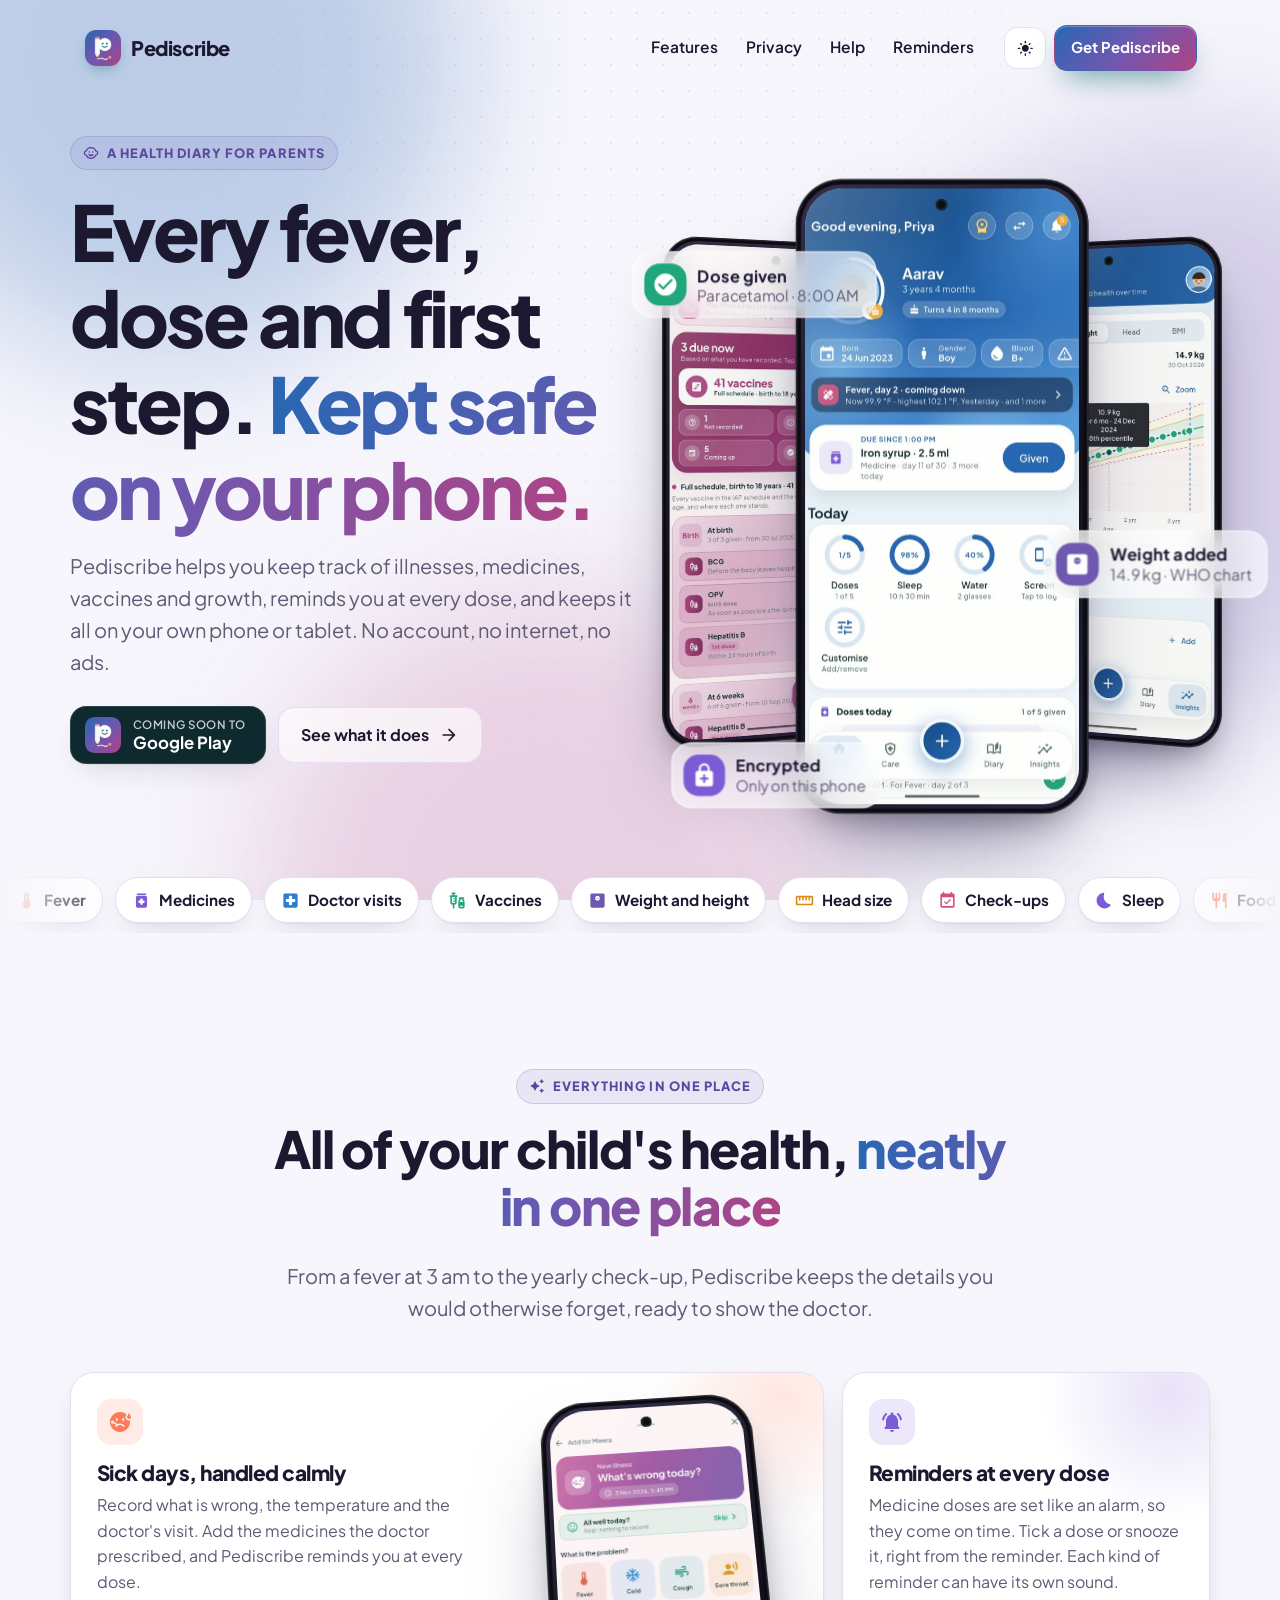
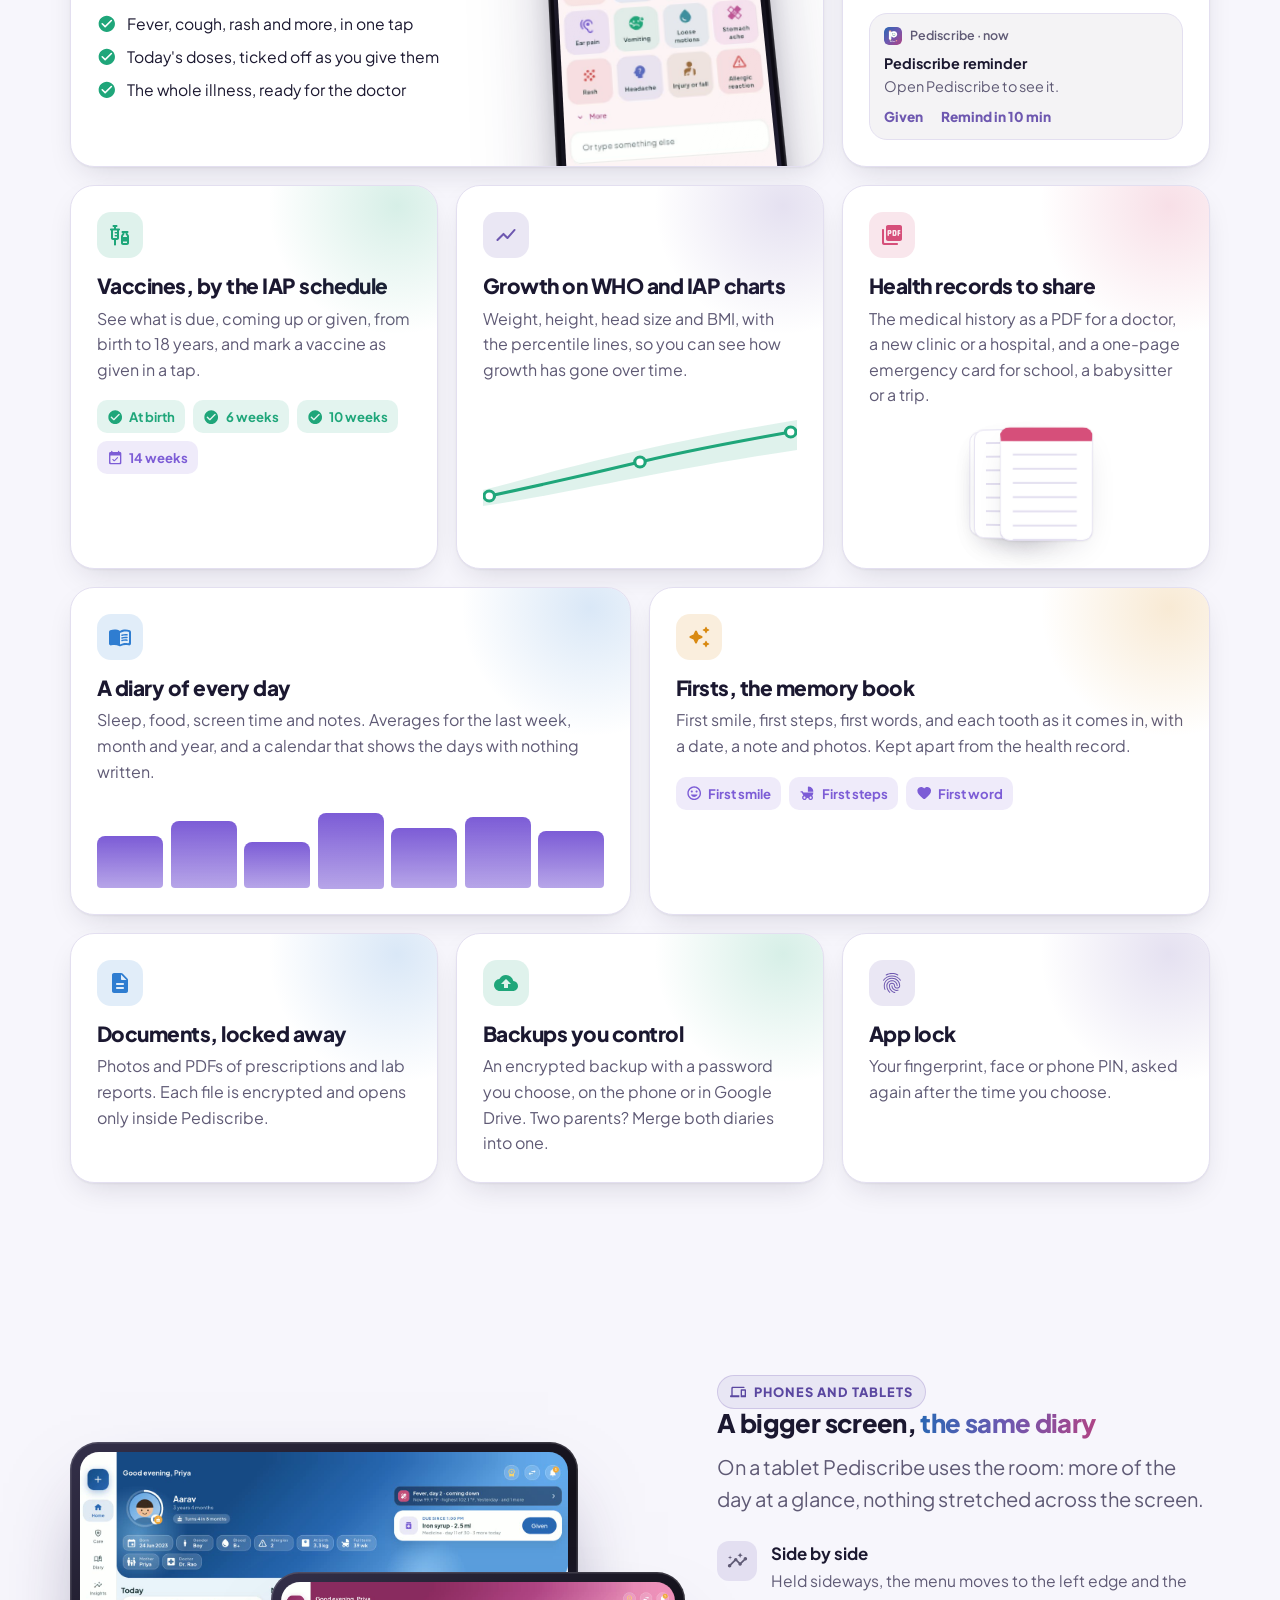
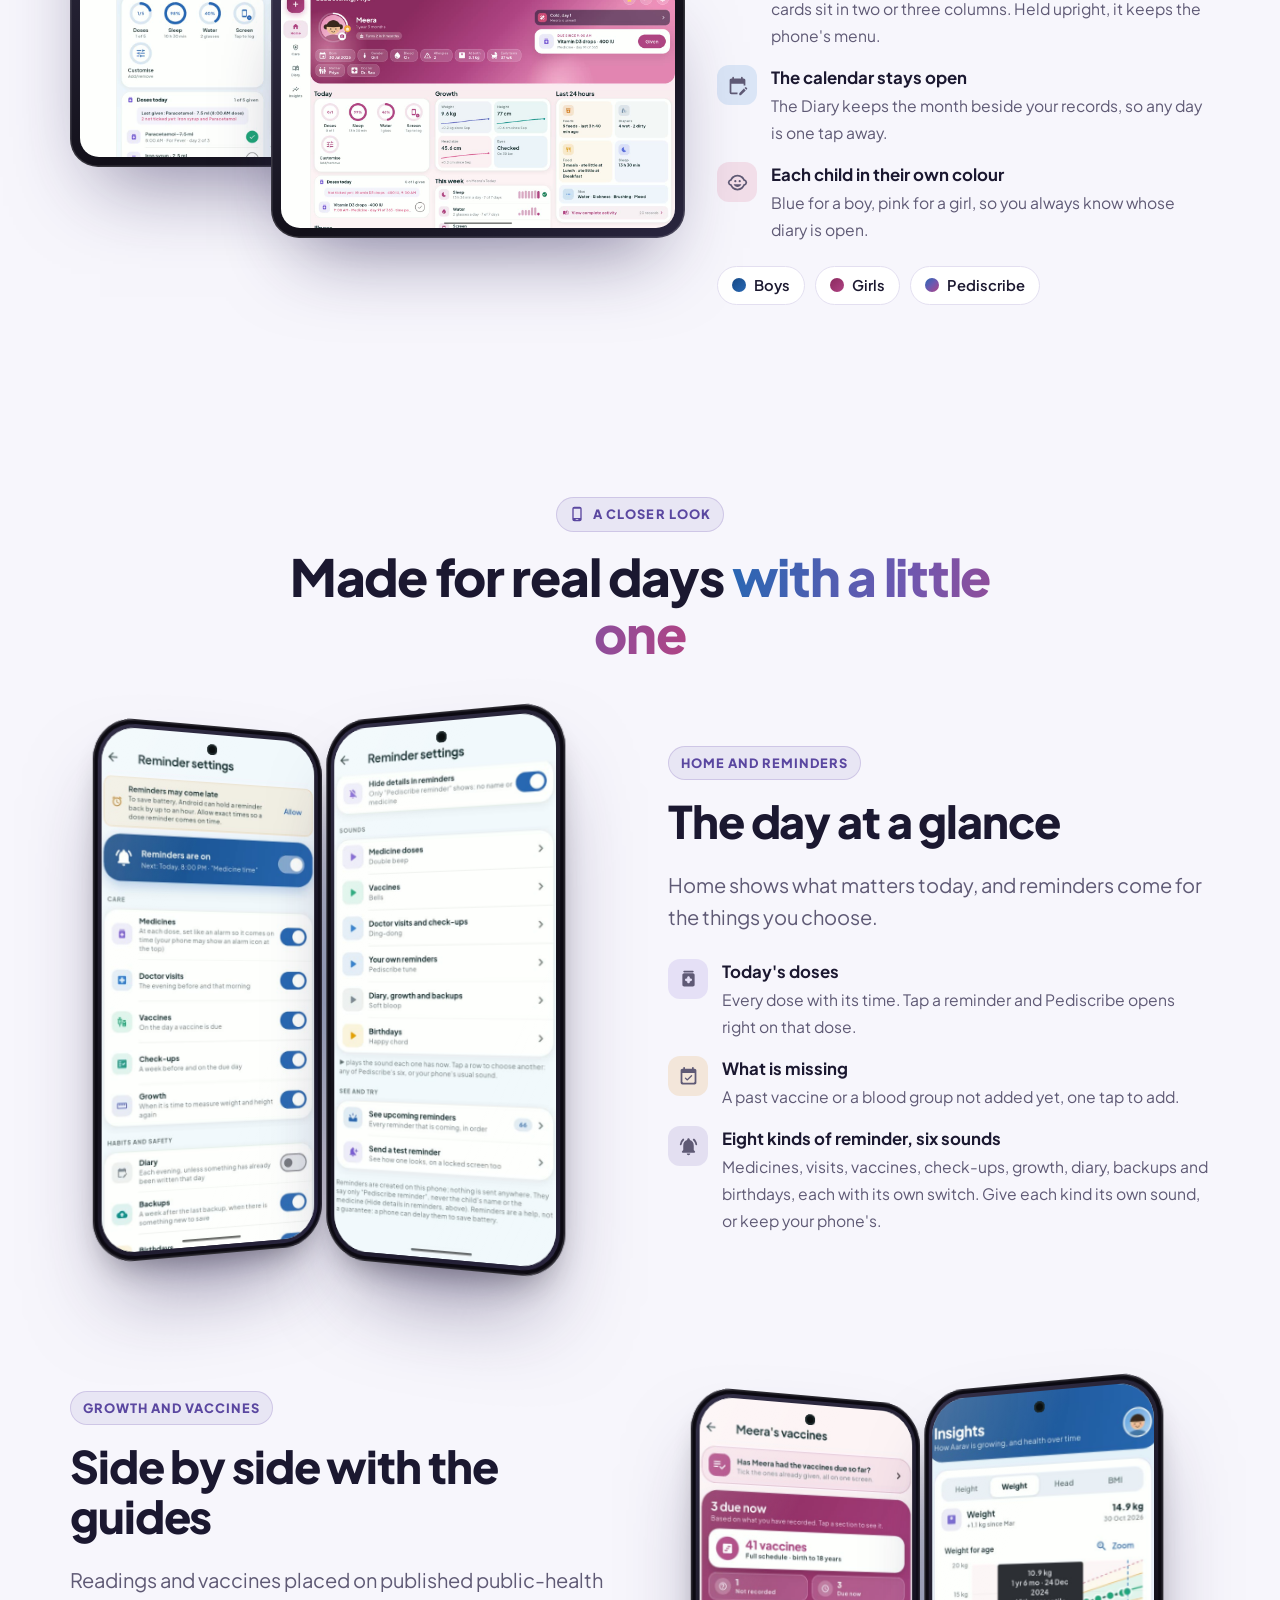
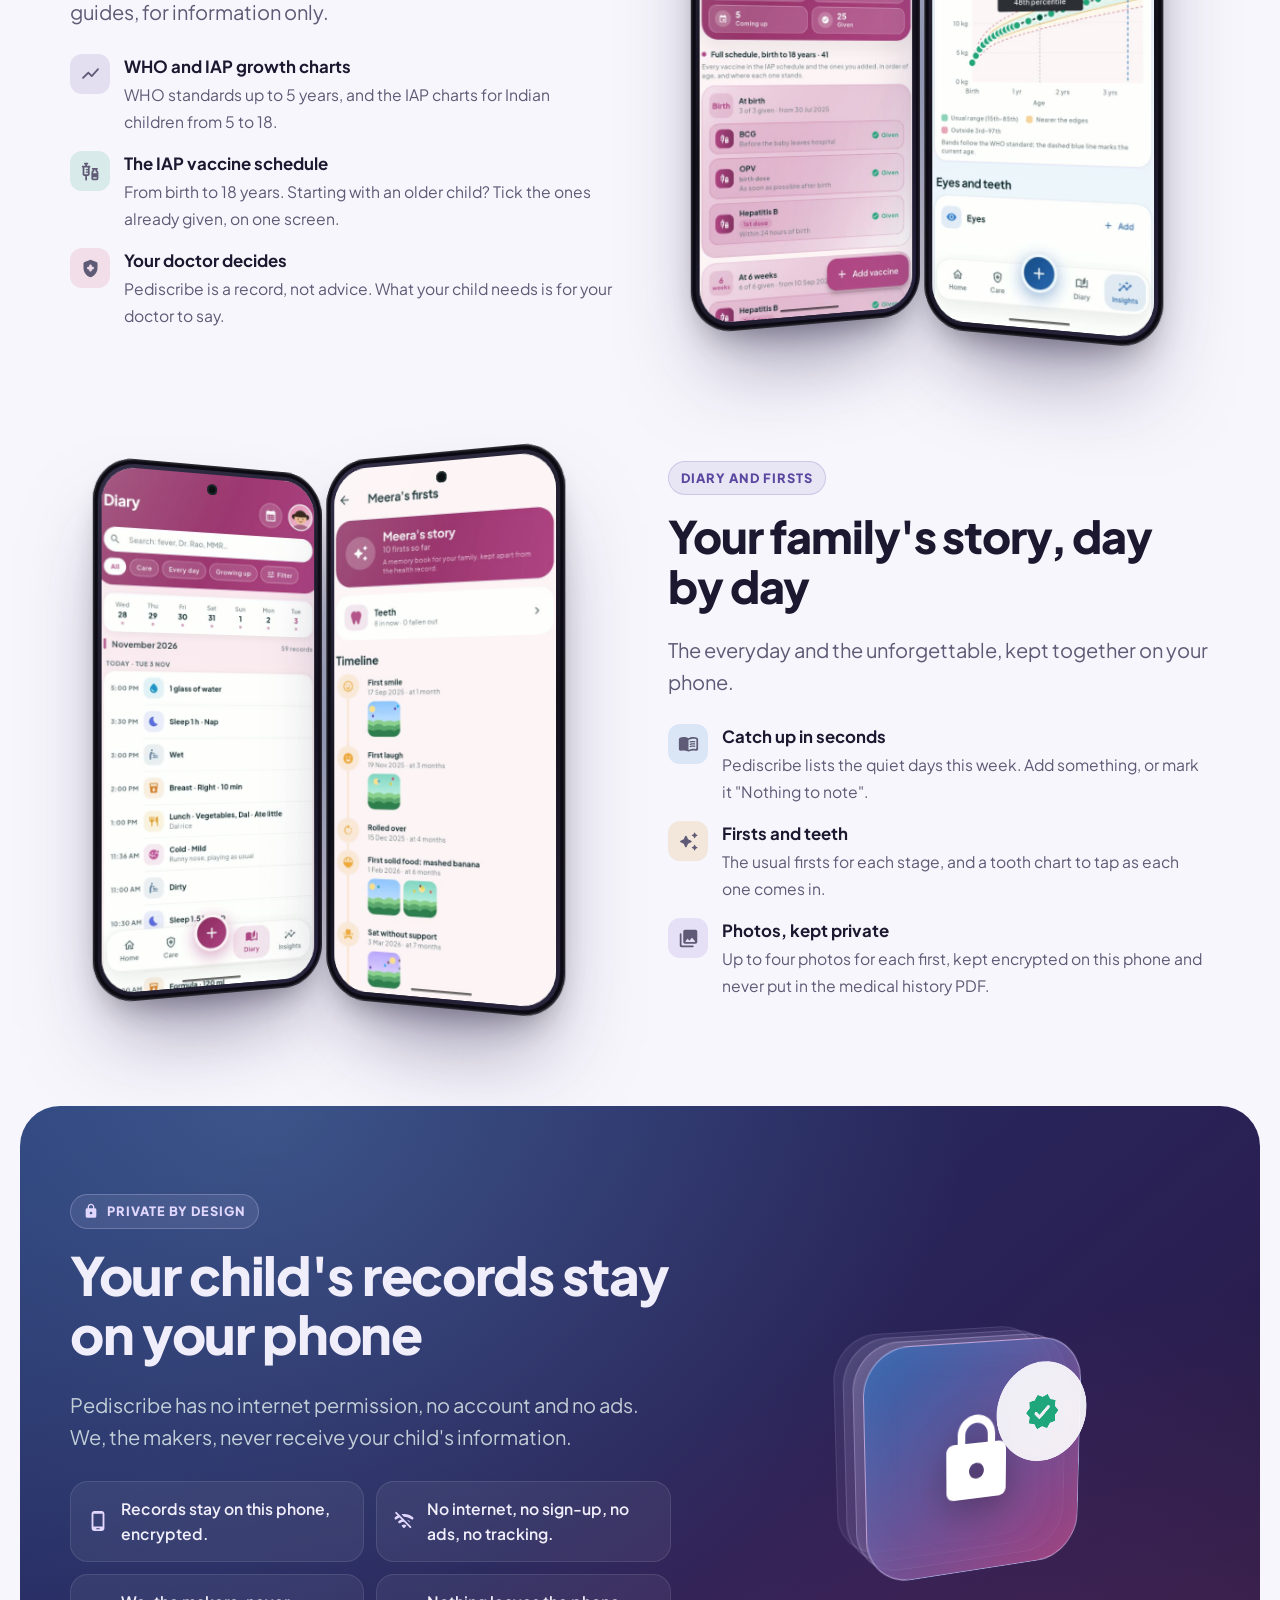
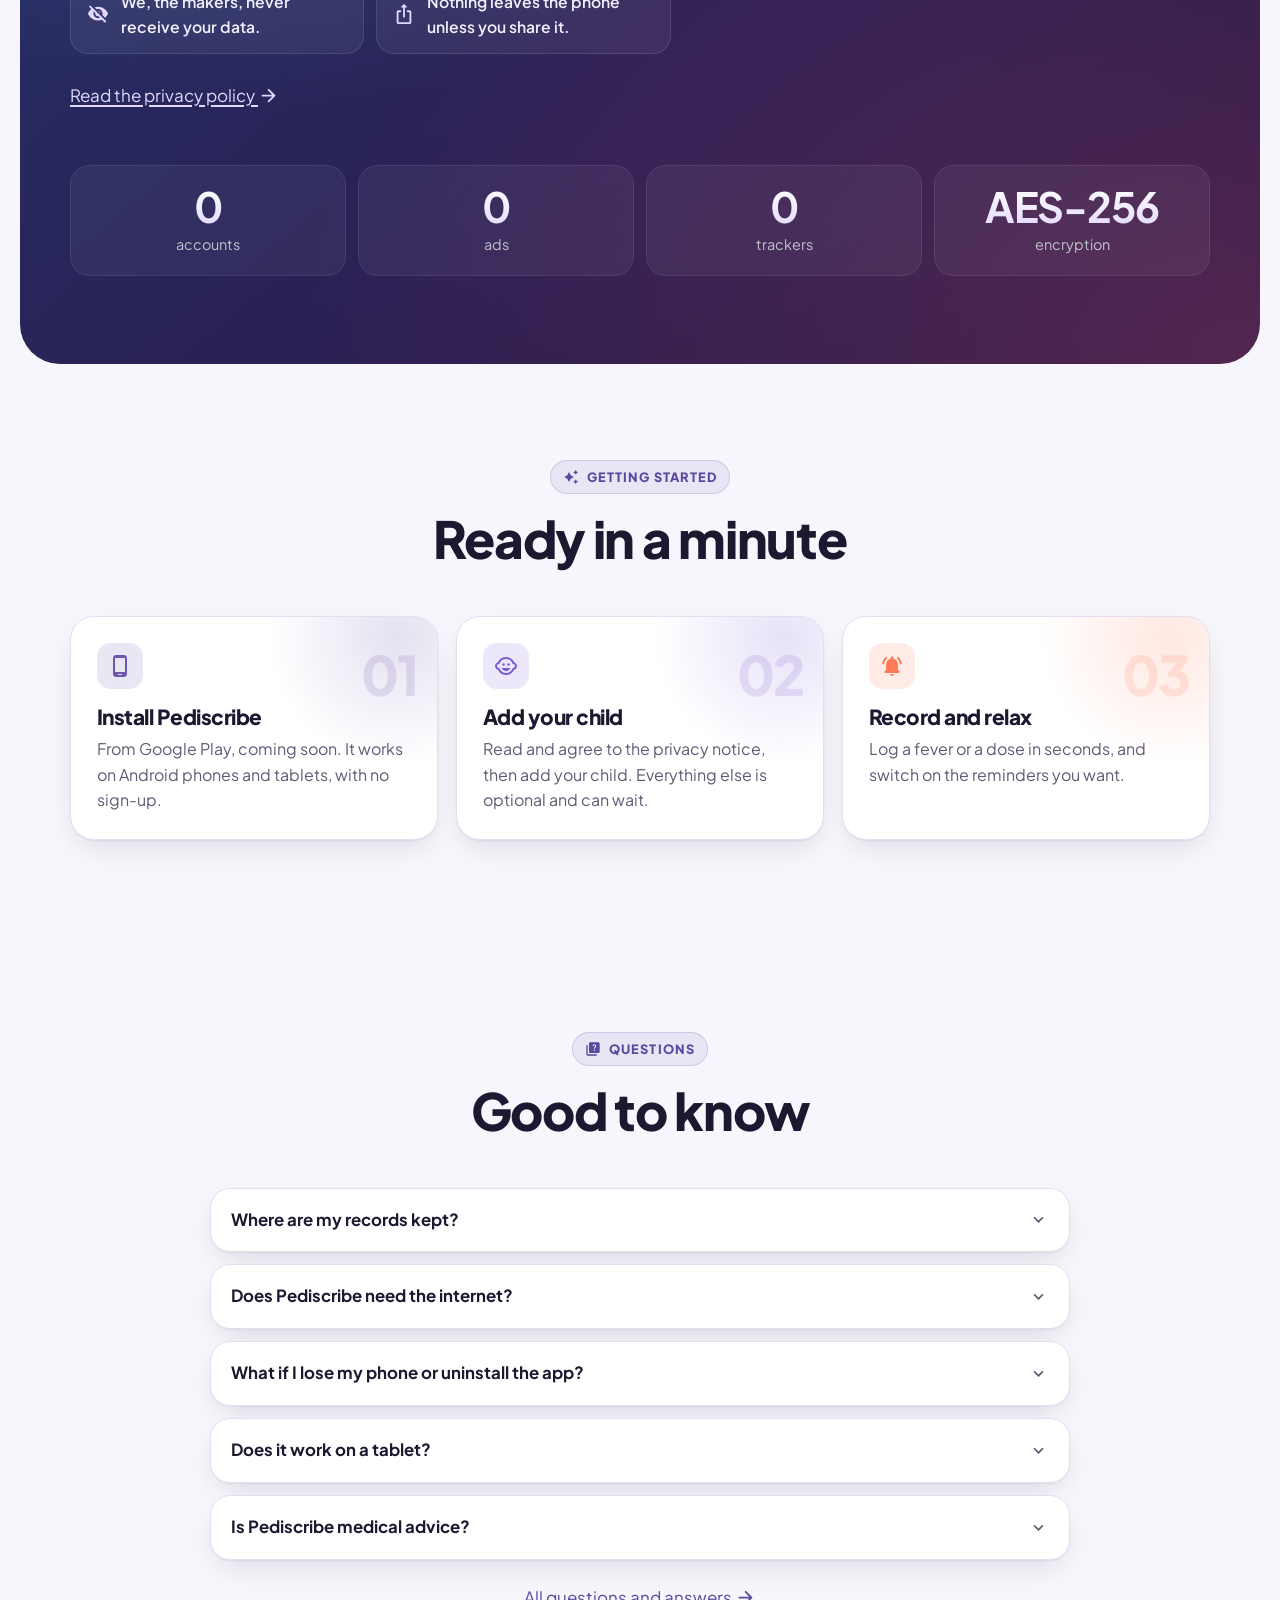
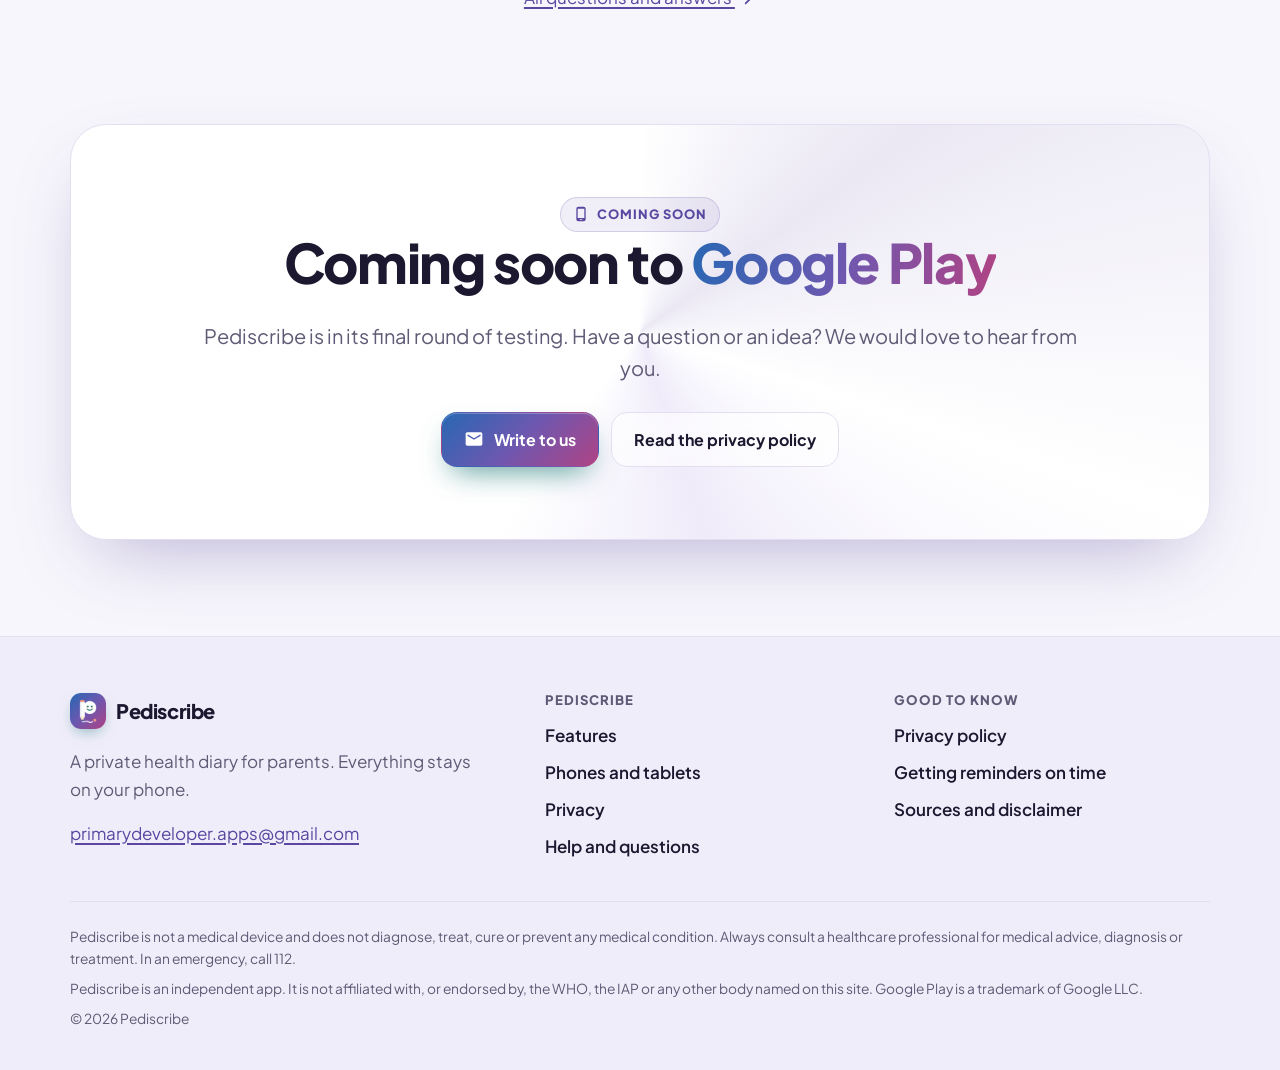
==== index.html @ 34a1ed48 "Fresh picture links, so browsers show the new logo and screenshots at once Co-Authored-By: Claude Op" ====
<!doctype html>
<html lang="en" class="no-js">
<head>
  <meta charset="utf-8">
  <meta name="viewport" content="width=device-width, initial-scale=1">
  <meta name="build" content="2026-11-03 PediscribeWebsite">
  <title>Pediscribe · A private health diary for parents</title>
  <meta name="description" content="Pediscribe helps parents keep track of illnesses, medicines, vaccines and growth, with reminders at every dose. Everything stays on your phone: no account, no internet, no ads.">
  <meta name="theme-color" content="#6e58b0">
  <meta property="og:title" content="Pediscribe · A private health diary for parents">
  <meta property="og:description" content="Illnesses, medicines, vaccines and growth, kept on your own phone. No account, no internet, no ads.">
  <meta property="og:type" content="website">
  <link rel="icon" href="/assets/img/logo-32.png?v=3" sizes="32x32">
  <link rel="apple-touch-icon" href="/assets/img/logo-180.png?v=3">
  <link rel="preload" href="/assets/fonts/plus-jakarta-sans.woff2" as="font" type="font/woff2" crossorigin>
  <link rel="stylesheet" href="/assets/css/site.css?v=3">
  <script src="/assets/js/theme.js"></script>
  <script src="/assets/js/site.js?v=3" defer></script>
</head>
<body>
  <a class="skip" href="#main">Skip to content</a>
  <div class="ambient" aria-hidden="true"><i></i><i></i><i></i></div>

  <header class="nav">
    <div class="wrap">
      <div class="nav-inner">
        <a class="brand" href="/" aria-label="Pediscribe home"><img src="/assets/img/logo-192.png?v=3" alt="" width="36" height="36">Pediscribe</a>
        <nav class="nav-links" aria-label="Main">
          <a href="/#features">Features</a>
          <a href="/#privacy">Privacy</a>
          <a href="/help">Help</a>
          <a href="/reminders">Reminders</a>
        </nav>
        <div class="nav-tools">
          <button class="icon-btn theme-toggle" type="button" aria-label="Switch between light and dark">
            <svg class="icon icon-sun" aria-hidden="true"><use href="/assets/icons.svg#light_mode"/></svg>
            <svg class="icon icon-moon" aria-hidden="true"><use href="/assets/icons.svg#dark_mode"/></svg>
          </button>
          <a class="btn btn-primary btn-sm nav-cta" href="/#start">Get Pediscribe</a>
          <button class="icon-btn menu-btn" type="button" aria-label="Menu" aria-expanded="false"><svg class="icon" aria-hidden="true"><use href="/assets/icons.svg#menu"/></svg></button>
        </div>
      </div>
    </div>
  </header>

  <main id="main">
    <!-- Hero -->
    <section class="hero">
      <div class="wrap hero-grid">
        <div>
          <span class="eyebrow reveal"><svg class="icon" aria-hidden="true"><use href="/assets/icons.svg#child_care"/></svg>A health diary for parents</span>
          <h1 class="reveal d1">Every fever, dose and first step. <span class="grad-text">Kept safe on your phone.</span></h1>
          <p class="lead reveal d2">Pediscribe helps you keep track of illnesses, medicines, vaccines and growth, reminds you at every dose, and keeps it all on your own phone or tablet. No account, no internet, no ads.</p>
          <div class="hero-actions reveal d3">
            <span class="soon" role="note"><img class="soon-logo" src="/assets/img/logo-192.png?v=3" alt="" width="36" height="36"><span><small>Coming soon to</small><b>Google Play</b></span></span>
            <a class="btn btn-ghost" href="#features">See what it does <svg class="icon" aria-hidden="true"><use href="/assets/icons.svg#arrow_forward"/></svg></a>
          </div>
          <ul class="trust reveal d3">
            <li><svg class="icon" aria-hidden="true"><use href="/assets/icons.svg#no_accounts"/></svg>No sign-up</li>
            <li><svg class="icon" aria-hidden="true"><use href="/assets/icons.svg#wifi_off"/></svg>Works fully offline</li>
            <li><svg class="icon" aria-hidden="true"><use href="/assets/icons.svg#enhanced_encryption"/></svg>Encrypted on your phone</li>
            <li><svg class="icon" aria-hidden="true"><use href="/assets/icons.svg#block"/></svg>No ads, no tracking</li>
            <li><svg class="icon" aria-hidden="true"><use href="/assets/icons.svg#devices"/></svg>Phones and tablets</li>
          </ul>
        </div>

        <div class="stage" aria-label="Pediscribe on a phone: Home, vaccines and growth">
          <div class="phones">
            <div class="phone p-left"><img src="/assets/img/vaccines.jpg?v=3" alt="Meera's vaccines: 25 given, with sections for not recorded, due now, coming up and given" width="540" height="1170"></div>
            <div class="phone p-right"><img src="/assets/img/growth.jpg?v=3" alt="Aarav's weight on the WHO chart: 14.9 kg" width="540" height="1170"></div>
            <div class="phone p-center"><img src="/assets/img/start.jpg?v=3" alt="Pediscribe Home for a sample child, Aarav, 3 years 4 months" width="540" height="1170"></div>
            <div class="floater f1"><span class="tile c-green"><svg class="icon" aria-hidden="true"><use href="/assets/icons.svg#check_circle"/></svg></span><div><b>Dose given</b><span>Paracetamol · 8:00 AM</span></div></div>
            <div class="floater f2"><span class="tile c-brand"><svg class="icon" aria-hidden="true"><use href="/assets/icons.svg#monitor_weight"/></svg></span><div><b>Weight added</b><span>14.9 kg · WHO chart</span></div></div>
            <div class="floater f3"><span class="tile c-violet"><svg class="icon" aria-hidden="true"><use href="/assets/icons.svg#enhanced_encryption"/></svg></span><div><b>Encrypted</b><span>Only on this phone</span></div></div>
          </div>
        </div>
      </div>

      <!-- What you can keep track of -->
      <div class="ribbon" aria-label="What you can keep track of">
        <div class="ribbon-track">
          <ul class="ribbon-set" role="list">
            <li class="chip c-coral"><svg class="icon" aria-hidden="true"><use href="/assets/icons.svg#thermostat"/></svg>Fever</li>
            <li class="chip c-violet"><svg class="icon" aria-hidden="true"><use href="/assets/icons.svg#medication"/></svg>Medicines</li>
            <li class="chip c-blue"><svg class="icon" aria-hidden="true"><use href="/assets/icons.svg#local_hospital"/></svg>Doctor visits</li>
            <li class="chip c-green"><svg class="icon" aria-hidden="true"><use href="/assets/icons.svg#vaccines"/></svg>Vaccines</li>
            <li class="chip c-brand"><svg class="icon" aria-hidden="true"><use href="/assets/icons.svg#monitor_weight"/></svg>Weight and height</li>
            <li class="chip c-gold"><svg class="icon" aria-hidden="true"><use href="/assets/icons.svg#straighten"/></svg>Head size</li>
            <li class="chip c-rose"><svg class="icon" aria-hidden="true"><use href="/assets/icons.svg#event_available"/></svg>Check-ups</li>
            <li class="chip c-violet"><svg class="icon" aria-hidden="true"><use href="/assets/icons.svg#bedtime"/></svg>Sleep</li>
            <li class="chip c-coral"><svg class="icon" aria-hidden="true"><use href="/assets/icons.svg#restaurant"/></svg>Food</li>
            <li class="chip c-blue"><svg class="icon" aria-hidden="true"><use href="/assets/icons.svg#devices"/></svg>Screen time</li>
            <li class="chip c-gold"><svg class="icon" aria-hidden="true"><use href="/assets/icons.svg#auto_awesome"/></svg>Firsts and teeth</li>
            <li class="chip c-brand"><svg class="icon" aria-hidden="true"><use href="/assets/icons.svg#description"/></svg>Documents</li>
            <li class="chip c-rose"><svg class="icon" aria-hidden="true"><use href="/assets/icons.svg#health_and_safety"/></svg>Allergies</li>
            <li class="chip c-green"><svg class="icon" aria-hidden="true"><use href="/assets/icons.svg#cake"/></svg>Birthdays</li>
          </ul>
          <ul class="ribbon-set" aria-hidden="true">
            <li class="chip c-coral"><svg class="icon"><use href="/assets/icons.svg#thermostat"/></svg>Fever</li>
            <li class="chip c-violet"><svg class="icon"><use href="/assets/icons.svg#medication"/></svg>Medicines</li>
            <li class="chip c-blue"><svg class="icon"><use href="/assets/icons.svg#local_hospital"/></svg>Doctor visits</li>
            <li class="chip c-green"><svg class="icon"><use href="/assets/icons.svg#vaccines"/></svg>Vaccines</li>
            <li class="chip c-brand"><svg class="icon"><use href="/assets/icons.svg#monitor_weight"/></svg>Weight and height</li>
            <li class="chip c-gold"><svg class="icon"><use href="/assets/icons.svg#straighten"/></svg>Head size</li>
            <li class="chip c-rose"><svg class="icon"><use href="/assets/icons.svg#event_available"/></svg>Check-ups</li>
            <li class="chip c-violet"><svg class="icon"><use href="/assets/icons.svg#bedtime"/></svg>Sleep</li>
            <li class="chip c-coral"><svg class="icon"><use href="/assets/icons.svg#restaurant"/></svg>Food</li>
            <li class="chip c-blue"><svg class="icon"><use href="/assets/icons.svg#devices"/></svg>Screen time</li>
            <li class="chip c-gold"><svg class="icon"><use href="/assets/icons.svg#auto_awesome"/></svg>Firsts and teeth</li>
            <li class="chip c-brand"><svg class="icon"><use href="/assets/icons.svg#description"/></svg>Documents</li>
            <li class="chip c-rose"><svg class="icon"><use href="/assets/icons.svg#health_and_safety"/></svg>Allergies</li>
            <li class="chip c-green"><svg class="icon"><use href="/assets/icons.svg#cake"/></svg>Birthdays</li>
          </ul>
        </div>
      </div>
    </section>

    <!-- Features -->
    <section class="section" id="features">
      <div class="wrap">
        <div class="section-head reveal">
          <span class="eyebrow"><svg class="icon" aria-hidden="true"><use href="/assets/icons.svg#auto_awesome"/></svg>Everything in one place</span>
          <h2>All of your child's health, <span class="grad-text">neatly in one place</span></h2>
          <p class="lead">From a fever at 3 am to the yearly check-up, Pediscribe keeps the details you would otherwise forget, ready to show the doctor.</p>
        </div>

        <div class="bento">
          <article class="card span-4 card-split c-coral reveal" data-tilt>
            <div class="text">
              <span class="tile"><svg class="icon" aria-hidden="true"><use href="/assets/icons.svg#sick"/></svg></span>
              <h3>Sick days, handled calmly</h3>
              <p>Record what is wrong, the temperature and the doctor's visit. Add the medicines the doctor prescribed, and Pediscribe reminds you at every dose.</p>
              <ul class="ticks">
                <li><svg class="icon" aria-hidden="true"><use href="/assets/icons.svg#check_circle"/></svg>Fever, cough, rash and more, in one tap</li>
                <li><svg class="icon" aria-hidden="true"><use href="/assets/icons.svg#check_circle"/></svg>Today's doses, ticked off as you give them</li>
                <li><svg class="icon" aria-hidden="true"><use href="/assets/icons.svg#check_circle"/></svg>The whole illness, ready for the doctor</li>
              </ul>
            </div>
            <div class="peek"><div class="phone"><img src="/assets/img/unwell.jpg?v=3" alt="Recording a new illness: fever, cold, cough and more" width="540" height="1170" loading="lazy"></div></div>
          </article>

          <article class="card span-2 c-violet reveal d1" data-tilt>
            <span class="tile"><svg class="icon" aria-hidden="true"><use href="/assets/icons.svg#notifications_active"/></svg></span>
            <h3>Reminders at every dose</h3>
            <p>Medicine doses are set like an alarm, so they come on time. Tick a dose or snooze it, right from the reminder. Each kind of reminder can have its own sound.</p>
            <div class="notif" aria-label="A Pediscribe reminder as the phone shows it">
              <div class="notif-top"><img src="/assets/img/logo-32.png?v=3" alt="" width="18" height="18">Pediscribe · now</div>
              <b>Pediscribe reminder</b>
              <span class="muted">Open Pediscribe to see it.</span>
              <div class="acts"><span>Given</span><span>Remind in 10 min</span></div>
            </div>
          </article>

          <article class="card span-2 c-green reveal" data-tilt>
            <span class="tile"><svg class="icon" aria-hidden="true"><use href="/assets/icons.svg#vaccines"/></svg></span>
            <h3>Vaccines, by the IAP schedule</h3>
            <p>See what is due, coming up or given, from birth to 18 years, and mark a vaccine as given in a tap.</p>
            <div class="doses" aria-hidden="true">
              <span><svg class="icon"><use href="/assets/icons.svg#check_circle"/></svg>At birth</span>
              <span><svg class="icon"><use href="/assets/icons.svg#check_circle"/></svg>6 weeks</span>
              <span><svg class="icon"><use href="/assets/icons.svg#check_circle"/></svg>10 weeks</span>
              <span class="next"><svg class="icon"><use href="/assets/icons.svg#event_available"/></svg>14 weeks</span>
            </div>
          </article>

          <article class="card span-2 c-brand reveal d1" data-tilt>
            <span class="tile"><svg class="icon" aria-hidden="true"><use href="/assets/icons.svg#show_chart"/></svg></span>
            <h3>Growth on WHO and IAP charts</h3>
            <p>Weight, height, head size and BMI, with the percentile lines, so you can see how growth has gone over time.</p>
            <svg class="mini-chart" viewBox="0 0 300 110" preserveAspectRatio="none" aria-hidden="true">
              <path class="band" d="M0 92 C 80 70, 160 46, 300 22 L 300 52 C 160 74, 80 96, 0 108 Z"/>
              <path class="line" d="M6 98 C 60 86, 110 74, 150 64 S 240 44, 294 34"/>
              <circle class="dot" cx="6" cy="98" r="5"/><circle class="dot" cx="150" cy="64" r="5"/><circle class="dot" cx="294" cy="34" r="5"/>
            </svg>
          </article>

          <article class="card span-2 c-rose reveal d2" data-tilt>
            <span class="tile"><svg class="icon" aria-hidden="true"><use href="/assets/icons.svg#picture_as_pdf"/></svg></span>
            <h3>Health records to share</h3>
            <p>The medical history as a PDF for a doctor, a new clinic or a hospital, and a one-page emergency card for school, a babysitter or a trip.</p>
            <div class="stack3d" aria-hidden="true"><i></i><i></i><i></i></div>
          </article>

          <article class="card span-3 c-blue reveal" data-tilt>
            <span class="tile"><svg class="icon" aria-hidden="true"><use href="/assets/icons.svg#menu_book"/></svg></span>
            <h3>A diary of every day</h3>
            <p>Sleep, food, screen time and notes. Averages for the last week, month and year, and a calendar that shows the days with nothing written.</p>
            <div class="mini-bars" aria-hidden="true"><i></i><i></i><i></i><i></i><i></i><i></i><i></i></div>
          </article>

          <article class="card span-3 c-gold reveal d1" data-tilt>
            <span class="tile"><svg class="icon" aria-hidden="true"><use href="/assets/icons.svg#auto_awesome"/></svg></span>
            <h3>Firsts, the memory book</h3>
            <p>First smile, first steps, first words, and each tooth as it comes in, with a date, a note and photos. Kept apart from the health record.</p>
            <div class="doses" aria-hidden="true">
              <span class="next"><svg class="icon"><use href="/assets/icons.svg#mood"/></svg>First smile</span>
              <span class="next"><svg class="icon"><use href="/assets/icons.svg#child_friendly"/></svg>First steps</span>
              <span class="next"><svg class="icon"><use href="/assets/icons.svg#favorite"/></svg>First word</span>
            </div>
          </article>

          <article class="card span-2 c-blue reveal" data-tilt>
            <span class="tile"><svg class="icon" aria-hidden="true"><use href="/assets/icons.svg#description"/></svg></span>
            <h3>Documents, locked away</h3>
            <p>Photos and PDFs of prescriptions and lab reports. Each file is encrypted and opens only inside Pediscribe.</p>
          </article>

          <article class="card span-2 c-green reveal d1" data-tilt>
            <span class="tile"><svg class="icon" aria-hidden="true"><use href="/assets/icons.svg#cloud_upload"/></svg></span>
            <h3>Backups you control</h3>
            <p>An encrypted backup with a password you choose, on the phone or in Google Drive. Two parents? Merge both diaries into one.</p>
          </article>

          <article class="card span-2 c-brand reveal d2" data-tilt>
            <span class="tile"><svg class="icon" aria-hidden="true"><use href="/assets/icons.svg#fingerprint"/></svg></span>
            <h3>App lock</h3>
            <p>Your fingerprint, face or phone PIN, asked again after the time you choose.</p>
          </article>
        </div>
      </div>
    </section>

    <!-- Phones and tablets -->
    <section class="section" id="tablets">
      <div class="wrap tablets">
        <div class="tablet-stage reveal" aria-label="Pediscribe on a tablet: Aarav's Home in blue, Meera's in pink">
          <div class="tablet a"><img src="/assets/img/tablet-aarav.jpg?v=3" alt="Aarav's Home on a tablet held sideways: the menu down the left edge, the day in three columns, in blue" width="1280" height="800" loading="lazy"></div>
          <div class="tablet b"><img src="/assets/img/tablet-meera.jpg?v=3" alt="Meera's Home on a tablet, in pink" width="1280" height="800" loading="lazy"></div>
        </div>
        <div class="reveal">
          <span class="eyebrow"><svg class="icon" aria-hidden="true"><use href="/assets/icons.svg#devices"/></svg>Phones and tablets</span>
          <h2>A bigger screen, <span class="grad-text">the same diary</span></h2>
          <p class="lead">On a tablet Pediscribe uses the room: more of the day at a glance, nothing stretched across the screen.</p>
          <ul class="points">
            <li><span class="tile c-brand"><svg class="icon" aria-hidden="true"><use href="/assets/icons.svg#insights"/></svg></span><div><b>Side by side</b><span>Held sideways, the menu moves to the left edge and the cards sit in two or three columns. Held upright, it keeps the phone's menu.</span></div></li>
            <li><span class="tile c-blue"><svg class="icon" aria-hidden="true"><use href="/assets/icons.svg#edit_calendar"/></svg></span><div><b>The calendar stays open</b><span>The Diary keeps the month beside your records, so any day is one tap away.</span></div></li>
            <li><span class="tile c-rose"><svg class="icon" aria-hidden="true"><use href="/assets/icons.svg#child_care"/></svg></span><div><b>Each child in their own colour</b><span>Blue for a boy, pink for a girl, so you always know whose diary is open.</span></div></li>
          </ul>
          <div class="chips" aria-label="The colours"><span class="swatch"><i style="background: linear-gradient(135deg, #174a86, #2867b3)"></i>Boys</span><span class="swatch"><i style="background: linear-gradient(135deg, #8a2a5e, #b04384)"></i>Girls</span><span class="swatch"><i style="background: linear-gradient(135deg, #2867b3, #6e58b0, #b04384)"></i>Pediscribe</span></div>
        </div>
      </div>
    </section>

    <!-- A closer look -->
    <section class="section" id="tour">
      <div class="wrap">
        <div class="section-head reveal">
          <span class="eyebrow"><svg class="icon" aria-hidden="true"><use href="/assets/icons.svg#phone_android"/></svg>A closer look</span>
          <h2>Made for real days <span class="grad-text">with a little one</span></h2>
        </div>

        <div class="spot">
          <div class="spot-media" aria-hidden="true">
            <div class="glow"></div>
            <div class="phone a"><img src="/assets/img/reminders.jpg?v=3" alt="" width="540" height="1170" loading="lazy"></div>
            <div class="phone b"><img src="/assets/img/sounds.jpg?v=3" alt="" width="540" height="1170" loading="lazy"></div>
          </div>
          <div class="reveal">
            <span class="eyebrow">Home and reminders</span>
            <h2>The day at a glance</h2>
            <p class="lead">Home shows what matters today, and reminders come for the things you choose.</p>
            <ul class="points">
              <li><span class="tile c-violet"><svg class="icon" aria-hidden="true"><use href="/assets/icons.svg#medication"/></svg></span><div><b>Today's doses</b><span>Every dose with its time. Tap a reminder and Pediscribe opens right on that dose.</span></div></li>
              <li><span class="tile c-gold"><svg class="icon" aria-hidden="true"><use href="/assets/icons.svg#event_available"/></svg></span><div><b>What is missing</b><span>A past vaccine or a blood group not added yet, one tap to add.</span></div></li>
              <li><span class="tile c-brand"><svg class="icon" aria-hidden="true"><use href="/assets/icons.svg#notifications_active"/></svg></span><div><b>Eight kinds of reminder, six sounds</b><span>Medicines, visits, vaccines, check-ups, growth, diary, backups and birthdays, each with its own switch. Give each kind its own sound, or keep your phone's.</span></div></li>
            </ul>
          </div>
        </div>

        <div class="spot flip">
          <div class="spot-media" aria-hidden="true">
            <div class="glow"></div>
            <div class="phone a"><img src="/assets/img/vaccines.jpg?v=3" alt="" width="540" height="1170" loading="lazy"></div>
            <div class="phone b"><img src="/assets/img/growth.jpg?v=3" alt="" width="540" height="1170" loading="lazy"></div>
          </div>
          <div class="reveal">
            <span class="eyebrow">Growth and vaccines</span>
            <h2>Side by side with the guides</h2>
            <p class="lead">Readings and vaccines placed on published public-health guides, for information only.</p>
            <ul class="points">
              <li><span class="tile c-brand"><svg class="icon" aria-hidden="true"><use href="/assets/icons.svg#show_chart"/></svg></span><div><b>WHO and IAP growth charts</b><span>WHO standards up to 5 years, and the IAP charts for Indian children from 5 to 18.</span></div></li>
              <li><span class="tile c-green"><svg class="icon" aria-hidden="true"><use href="/assets/icons.svg#vaccines"/></svg></span><div><b>The IAP vaccine schedule</b><span>From birth to 18 years. Starting with an older child? Tick the ones already given, on one screen.</span></div></li>
              <li><span class="tile c-rose"><svg class="icon" aria-hidden="true"><use href="/assets/icons.svg#health_and_safety"/></svg></span><div><b>Your doctor decides</b><span>Pediscribe is a record, not advice. What your child needs is for your doctor to say.</span></div></li>
            </ul>
          </div>
        </div>

        <div class="spot">
          <div class="spot-media" aria-hidden="true">
            <div class="glow"></div>
            <div class="phone a"><img src="/assets/img/diary.jpg?v=3" alt="" width="540" height="1170" loading="lazy"></div>
            <div class="phone b"><img src="/assets/img/firsts.jpg?v=3" alt="" width="540" height="1170" loading="lazy"></div>
          </div>
          <div class="reveal">
            <span class="eyebrow">Diary and firsts</span>
            <h2>Your family's story, day by day</h2>
            <p class="lead">The everyday and the unforgettable, kept together on your phone.</p>
            <ul class="points">
              <li><span class="tile c-blue"><svg class="icon" aria-hidden="true"><use href="/assets/icons.svg#menu_book"/></svg></span><div><b>Catch up in seconds</b><span>Pediscribe lists the quiet days this week. Add something, or mark it "Nothing to note".</span></div></li>
              <li><span class="tile c-gold"><svg class="icon" aria-hidden="true"><use href="/assets/icons.svg#auto_awesome"/></svg></span><div><b>Firsts and teeth</b><span>The usual firsts for each stage, and a tooth chart to tap as each one comes in.</span></div></li>
              <li><span class="tile c-violet"><svg class="icon" aria-hidden="true"><use href="/assets/icons.svg#photo_library"/></svg></span><div><b>Photos, kept private</b><span>Up to four photos for each first, kept encrypted on this phone and never put in the medical history PDF.</span></div></li>
            </ul>
          </div>
        </div>
      </div>
    </section>

    <!-- Privacy -->
    <section class="band" id="privacy">
      <div class="wrap">
        <div class="band-grid">
          <div class="reveal">
            <span class="eyebrow"><svg class="icon" aria-hidden="true"><use href="/assets/icons.svg#lock"/></svg>Private by design</span>
            <h2>Your child's records stay on your phone</h2>
            <p class="lead">Pediscribe has no internet permission, no account and no ads. We, the makers, never receive your child's information.</p>
            <ul class="shorts">
              <li><svg class="icon" aria-hidden="true"><use href="/assets/icons.svg#phone_android"/></svg>Records stay on this phone, encrypted.</li>
              <li><svg class="icon" aria-hidden="true"><use href="/assets/icons.svg#wifi_off"/></svg>No internet, no sign-up, no ads, no tracking.</li>
              <li><svg class="icon" aria-hidden="true"><use href="/assets/icons.svg#visibility_off"/></svg>We, the makers, never receive your data.</li>
              <li><svg class="icon" aria-hidden="true"><use href="/assets/icons.svg#ios_share"/></svg>Nothing leaves the phone unless you share it.</li>
            </ul>
            <a href="/privacy">Read the privacy policy <svg class="icon" aria-hidden="true"><use href="/assets/icons.svg#arrow_forward"/></svg></a>
          </div>
          <div class="vault" aria-hidden="true">
            <div class="vault-body">
              <i></i><i></i><i></i>
              <i><svg class="icon"><use href="/assets/icons.svg#lock"/></svg></i>
              <i><svg class="icon"><use href="/assets/icons.svg#verified"/></svg></i>
            </div>
          </div>
        </div>
        <div class="zeros reveal">
          <div><b>0</b><span>accounts</span></div>
          <div><b>0</b><span>ads</span></div>
          <div><b>0</b><span>trackers</span></div>
          <div><b>AES-256</b><span>encryption</span></div>
        </div>
      </div>
    </section>

    <!-- Getting started -->
    <section class="section" id="start">
      <div class="wrap">
        <div class="section-head reveal">
          <span class="eyebrow"><svg class="icon" aria-hidden="true"><use href="/assets/icons.svg#auto_awesome"/></svg>Getting started</span>
          <h2>Ready in a minute</h2>
        </div>
        <div class="steps">
          <article class="card step c-brand reveal" data-tilt>
            <span class="tile"><svg class="icon" aria-hidden="true"><use href="/assets/icons.svg#phone_android"/></svg></span>
            <h3>Install Pediscribe</h3>
            <p>From Google Play, coming soon. It works on Android phones and tablets, with no sign-up.</p>
          </article>
          <article class="card step c-violet reveal d1" data-tilt>
            <span class="tile"><svg class="icon" aria-hidden="true"><use href="/assets/icons.svg#child_care"/></svg></span>
            <h3>Add your child</h3>
            <p>Read and agree to the privacy notice, then add your child. Everything else is optional and can wait.</p>
          </article>
          <article class="card step c-coral reveal d2" data-tilt>
            <span class="tile"><svg class="icon" aria-hidden="true"><use href="/assets/icons.svg#notifications_active"/></svg></span>
            <h3>Record and relax</h3>
            <p>Log a fever or a dose in seconds, and switch on the reminders you want.</p>
          </article>
        </div>
      </div>
    </section>

    <!-- A few questions -->
    <section class="section" id="faq">
      <div class="wrap">
        <div class="section-head reveal">
          <span class="eyebrow"><svg class="icon" aria-hidden="true"><use href="/assets/icons.svg#quiz"/></svg>Questions</span>
          <h2>Good to know</h2>
        </div>
        <div class="faq">
          <details class="reveal">
            <summary>Where are my records kept?<svg class="icon" aria-hidden="true"><use href="/assets/icons.svg#expand_more"/></svg></summary>
            <div class="answer"><p>Only on this phone, encrypted. Pediscribe has no account, no access to the internet and no ads, so we never see your records.</p></div>
          </details>
          <details class="reveal">
            <summary>Does Pediscribe need the internet?<svg class="icon" aria-hidden="true"><use href="/assets/icons.svg#expand_more"/></svg></summary>
            <div class="answer"><p>No, it works fully offline. Only what you choose to do, like saving a backup to Google Drive or sending us an email, goes through other apps on your phone.</p></div>
          </details>
          <details class="reveal">
            <summary>What if I lose my phone or uninstall the app?<svg class="icon" aria-hidden="true"><use href="/assets/icons.svg#expand_more"/></svg></summary>
            <div class="answer"><p>Without a backup, the records cannot be recovered by anyone. Make a backup regularly in Profile → Backup and restore, and keep a copy off the phone, for example in Google Drive.</p></div>
          </details>
          <details class="reveal">
            <summary>Does it work on a tablet?<svg class="icon" aria-hidden="true"><use href="/assets/icons.svg#expand_more"/></svg></summary>
            <div class="answer"><p>Yes. On an Android tablet held sideways, the menu moves to the side and the cards sit side by side; held upright, it keeps the phone's menu. Your records stay on the device you use.</p></div>
          </details>
          <details class="reveal">
            <summary>Is Pediscribe medical advice?<svg class="icon" aria-hidden="true"><use href="/assets/icons.svg#expand_more"/></svg></summary>
            <div class="answer"><p>No. Pediscribe is for your own records and reference. For any concern about your child, talk to your doctor. In an emergency, call 112.</p></div>
          </details>
          <p class="reveal more-link"><a href="/help">All questions and answers <svg class="icon" aria-hidden="true"><use href="/assets/icons.svg#arrow_forward"/></svg></a></p>
        </div>
      </div>
    </section>

    <!-- Last word -->
    <section class="wrap">
      <div class="cta reveal">
        <span class="eyebrow"><svg class="icon" aria-hidden="true"><use href="/assets/icons.svg#phone_android"/></svg>Coming soon</span>
        <h2>Coming soon to <span class="grad-text">Google Play</span></h2>
        <p class="lead">Pediscribe is in its final round of testing. Have a question or an idea? We would love to hear from you.</p>
        <div class="hero-actions center">
          <a class="btn btn-primary" href="mailto:primarydeveloper.apps@gmail.com?subject=Question%20about%20Pediscribe"><svg class="icon" aria-hidden="true"><use href="/assets/icons.svg#mail"/></svg>Write to us</a>
          <a class="btn btn-ghost" href="/privacy">Read the privacy policy</a>
        </div>
      </div>
    </section>
  </main>

  <footer class="footer">
    <div class="wrap">
      <div class="footer-grid">
        <div>
          <a class="brand" href="/"><img src="/assets/img/logo-192.png?v=3" alt="" width="36" height="36">Pediscribe</a>
          <p class="muted tagline">A private health diary for parents. Everything stays on your phone.</p>
          <a href="mailto:primarydeveloper.apps@gmail.com">primarydeveloper.apps@gmail.com</a>
        </div>
        <div>
          <h4>Pediscribe</h4>
          <ul>
            <li><a href="/#features">Features</a></li>
            <li><a href="/#tablets">Phones and tablets</a></li>
            <li><a href="/#privacy">Privacy</a></li>
            <li><a href="/help">Help and questions</a></li>
          </ul>
        </div>
        <div>
          <h4>Good to know</h4>
          <ul>
            <li><a href="/privacy">Privacy policy</a></li>
            <li><a href="/reminders">Getting reminders on time</a></li>
            <li><a href="/sources">Sources and disclaimer</a></li>
          </ul>
        </div>
      </div>
      <div class="fine">
        <p>Pediscribe is not a medical device and does not diagnose, treat, cure or prevent any medical condition. Always consult a healthcare professional for medical advice, diagnosis or treatment. In an emergency, call 112.</p>
        <p>Pediscribe is an independent app. It is not affiliated with, or endorsed by, the WHO, the IAP or any other body named on this site. Google Play is a trademark of Google LLC.</p>
        <p>© 2026 Pediscribe</p>
      </div>
    </div>
  </footer>
</body>
</html>
---- assets/css/site.css ----
/* Pediscribe website. One stylesheet for every page. No external requests: the font, icons and pictures are all here. */

@font-face {
  font-family: "Jakarta";
  src: url("/assets/fonts/plus-jakarta-sans.woff2") format("woff2");
  font-weight: 200 800;
  font-display: swap;
}

/* ---------- Colour tokens: the app's own palette, the boys' blue to the girls' pink through violet ---------- */
:root {
  --primary: #6e58b0;
  --primary-2: #2867b3;
  --primary-deep: #4b3a8f;
  --coral: #ff7a59;
  --gold: #f2a93b;
  --violet: #7c5cd6;
  --blue: #2f7dd1;
  --green: #1fa67a;
  --rose: #d64f7a;

  --bg: #f7f6fc;
  --bg-2: #ece8f8;
  --card: #ffffff;
  --glass: rgba(255, 255, 255, 0.62);
  --glass-line: rgba(255, 255, 255, 0.8);
  --line: #e3dff0;
  --ink: #1b1830;
  --ink-soft: #5f5a75;
  --shadow: 0 1px 2px rgba(27, 24, 48, 0.05), 0 12px 32px -12px rgba(27, 24, 48, 0.18);
  --shadow-lg: 0 30px 80px -30px rgba(70, 50, 140, 0.4);
  --brand: linear-gradient(135deg, #2867b3 0%, #6e58b0 50%, #b04384 100%);
  --brand-text: linear-gradient(100deg, #2867b3 0%, #6e58b0 50%, #b04384 100%);
  --blob-a: rgba(40, 103, 179, 0.28);
  --blob-b: rgba(110, 88, 176, 0.24);
  --blob-c: rgba(176, 67, 132, 0.2);
  --link: #5a47a0;
  --radius: 24px;
  --radius-sm: 16px;
  color-scheme: light;
}

@media (prefers-color-scheme: dark) {
  :root:not([data-theme="light"]) {
    --bg: #0f0d18;
    --bg-2: #16132a;
    --card: #1c1930;
    --glass: rgba(28, 25, 48, 0.6);
    --glass-line: rgba(255, 255, 255, 0.08);
    --line: #2c2843;
    --ink: #eeebf8;
    --ink-soft: #a6a1bf;
    --shadow: 0 1px 2px rgba(0, 0, 0, 0.3), 0 12px 32px -12px rgba(0, 0, 0, 0.6);
    --shadow-lg: 0 30px 80px -30px rgba(0, 0, 0, 0.8);
    --brand-text: linear-gradient(100deg, #8fd3ff 0%, #c9b8ff 50%, #ffb3d1 100%);
    --blob-a: rgba(40, 103, 179, 0.22);
    --blob-b: rgba(110, 88, 176, 0.18);
    --blob-c: rgba(176, 67, 132, 0.12);
    --link: #c9b8ff;
    color-scheme: dark;
  }
}
:root[data-theme="dark"] {
  --bg: #0f0d18;
  --bg-2: #16132a;
  --card: #1c1930;
  --glass: rgba(28, 25, 48, 0.6);
  --glass-line: rgba(255, 255, 255, 0.08);
  --line: #2c2843;
  --ink: #eeebf8;
  --ink-soft: #a6a1bf;
  --shadow: 0 1px 2px rgba(0, 0, 0, 0.3), 0 12px 32px -12px rgba(0, 0, 0, 0.6);
  --shadow-lg: 0 30px 80px -30px rgba(0, 0, 0, 0.8);
  --brand-text: linear-gradient(100deg, #8fd3ff 0%, #c9b8ff 50%, #ffb3d1 100%);
  --blob-a: rgba(40, 103, 179, 0.22);
  --blob-b: rgba(110, 88, 176, 0.18);
  --blob-c: rgba(176, 67, 132, 0.12);
  --link: #c9b8ff;
  color-scheme: dark;
}

/* ---------- Base ---------- */
*,
*::before,
*::after {
  box-sizing: border-box;
}
html {
  -webkit-text-size-adjust: 100%;
  scroll-behavior: smooth;
  scroll-padding-top: 90px;
  overflow-x: clip;
}
body {
  margin: 0;
  font-family: "Jakarta", system-ui, -apple-system, "Segoe UI", Roboto, sans-serif;
  font-size: 1.0625rem;
  line-height: 1.6;
  color: var(--ink);
  background: var(--bg);
  overflow-x: clip;
  text-rendering: optimizeLegibility;
  -webkit-font-smoothing: antialiased;
}
img {
  max-width: 100%;
  display: block;
}
a {
  color: var(--link);
  text-decoration-thickness: 1.5px;
  text-underline-offset: 3px;
}
a:hover {
  color: var(--primary-2);
}
h1,
h2,
h3,
h4 {
  line-height: 1.12;
  letter-spacing: -0.025em;
  margin: 0 0 0.5em;
  font-weight: 800;
}
p {
  margin: 0 0 1em;
}
:focus-visible {
  outline: 3px solid var(--primary-2);
  outline-offset: 3px;
  border-radius: 8px;
}
.skip {
  position: absolute;
  left: -9999px;
  top: 8px;
  z-index: 100;
  background: var(--card);
  color: var(--ink);
  padding: 10px 16px;
  border-radius: 12px;
}
.skip:focus {
  left: 16px;
}
.icon {
  width: 1.25em;
  height: 1.25em;
  fill: currentColor;
  flex: none;
  vertical-align: -0.25em;
}
.wrap {
  width: 100%;
  max-width: 1180px;
  margin: 0 auto;
  padding: 0 20px;
}
@media (max-width: 480px) {
  .wrap {
    padding: 0 16px;
  }
}
.grad-text {
  background: var(--brand-text);
  -webkit-background-clip: text;
  background-clip: text;
  color: transparent;
}
.eyebrow {
  display: inline-flex;
  align-items: center;
  gap: 8px;
  font-size: 0.8rem;
  font-weight: 800;
  letter-spacing: 0.08em;
  text-transform: uppercase;
  color: var(--link);
  background: color-mix(in srgb, var(--primary) 10%, transparent);
  border: 1px solid color-mix(in srgb, var(--primary) 22%, transparent);
  padding: 6px 12px;
  border-radius: 999px;
}
.lead {
  font-size: clamp(1.08rem, 1.6vw, 1.25rem);
  color: var(--ink-soft);
  max-width: 60ch;
}
.muted {
  color: var(--ink-soft);
}

/* ---------- Moving colour in the background ---------- */
.ambient {
  position: fixed;
  inset: 0;
  z-index: -1;
  overflow: hidden;
  pointer-events: none;
}
.ambient i {
  position: absolute;
  width: 46vmax;
  height: 46vmax;
  border-radius: 50%;
  filter: blur(70px);
  animation: drift 26s ease-in-out infinite alternate;
}
.ambient i:nth-child(1) {
  background: var(--blob-a);
  top: -18vmax;
  left: -10vmax;
}
.ambient i:nth-child(2) {
  background: var(--blob-b);
  top: 10vmax;
  right: -16vmax;
  animation-duration: 32s;
  animation-delay: -8s;
}
.ambient i:nth-child(3) {
  background: var(--blob-c);
  bottom: -22vmax;
  left: 20vmax;
  animation-duration: 38s;
  animation-delay: -16s;
}
.ambient::after {
  /* a faint dot grid, for depth */
  content: "";
  position: absolute;
  inset: 0;
  background-image: radial-gradient(color-mix(in srgb, var(--ink) 9%, transparent) 1px, transparent 1px);
  background-size: 26px 26px;
  mask-image: radial-gradient(ellipse at 50% 0%, #000 0%, transparent 70%);
  -webkit-mask-image: radial-gradient(ellipse at 50% 0%, #000 0%, transparent 70%);
}
@keyframes drift {
  to {
    transform: translate(8vmax, 6vmax) scale(1.15);
  }
}

/* ---------- Header ---------- */
.nav {
  position: sticky;
  top: 0;
  z-index: 50;
  padding: 14px 0;
  transition: padding 0.3s ease;
}
.nav-inner {
  display: flex;
  align-items: center;
  gap: 18px;
  padding: 10px 12px 10px 14px;
  border-radius: 20px;
  border: 1px solid transparent;
  transition: background 0.3s ease, border-color 0.3s ease, box-shadow 0.3s ease;
}
.nav.scrolled {
  padding: 8px 0;
}
.nav.scrolled .nav-inner,
.nav.open .nav-inner {
  background: var(--glass);
  border-color: var(--glass-line);
  box-shadow: var(--shadow);
  backdrop-filter: blur(18px) saturate(1.4);
  -webkit-backdrop-filter: blur(18px) saturate(1.4);
}
.brand {
  display: inline-flex;
  align-items: center;
  gap: 10px;
  font-weight: 800;
  font-size: 1.25rem;
  letter-spacing: -0.02em;
  color: var(--ink);
  text-decoration: none;
}
.brand:hover {
  color: var(--ink);
}
.brand img {
  width: 36px;
  height: 36px;
  border-radius: 11px;
  box-shadow: 0 6px 16px -6px rgba(10, 108, 106, 0.6);
}
.nav-links {
  display: flex;
  align-items: center;
  gap: 4px;
  margin-left: auto;
}
.nav-links a {
  color: var(--ink);
  text-decoration: none;
  font-weight: 600;
  font-size: 0.97rem;
  padding: 8px 12px;
  border-radius: 12px;
}
.nav-links a:hover,
.nav-links a[aria-current="page"] {
  background: color-mix(in srgb, var(--primary) 12%, transparent);
  color: var(--ink);
}
.icon-btn {
  display: inline-grid;
  place-items: center;
  width: 42px;
  height: 42px;
  border-radius: 13px;
  border: 1px solid var(--line);
  background: var(--card);
  color: var(--ink);
  cursor: pointer;
}
.icon-btn:hover {
  border-color: var(--primary);
}
.theme-toggle .icon-moon,
:root[data-theme="dark"] .theme-toggle .icon-sun {
  display: none;
}
:root[data-theme="dark"] .theme-toggle .icon-moon {
  display: block;
}
@media (prefers-color-scheme: dark) {
  :root:not([data-theme="light"]) .theme-toggle .icon-sun {
    display: none;
  }
  :root:not([data-theme="light"]) .theme-toggle .icon-moon {
    display: block;
  }
}
.menu-btn {
  display: none;
}
@media (max-width: 860px) {
  .menu-btn {
    display: inline-grid;
  }
  .nav-links {
    display: none;
    position: absolute;
    left: 16px;
    right: 16px;
    top: calc(100% - 4px);
    flex-direction: column;
    align-items: stretch;
    gap: 2px;
    padding: 10px;
    border-radius: 20px;
    background: var(--card);
    border: 1px solid var(--line);
    box-shadow: var(--shadow-lg);
  }
  .nav.open .nav-links {
    display: flex;
  }
  .nav-links a {
    padding: 12px 14px;
  }
  .nav .nav-cta {
    display: none;
  }
  .nav-tools {
    margin-left: auto;
  }
}
.nav-tools {
  display: flex;
  gap: 8px;
  align-items: center;
}

/* ---------- Buttons ---------- */
.btn {
  display: inline-flex;
  align-items: center;
  justify-content: center;
  gap: 10px;
  font: inherit;
  font-weight: 700;
  font-size: 1rem;
  padding: 14px 22px;
  border-radius: 16px;
  border: 1px solid transparent;
  text-decoration: none;
  cursor: pointer;
  transition: transform 0.2s ease, box-shadow 0.2s ease, background 0.2s ease;
}
.btn:hover {
  transform: translateY(-2px);
}
.btn-primary {
  background: var(--brand);
  color: #fff;
  box-shadow: 0 14px 30px -12px rgba(10, 108, 106, 0.75), inset 0 1px 0 rgba(255, 255, 255, 0.25);
}
.btn-primary:hover {
  color: #fff;
  box-shadow: 0 20px 40px -14px rgba(10, 108, 106, 0.85), inset 0 1px 0 rgba(255, 255, 255, 0.25);
}
.btn-ghost {
  background: var(--glass);
  border-color: var(--line);
  color: var(--ink);
  backdrop-filter: blur(10px);
  -webkit-backdrop-filter: blur(10px);
}
.btn-ghost:hover {
  color: var(--ink);
  border-color: var(--primary);
}
.btn-sm {
  padding: 10px 16px;
  font-size: 0.93rem;
  border-radius: 13px;
}
/* Not out yet: says so, and does nothing when tapped */
.soon {
  display: inline-flex;
  align-items: center;
  gap: 12px;
  padding: 10px 20px 10px 14px;
  border-radius: 16px;
  background: #0f2a2e;
  color: #fff;
  border: 1px solid rgba(255, 255, 255, 0.12);
  box-shadow: var(--shadow);
  line-height: 1.2;
}
.soon .icon {
  width: 28px;
  height: 28px;
  color: #c9b8ff;
}
.soon .soon-logo {
  width: 36px;
  height: 36px;
  border-radius: 9px;
}
.soon small {
  display: block;
  font-size: 0.72rem;
  opacity: 0.75;
  font-weight: 600;
  letter-spacing: 0.04em;
  text-transform: uppercase;
}
.soon b {
  font-size: 1.05rem;
}
:root[data-theme="dark"] .soon {
  background: #1b2c2e;
}

/* ---------- Hero ---------- */
.hero {
  padding: 40px 0 40px;
  position: relative;
}
.hero-grid {
  display: grid;
  grid-template-columns: 1.05fr 1fr;
  align-items: center;
  gap: 40px;
}
.hero h1 {
  font-size: clamp(2.5rem, 6.2vw, 4.8rem);
  letter-spacing: -0.04em;
  margin: 18px 0 18px;
}
.hero .lead {
  margin-bottom: 28px;
}
.hero-actions {
  display: flex;
  flex-wrap: wrap;
  gap: 12px;
  align-items: center;
}
.trust {
  display: flex;
  flex-wrap: wrap;
  gap: 10px 22px;
  margin: 28px 0 0;
  padding: 0;
  list-style: none;
  color: var(--ink-soft);
  font-weight: 600;
  font-size: 0.95rem;
}
.trust li {
  display: inline-flex;
  align-items: center;
  gap: 8px;
}
.trust .icon {
  color: var(--green);
}
@media (max-width: 960px) {
  .hero-grid {
    grid-template-columns: 1fr;
    text-align: center;
  }
  .hero .lead {
    margin-left: auto;
    margin-right: auto;
  }
  .hero-actions,
  .trust {
    justify-content: center;
  }
}

/* The 3D stage: three phones, tilting with the pointer */
.stage {
  --rx: 0deg;
  --ry: 0deg;
  position: relative;
  height: 640px;
  perspective: 1600px;
  perspective-origin: 50% 40%;
}
.phones {
  position: absolute;
  inset: 0;
  transform-style: preserve-3d;
  transform: rotateX(var(--rx)) rotateY(var(--ry));
  transition: transform 0.12s linear;
}
.stage .phone {
  position: absolute;
  left: 50%;
  top: 50%;
  width: 280px;
  margin: -303px 0 0 -140px;
}
.stage .phone.p-center {
  transform: translateZ(70px);
  animation: bob 7s ease-in-out infinite;
}
.stage .phone.p-left {
  transform: translateX(-62%) translateZ(-70px) rotateY(24deg) scale(0.86);
  filter: saturate(0.95) brightness(0.97);
}
.stage .phone.p-right {
  transform: translateX(62%) translateZ(-70px) rotateY(-24deg) scale(0.86);
  filter: saturate(0.95) brightness(0.97);
}
/* On a phone, until it is tilted: a slow turn on their own (see site.js) */
.stage.sway .phones {
  animation: sway 9s ease-in-out infinite;
}
@keyframes sway {
  0%,
  100% {
    transform: rotateX(5deg) rotateY(-11deg);
  }
  50% {
    transform: rotateX(-3deg) rotateY(11deg);
  }
}
@keyframes bob {
  50% {
    transform: translateZ(70px) translateY(-12px);
  }
}
.floater {
  position: absolute;
  z-index: 2;
  display: flex;
  align-items: center;
  gap: 10px;
  padding: 10px 14px 10px 10px;
  border-radius: 18px;
  background: var(--glass);
  border: 1px solid var(--glass-line);
  box-shadow: var(--shadow-lg);
  backdrop-filter: blur(14px) saturate(1.5);
  -webkit-backdrop-filter: blur(14px) saturate(1.5);
  font-size: 0.86rem;
  line-height: 1.25;
  color: var(--ink);
  white-space: nowrap;
  animation: float 6s ease-in-out infinite;
}
.floater b {
  display: block;
  font-size: 0.92rem;
}
.floater span {
  color: var(--ink-soft);
}
.floater .tile {
  width: 38px;
  height: 38px;
  background: var(--c);
  color: #fff;
}
.f1 {
  top: 15%;
  left: -2%;
  transform: translateZ(160px);
}
.f2 {
  top: 54%;
  right: -4%;
  transform: translateZ(180px);
  animation-delay: -2s;
}
.f3 {
  bottom: 6%;
  left: 4%;
  transform: translateZ(140px);
  animation-delay: -4s;
}
@keyframes float {
  50% {
    translate: 0 -10px;
  }
}
@media (max-width: 960px) {
  .stage {
    height: 560px;
    margin-top: 10px;
  }
  .stage .phone {
    width: 240px;
    margin: -260px 0 0 -120px;
  }
  .f1 {
    left: 2%;
  }
  .f2 {
    right: 2%;
  }
}
@media (max-width: 520px) {
  .stage {
    height: 470px;
  }
  .stage .phone {
    width: 200px;
    margin: -217px 0 0 -100px;
  }
  .stage .phone.p-left {
    transform: translateX(-52%) translateZ(-90px) rotateY(26deg) scale(0.8);
  }
  .stage .phone.p-right {
    transform: translateX(52%) translateZ(-90px) rotateY(-26deg) scale(0.8);
  }
  .floater {
    font-size: 0.78rem;
    padding: 8px 12px 8px 8px;
  }
  .floater .tile {
    width: 32px;
    height: 32px;
  }
  /* In from the edges: their depth (translateZ) brings them forward and outward, past the screen edge otherwise */
  .f1 {
    top: 8%;
    left: 9%;
  }
  .f2 {
    right: 9%;
    top: 58%;
  }
  .f3 {
    display: none;
  }
}

/* ---------- A phone, drawn in CSS around a picture of the app ---------- */
.phone {
  position: relative;
  aspect-ratio: 9 / 19.5;
  padding: 9px;
  border-radius: 44px;
  background: linear-gradient(150deg, #34304a 0%, #121019 55%, #2a2640 100%);
  box-shadow: inset 0 0 0 1.5px rgba(255, 255, 255, 0.14), inset 0 0 0 5px #0c0a12, 0 50px 90px -30px rgba(40, 30, 80, 0.55),
    0 18px 36px -18px rgba(0, 0, 0, 0.45);
  transform-style: preserve-3d;
}
.phone img {
  width: 100%;
  height: 100%;
  object-fit: cover;
  object-position: top;
  border-radius: 36px;
  background: #e4f1ee;
}
.phone::before {
  /* the front camera */
  content: "";
  position: absolute;
  top: 19px;
  left: 50%;
  width: 11px;
  height: 11px;
  margin-left: -5.5px;
  border-radius: 50%;
  background: #0a0f10;
  box-shadow: inset 0 0 0 2px #1b2628;
  z-index: 2;
}
.phone::after {
  /* a soft glass reflection */
  content: "";
  position: absolute;
  inset: 9px;
  border-radius: 36px;
  background: linear-gradient(115deg, rgba(255, 255, 255, 0.22) 0%, rgba(255, 255, 255, 0) 32%, rgba(255, 255, 255, 0) 70%, rgba(255, 255, 255, 0.06) 100%);
  pointer-events: none;
}

/* ---------- Things you can track: a slow moving ribbon ---------- */
.ribbon {
  padding: 26px 0 10px;
  mask-image: linear-gradient(90deg, transparent, #000 10%, #000 90%, transparent);
  -webkit-mask-image: linear-gradient(90deg, transparent, #000 10%, #000 90%, transparent);
  overflow: hidden;
}
.ribbon-track {
  display: flex;
  gap: 12px;
  width: max-content;
  animation: marquee 48s linear infinite;
}
.ribbon:hover .ribbon-track {
  animation-play-state: paused;
}
.chip {
  display: inline-flex;
  align-items: center;
  gap: 8px;
  padding: 10px 16px;
  border-radius: 999px;
  background: var(--card);
  border: 1px solid var(--line);
  font-weight: 700;
  font-size: 0.95rem;
  white-space: nowrap;
  box-shadow: var(--shadow);
}
.ribbon-set {
  display: flex;
  gap: 12px;
  list-style: none;
  margin: 0;
  padding: 0;
}
.chip .icon {
  color: var(--c, var(--primary));
}
.more-link {
  text-align: center;
  margin-top: 12px;
}
.hero-actions.center {
  justify-content: center;
}
.tagline {
  margin-top: 12px;
  max-width: 34ch;
}
@keyframes marquee {
  to {
    transform: translateX(-50%);
  }
}

/* ---------- Sections ---------- */
section {
  position: relative;
}
.section {
  padding: 96px 0;
}
.section-head {
  max-width: 760px;
  margin: 0 auto 48px;
  text-align: center;
}
.section-head h2 {
  font-size: clamp(2rem, 4.4vw, 3.2rem);
  margin-top: 16px;
}
.section-head .lead {
  margin: 0 auto;
}
@media (max-width: 640px) {
  .section {
    padding: 64px 0;
  }
}

/* A coloured square holding an icon */
.tile {
  display: grid;
  place-items: center;
  width: 46px;
  height: 46px;
  border-radius: 14px;
  color: var(--c, var(--primary));
  background: color-mix(in srgb, var(--c, var(--primary)) 14%, transparent);
  flex: none;
}
.tile .icon {
  width: 24px;
  height: 24px;
  vertical-align: 0;
}
.c-brand {
  --c: var(--primary);
}
.c-coral {
  --c: var(--coral);
}
.c-gold {
  --c: #d98a12;
}
.c-violet {
  --c: var(--violet);
}
.c-blue {
  --c: var(--blue);
}
.c-green {
  --c: var(--green);
}
.c-rose {
  --c: var(--rose);
}

/* ---------- Bento grid of features ---------- */
.bento {
  display: grid;
  grid-template-columns: repeat(6, 1fr);
  gap: 18px;
}
.card {
  position: relative;
  background: var(--card);
  border: 1px solid var(--line);
  border-radius: var(--radius);
  padding: 26px;
  box-shadow: var(--shadow);
  overflow: hidden;
  transform-style: preserve-3d;
  transition: transform 0.25s ease, box-shadow 0.25s ease, border-color 0.25s ease;
}
.card:hover {
  border-color: color-mix(in srgb, var(--c, var(--primary)) 45%, var(--line));
  box-shadow: var(--shadow-lg);
}
.card h3 {
  font-size: 1.3rem;
  margin: 16px 0 8px;
}
.card p {
  color: var(--ink-soft);
  margin: 0;
  font-size: 1rem;
}
.card::before {
  /* a soft colour wash in the corner, from the card's own colour */
  content: "";
  position: absolute;
  width: 260px;
  height: 260px;
  right: -90px;
  top: -110px;
  border-radius: 50%;
  background: radial-gradient(circle, color-mix(in srgb, var(--c, var(--primary)) 18%, transparent), transparent 70%);
  pointer-events: none;
}
.span-2 {
  grid-column: span 2;
}
.span-3 {
  grid-column: span 3;
}
.span-4 {
  grid-column: span 4;
}
@media (max-width: 1000px) {
  .bento {
    grid-template-columns: repeat(2, 1fr);
  }
  .span-2,
  .span-3 {
    grid-column: span 1;
  }
  .span-4 {
    grid-column: span 2;
  }
}
@media (max-width: 640px) {
  .bento {
    grid-template-columns: 1fr;
  }
  .span-4 {
    grid-column: span 1;
  }
}

/* The big card: text and a phone that leans out of it */
.card-split {
  display: grid;
  grid-template-columns: 1.1fr 0.9fr;
  gap: 18px;
  padding-bottom: 0;
}
.card-split .text {
  padding-bottom: 26px;
}
.card-split .peek {
  position: relative;
  min-height: 300px;
  perspective: 1000px;
}
.card-split .peek .phone {
  position: absolute;
  width: 210px;
  left: 50%;
  margin-left: -105px;
  top: 0;
  transform: rotateX(14deg) rotateZ(-4deg);
  transform-origin: 50% 0;
}
@media (max-width: 640px) {
  .card-split {
    grid-template-columns: 1fr;
  }
}
.ticks {
  list-style: none;
  padding: 0;
  margin: 16px 0 0;
  display: grid;
  gap: 8px;
}
.ticks li {
  display: flex;
  gap: 10px;
  align-items: flex-start;
  color: var(--ink);
  font-size: 0.98rem;
}
.ticks .icon {
  color: var(--green);
  margin-top: 3px;
}

/* A reminder, drawn the way the phone shows it: private by default */
.notif {
  margin-top: 18px;
  border-radius: 18px;
  padding: 12px 14px;
  background: color-mix(in srgb, var(--ink) 5%, var(--card));
  border: 1px solid var(--line);
  font-size: 0.9rem;
  transform: translateZ(30px);
}
.notif-top {
  display: flex;
  align-items: center;
  gap: 8px;
  color: var(--ink-soft);
  font-size: 0.78rem;
  font-weight: 600;
}
.notif-top img {
  width: 18px;
  height: 18px;
  border-radius: 5px;
}
.notif b {
  display: block;
  margin-top: 6px;
}
.notif .acts {
  display: flex;
  gap: 18px;
  margin-top: 8px;
  color: var(--primary);
  font-weight: 800;
  font-size: 0.85rem;
}

/* Little drawings inside cards */
.mini-bars {
  display: flex;
  align-items: flex-end;
  gap: 8px;
  height: 84px;
  margin-top: 20px;
}
.mini-bars i {
  flex: 1;
  border-radius: 8px 8px 4px 4px;
  background: linear-gradient(180deg, var(--violet), color-mix(in srgb, var(--violet) 55%, transparent));
  transform-origin: bottom;
  animation: grow 1.2s cubic-bezier(0.2, 0.8, 0.2, 1) both;
}
.mini-bars i:nth-child(1) {
  height: 62%;
}
.mini-bars i:nth-child(2) {
  height: 80%;
  animation-delay: 0.08s;
}
.mini-bars i:nth-child(3) {
  height: 55%;
  animation-delay: 0.16s;
}
.mini-bars i:nth-child(4) {
  height: 90%;
  animation-delay: 0.24s;
}
.mini-bars i:nth-child(5) {
  height: 72%;
  animation-delay: 0.32s;
}
.mini-bars i:nth-child(6) {
  height: 85%;
  animation-delay: 0.4s;
}
.mini-bars i:nth-child(7) {
  height: 68%;
  animation-delay: 0.48s;
}
@keyframes grow {
  from {
    transform: scaleY(0.1);
  }
}
.mini-chart {
  width: 100%;
  height: 110px;
  margin-top: 16px;
}
.mini-chart .band {
  fill: color-mix(in srgb, var(--green) 14%, transparent);
}
.mini-chart .line {
  fill: none;
  stroke: var(--green);
  stroke-width: 3;
  stroke-linecap: round;
  stroke-dasharray: 400;
  stroke-dashoffset: 400;
}
.in .mini-chart .line,
.mini-chart.in .line {
  animation: draw 1.8s 0.2s cubic-bezier(0.3, 0.7, 0.2, 1) forwards;
}
.mini-chart .dot {
  fill: var(--card);
  stroke: var(--green);
  stroke-width: 3;
}
@keyframes draw {
  to {
    stroke-dashoffset: 0;
  }
}
.doses {
  display: flex;
  gap: 8px;
  margin-top: 18px;
  flex-wrap: wrap;
}
.doses span {
  display: inline-flex;
  align-items: center;
  gap: 6px;
  padding: 6px 10px;
  border-radius: 10px;
  font-size: 0.82rem;
  font-weight: 700;
  background: color-mix(in srgb, var(--green) 12%, transparent);
  color: var(--green);
}
.doses span.next {
  background: color-mix(in srgb, var(--violet) 12%, transparent);
  color: var(--violet);
}
.stack3d {
  position: relative;
  height: 120px;
  margin-top: 14px;
  perspective: 700px;
}
.stack3d i {
  position: absolute;
  left: 50%;
  top: 6px;
  width: 92px;
  height: 112px;
  margin-left: -46px;
  border-radius: 10px;
  background: var(--card);
  border: 1px solid var(--line);
  box-shadow: var(--shadow);
  background-image: linear-gradient(var(--line) 2px, transparent 2px);
  background-size: 70% 14px;
  background-position: 12px 26px;
  background-repeat: repeat-y;
  transition: transform 0.5s cubic-bezier(0.2, 0.8, 0.2, 1);
}
.stack3d i:nth-child(1) {
  transform: rotateY(-28deg) translateX(-40px) translateZ(-30px);
}
.stack3d i:nth-child(2) {
  transform: rotateY(-14deg) translateX(-12px) translateZ(-10px);
}
.stack3d i:nth-child(3) {
  transform: rotateY(0deg) translateX(20px) translateZ(10px);
  border-top: 14px solid var(--rose);
}
.card:hover .stack3d i:nth-child(1) {
  transform: rotateY(-34deg) translateX(-70px) translateZ(-30px);
}
.card:hover .stack3d i:nth-child(3) {
  transform: rotateY(6deg) translateX(46px) translateZ(20px);
}

/* ---------- Spotlights: a phone pair with words beside them ---------- */
.spot {
  display: grid;
  grid-template-columns: 1fr 1fr;
  align-items: center;
  gap: 56px;
}
.spot + .spot {
  margin-top: 110px;
}
.spot.flip .spot-media {
  order: 2;
}
.spot h2 {
  font-size: clamp(1.9rem, 3.8vw, 2.8rem);
  margin-top: 16px;
}
.spot-media {
  --p: 1;
  position: relative;
  height: 560px;
  perspective: 1400px;
}
.spot-media .phone {
  position: absolute;
  width: 250px;
  top: 50%;
  left: 50%;
  margin: -271px 0 0 -125px;
  transition: transform 0.1s linear;
}
.spot-media .phone.a {
  transform: translateX(calc(-30% - 40px * var(--p))) rotateY(calc(16deg + 10deg * var(--p))) translateZ(-40px);
}
.spot-media .phone.b {
  transform: translateX(calc(30% + 40px * var(--p))) rotateY(calc(-16deg - 10deg * var(--p))) translateZ(40px);
}
.spot-media .glow {
  position: absolute;
  inset: 12% 10%;
  border-radius: 50%;
  background: radial-gradient(circle, var(--blob-a), transparent 65%);
  filter: blur(20px);
}
/* ---------- Phones and tablets: two tablets, each child in their own colour ---------- */
.tablets {
  display: grid;
  grid-template-columns: 1.2fr 1fr;
  align-items: center;
  gap: 56px;
}
.tablet-stage {
  position: relative;
  padding-bottom: 12%;
}
.tablet {
  padding: 10px;
  border-radius: 28px;
  background: linear-gradient(150deg, #34304a 0%, #121019 55%, #2a2640 100%);
  box-shadow: inset 0 0 0 1.5px rgba(255, 255, 255, 0.14), 0 40px 80px -30px rgba(40, 30, 80, 0.55);
}
.tablet img {
  display: block;
  width: 100%;
  height: auto;
  border-radius: 19px;
}
.tablet.b {
  position: absolute;
  width: 70%;
  right: -4%;
  bottom: 0;
}
.tablet.a {
  width: 86%;
}
.tablets .chips {
  display: flex;
  flex-wrap: wrap;
  gap: 10px;
  margin-top: 22px;
}
.swatch {
  display: inline-flex;
  align-items: center;
  gap: 8px;
  padding: 7px 14px;
  border-radius: 999px;
  background: var(--card);
  border: 1px solid var(--line);
  font-weight: 600;
  font-size: 0.92rem;
}
.swatch i {
  width: 14px;
  height: 14px;
  border-radius: 50%;
}
@media (max-width: 900px) {
  .tablets {
    grid-template-columns: 1fr;
    gap: 36px;
  }
}

.points {
  list-style: none;
  padding: 0;
  margin: 26px 0 0;
  display: grid;
  gap: 16px;
}
.points li {
  display: flex;
  gap: 14px;
  align-items: flex-start;
}
.points .tile {
  width: 40px;
  height: 40px;
  border-radius: 12px;
}
.points .tile .icon {
  width: 21px;
  height: 21px;
}
.points b {
  display: block;
  font-size: 1.05rem;
}
.points span {
  color: var(--ink-soft);
  font-size: 0.98rem;
}
@media (max-width: 900px) {
  .spot {
    grid-template-columns: 1fr;
    gap: 24px;
  }
  .spot.flip .spot-media {
    order: 0;
  }
  .spot-media {
    height: 470px;
  }
  .spot-media .phone {
    width: 210px;
    margin: -228px 0 0 -105px;
  }
  .spot + .spot {
    margin-top: 72px;
  }
}
@media (max-width: 900px) {
  .spot-media .phone.a {
    transform: translateX(calc(-24% - 12px * var(--p))) rotateY(calc(14deg + 6deg * var(--p))) translateZ(-40px);
  }
  .spot-media .phone.b {
    transform: translateX(calc(24% + 12px * var(--p))) rotateY(calc(-14deg - 6deg * var(--p))) translateZ(40px);
  }
}
@media (max-width: 420px) {
  .spot-media {
    height: 400px;
  }
  .spot-media .phone {
    width: 178px;
    margin: -193px 0 0 -89px;
  }
}

/* ---------- Privacy band ---------- */
.band {
  margin: 0 20px;
  border-radius: 40px;
  padding: 88px 0;
  color: #f1eefb;
  background: radial-gradient(ellipse at 20% 0%, rgba(143, 211, 255, 0.22), transparent 50%),
    radial-gradient(ellipse at 100% 100%, rgba(176, 67, 132, 0.38), transparent 55%), linear-gradient(140deg, #23356e 0%, #2a1f52 60%, #1a1430 100%);
  overflow: hidden;
  position: relative;
}
@media (max-width: 640px) {
  .band {
    margin: 0 10px;
    border-radius: 28px;
    padding: 64px 0;
  }
}
.band a {
  color: #e2d8ff;
}
.band .eyebrow {
  color: #e2d8ff;
  background: rgba(226, 216, 255, 0.1);
  border-color: rgba(226, 216, 255, 0.25);
}
.band .lead {
  color: rgba(234, 247, 245, 0.78);
}
.band-grid {
  display: grid;
  grid-template-columns: 1.1fr 0.9fr;
  gap: 48px;
  align-items: center;
}
.band h2 {
  font-size: clamp(2rem, 4.4vw, 3.3rem);
  margin-top: 16px;
}
.shorts {
  list-style: none;
  padding: 0;
  margin: 28px 0;
  display: grid;
  grid-template-columns: 1fr 1fr;
  gap: 12px;
}
.shorts li {
  display: flex;
  gap: 12px;
  align-items: center;
  padding: 14px 16px;
  border-radius: 18px;
  background: rgba(255, 255, 255, 0.06);
  border: 1px solid rgba(255, 255, 255, 0.1);
  font-weight: 600;
  font-size: 0.98rem;
}
.shorts .icon {
  color: #e2d8ff;
  width: 22px;
  height: 22px;
}
@media (max-width: 900px) {
  .band-grid {
    grid-template-columns: 1fr;
  }
}
@media (max-width: 560px) {
  .shorts {
    grid-template-columns: 1fr;
  }
}
/* A lock made of layered glass panes, turning slowly */
.vault {
  --rx: -14deg;
  --ry: 24deg;
  position: relative;
  height: 380px;
  perspective: 1100px;
}
.vault-body {
  position: absolute;
  left: 50%;
  top: 50%;
  width: 230px;
  height: 230px;
  margin: -115px 0 0 -115px;
  transform-style: preserve-3d;
  transform: rotateX(var(--rx)) rotateY(var(--ry));
  animation: spin 16s ease-in-out infinite alternate;
}
.vault-body i {
  position: absolute;
  inset: 0;
  border-radius: 46px;
  border: 1px solid rgba(226, 216, 255, 0.35);
  background: linear-gradient(140deg, rgba(226, 216, 255, 0.16), rgba(124, 92, 214, 0.1));
  box-shadow: inset 0 0 40px rgba(226, 216, 255, 0.08);
}
.vault-body i:nth-child(1) {
  transform: translateZ(-60px);
  opacity: 0.45;
}
.vault-body i:nth-child(2) {
  transform: translateZ(-30px);
  opacity: 0.65;
}
.vault-body i:nth-child(3) {
  transform: translateZ(0);
}
.vault-body i:nth-child(4) {
  transform: translateZ(30px);
  background: linear-gradient(140deg, rgba(40, 103, 179, 0.85), rgba(176, 67, 132, 0.85));
  border-color: rgba(226, 216, 255, 0.6);
  display: grid;
  place-items: center;
}
.vault-body i:nth-child(4) .icon {
  width: 96px;
  height: 96px;
  color: #fff;
  filter: drop-shadow(0 10px 18px rgba(0, 0, 0, 0.3));
}
.vault-body i:nth-child(5) {
  transform: translateZ(70px) scale(0.42) translate(120px, -120px);
  border-radius: 999px;
  background: rgba(255, 255, 255, 0.9);
  display: grid;
  place-items: center;
}
.vault-body i:nth-child(5) .icon {
  width: 90px;
  height: 90px;
  color: var(--green);
}
@keyframes spin {
  from {
    transform: rotateX(-10deg) rotateY(-26deg);
  }
  to {
    transform: rotateX(-16deg) rotateY(26deg);
  }
}
.zeros {
  display: grid;
  grid-template-columns: repeat(4, 1fr);
  gap: 12px;
  margin-top: 56px;
}
.zeros div {
  text-align: center;
  padding: 18px 10px;
  border-radius: 20px;
  background: rgba(255, 255, 255, 0.05);
  border: 1px solid rgba(255, 255, 255, 0.08);
}
.zeros b {
  display: block;
  font-size: clamp(1.8rem, 3.6vw, 2.6rem);
  letter-spacing: -0.03em;
  line-height: 1.1;
  background: linear-gradient(180deg, #ffffff, #e2d8ff);
  -webkit-background-clip: text;
  background-clip: text;
  color: transparent;
}
.zeros span {
  font-size: 0.9rem;
  color: rgba(234, 247, 245, 0.75);
}
@media (max-width: 640px) {
  .zeros {
    grid-template-columns: repeat(2, 1fr);
  }
}

/* ---------- Steps ---------- */
.steps {
  display: grid;
  grid-template-columns: repeat(3, 1fr);
  gap: 18px;
  counter-reset: step;
}
.step {
  counter-increment: step;
}
.step::after {
  content: counter(step, decimal-leading-zero);
  position: absolute;
  right: 20px;
  top: 14px;
  font-size: 3.4rem;
  font-weight: 800;
  letter-spacing: -0.04em;
  color: color-mix(in srgb, var(--c, var(--primary)) 16%, transparent);
}
@media (max-width: 860px) {
  .steps {
    grid-template-columns: 1fr;
  }
}

/* ---------- Questions (native, keyboard friendly) ---------- */
.faq {
  max-width: 860px;
  margin: 0 auto;
  display: grid;
  gap: 12px;
}
.faq details {
  background: var(--card);
  border: 1px solid var(--line);
  border-radius: 20px;
  box-shadow: var(--shadow);
  transition: border-color 0.2s ease;
}
.faq details[open] {
  border-color: color-mix(in srgb, var(--primary) 40%, var(--line));
}
.faq summary {
  list-style: none;
  cursor: pointer;
  display: flex;
  align-items: center;
  gap: 14px;
  padding: 18px 20px;
  font-weight: 700;
  font-size: 1.05rem;
}
.faq summary::-webkit-details-marker {
  display: none;
}
.faq summary .icon {
  margin-left: auto;
  color: var(--ink-soft);
  transition: transform 0.25s ease;
}
.faq details[open] summary .icon {
  transform: rotate(180deg);
  color: var(--primary);
}
.faq .answer {
  padding: 0 20px 20px;
  color: var(--ink-soft);
}
.faq .answer p:last-child {
  margin: 0;
}
.faq-group {
  margin: 40px 0 14px;
  display: flex;
  align-items: center;
  gap: 10px;
  font-size: 0.85rem;
  letter-spacing: 0.08em;
  text-transform: uppercase;
  font-weight: 800;
  color: var(--ink-soft);
}
.faq-group .icon {
  color: var(--c);
}

/* ---------- Final call and footer ---------- */
.cta {
  text-align: center;
  padding: 72px 24px;
  border-radius: 36px;
  background: var(--card);
  border: 1px solid var(--line);
  box-shadow: var(--shadow-lg);
  position: relative;
  overflow: hidden;
}
.cta::before {
  content: "";
  position: absolute;
  inset: -40%;
  background: conic-gradient(from 0deg, transparent, color-mix(in srgb, var(--primary) 14%, transparent), transparent 30%, color-mix(in srgb, var(--violet) 12%, transparent), transparent 60%);
  animation: turn 18s linear infinite;
}
.cta > * {
  position: relative;
}
.cta h2 {
  font-size: clamp(2rem, 4.6vw, 3.4rem);
}
.cta .lead {
  margin: 0 auto 28px;
}
@keyframes turn {
  to {
    transform: rotate(1turn);
  }
}
.footer {
  margin-top: 96px;
  padding: 56px 0 40px;
  border-top: 1px solid var(--line);
  background: color-mix(in srgb, var(--bg-2) 60%, transparent);
}
.footer-grid {
  display: grid;
  grid-template-columns: 1.4fr 1fr 1fr;
  gap: 32px;
}
.footer h4 {
  font-size: 0.82rem;
  letter-spacing: 0.08em;
  text-transform: uppercase;
  color: var(--ink-soft);
  margin-bottom: 14px;
}
.footer ul {
  list-style: none;
  padding: 0;
  margin: 0;
  display: grid;
  gap: 10px;
}
.footer ul a {
  color: var(--ink);
  text-decoration: none;
  font-weight: 600;
}
.footer ul a:hover {
  color: var(--primary);
}
.footer .fine {
  margin-top: 40px;
  padding-top: 24px;
  border-top: 1px solid var(--line);
  font-size: 0.86rem;
  color: var(--ink-soft);
  display: grid;
  gap: 8px;
}
.footer .fine p {
  margin: 0;
}
@media (max-width: 760px) {
  .footer-grid {
    grid-template-columns: 1fr 1fr;
  }
  .footer-grid > :first-child {
    grid-column: span 2;
  }
}

/* ---------- Inner pages (privacy, help, sources, reminders) ---------- */
.page-hero {
  padding: 48px 0 24px;
  text-align: center;
}
.page-hero h1 {
  font-size: clamp(2.3rem, 5.4vw, 3.9rem);
  margin: 16px 0 12px;
  letter-spacing: -0.035em;
}
.page-hero .lead {
  margin: 0 auto;
}
.page-hero + .section {
  padding-top: 24px;
}
.doc {
  max-width: 860px;
  margin: 0 auto;
}
.doc-card {
  background: var(--card);
  border: 1px solid var(--line);
  border-radius: var(--radius);
  padding: 26px 28px;
  margin-bottom: 16px;
  box-shadow: var(--shadow);
}
.doc-card h2 {
  display: flex;
  align-items: center;
  gap: 14px;
  font-size: 1.3rem;
  margin-bottom: 14px;
}
.doc-card h2 .tile {
  width: 42px;
  height: 42px;
  border-radius: 13px;
}
.doc-card ul {
  margin: 0 0 1em;
  padding-left: 1.2em;
}
.doc-card li {
  margin-bottom: 8px;
}
.doc-card p:last-child,
.doc-card ul:last-child {
  margin-bottom: 0;
}
.doc-card p,
.doc-card li {
  color: color-mix(in srgb, var(--ink) 85%, var(--ink-soft));
}
@media (max-width: 520px) {
  .doc-card {
    padding: 20px 18px;
  }
}
.summary-card {
  background: var(--brand);
  color: #fff;
  border-radius: var(--radius);
  padding: 28px;
  margin-bottom: 22px;
  box-shadow: var(--shadow-lg);
}
.summary-card h2 {
  font-size: 1.5rem;
  display: flex;
  gap: 12px;
  align-items: center;
}
.summary-card ul {
  list-style: none;
  padding: 0;
  margin: 12px 0 0;
  display: grid;
  gap: 10px;
}
.summary-card li {
  display: flex;
  gap: 12px;
  align-items: center;
  font-weight: 600;
}
.version-line {
  text-align: center;
  color: var(--ink-soft);
  font-size: 0.92rem;
  margin-top: 24px;
}
.note {
  display: flex;
  gap: 14px;
  align-items: flex-start;
  padding: 18px 20px;
  border-radius: 20px;
  background: color-mix(in srgb, var(--gold) 14%, var(--card));
  border: 1px solid color-mix(in srgb, var(--gold) 45%, transparent);
  margin-bottom: 18px;
}
.note .icon {
  color: #c27a07;
  width: 26px;
  height: 26px;
}
.note p:last-child {
  margin: 0;
}
.brands {
  display: grid;
  grid-template-columns: repeat(2, 1fr);
  gap: 16px;
}
@media (max-width: 760px) {
  .brands {
    grid-template-columns: 1fr;
  }
}
.brands .doc-card {
  margin: 0;
}
.brands h3 {
  font-size: 1.15rem;
  margin-bottom: 10px;
}
.brands ol {
  margin: 0;
  padding-left: 1.3em;
}
.brands li {
  margin-bottom: 6px;
}
.path {
  font-weight: 700;
  color: var(--ink);
}
.contact {
  display: flex;
  align-items: center;
  gap: 16px;
  flex-wrap: wrap;
  max-width: 860px;
  margin: 40px auto 0;
  padding: 22px 24px;
  border-radius: var(--radius);
  background: color-mix(in srgb, var(--primary) 10%, var(--card));
  border: 1px solid color-mix(in srgb, var(--primary) 25%, transparent);
}
.contact div {
  flex: 1;
  min-width: 220px;
}
.contact b {
  display: block;
  font-size: 1.1rem;
}
.notfound {
  min-height: 60vh;
  display: grid;
  place-items: center;
  text-align: center;
}
.notfound b {
  display: block;
  font-size: clamp(5rem, 16vw, 9rem);
  line-height: 1;
  letter-spacing: -0.06em;
}

/* ---------- Coming into view ---------- */
.reveal {
  opacity: 0;
  /* With its own perspective, so it tips up in 3D rather than only squashing flat */
  transform: perspective(900px) translateY(40px) rotateX(22deg);
  transform-origin: 50% 100%;
  transition: opacity 0.8s ease, transform 0.9s cubic-bezier(0.2, 0.8, 0.2, 1);
  transition-delay: var(--d, 0s);
}
.reveal.in {
  opacity: 1;
  transform: none;
}
.d1 {
  --d: 0.08s;
}
.d2 {
  --d: 0.16s;
}
.d3 {
  --d: 0.24s;
}
.no-js .reveal {
  opacity: 1;
  transform: none;
}

/* On a phone (no pointer to tilt them), the cards lean like pages on a drum as they scroll past: back as they come
   up from the bottom, flat in the middle, forward as they leave at the top. Browsers without scroll-linked
   animation simply show them flat. */
@supports (animation-timeline: view()) {
  @media (hover: none) and (prefers-reduced-motion: no-preference) {
    [data-tilt] {
      animation: drum linear both;
      animation-timeline: view();
    }
  }
}
@keyframes drum {
  0% {
    transform: perspective(900px) rotateX(24deg) scale(0.94);
  }
  45%,
  55% {
    transform: perspective(900px) rotateX(0deg) scale(1);
  }
  100% {
    transform: perspective(900px) rotateX(-18deg) scale(0.96);
  }
}

/* Less motion for people who ask for it: everything still shows, nothing moves on its own */
@media (prefers-reduced-motion: reduce) {
  *,
  *::before,
  *::after {
    animation: none !important;
    transition: none !important;
    scroll-behavior: auto !important;
  }
  .reveal {
    opacity: 1;
    transform: none;
  }
  .mini-chart .line {
    stroke-dashoffset: 0;
  }
}
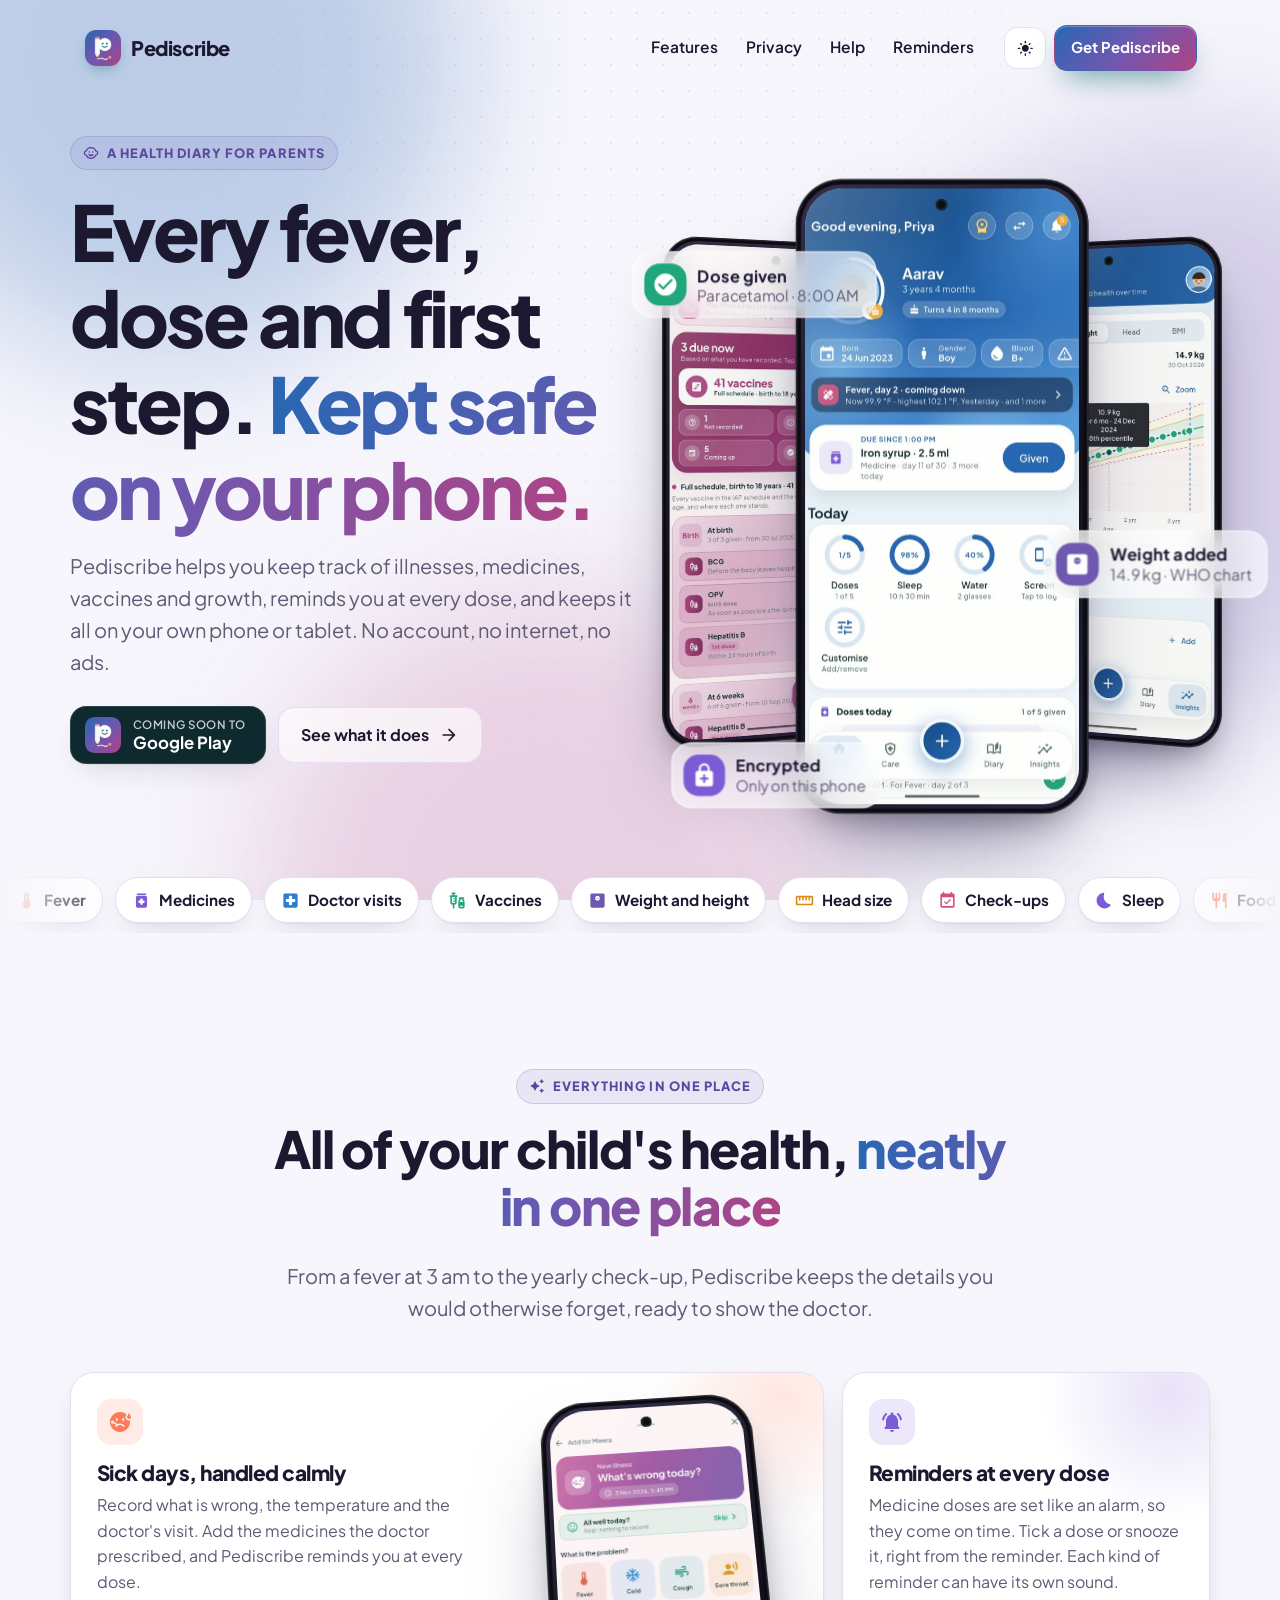
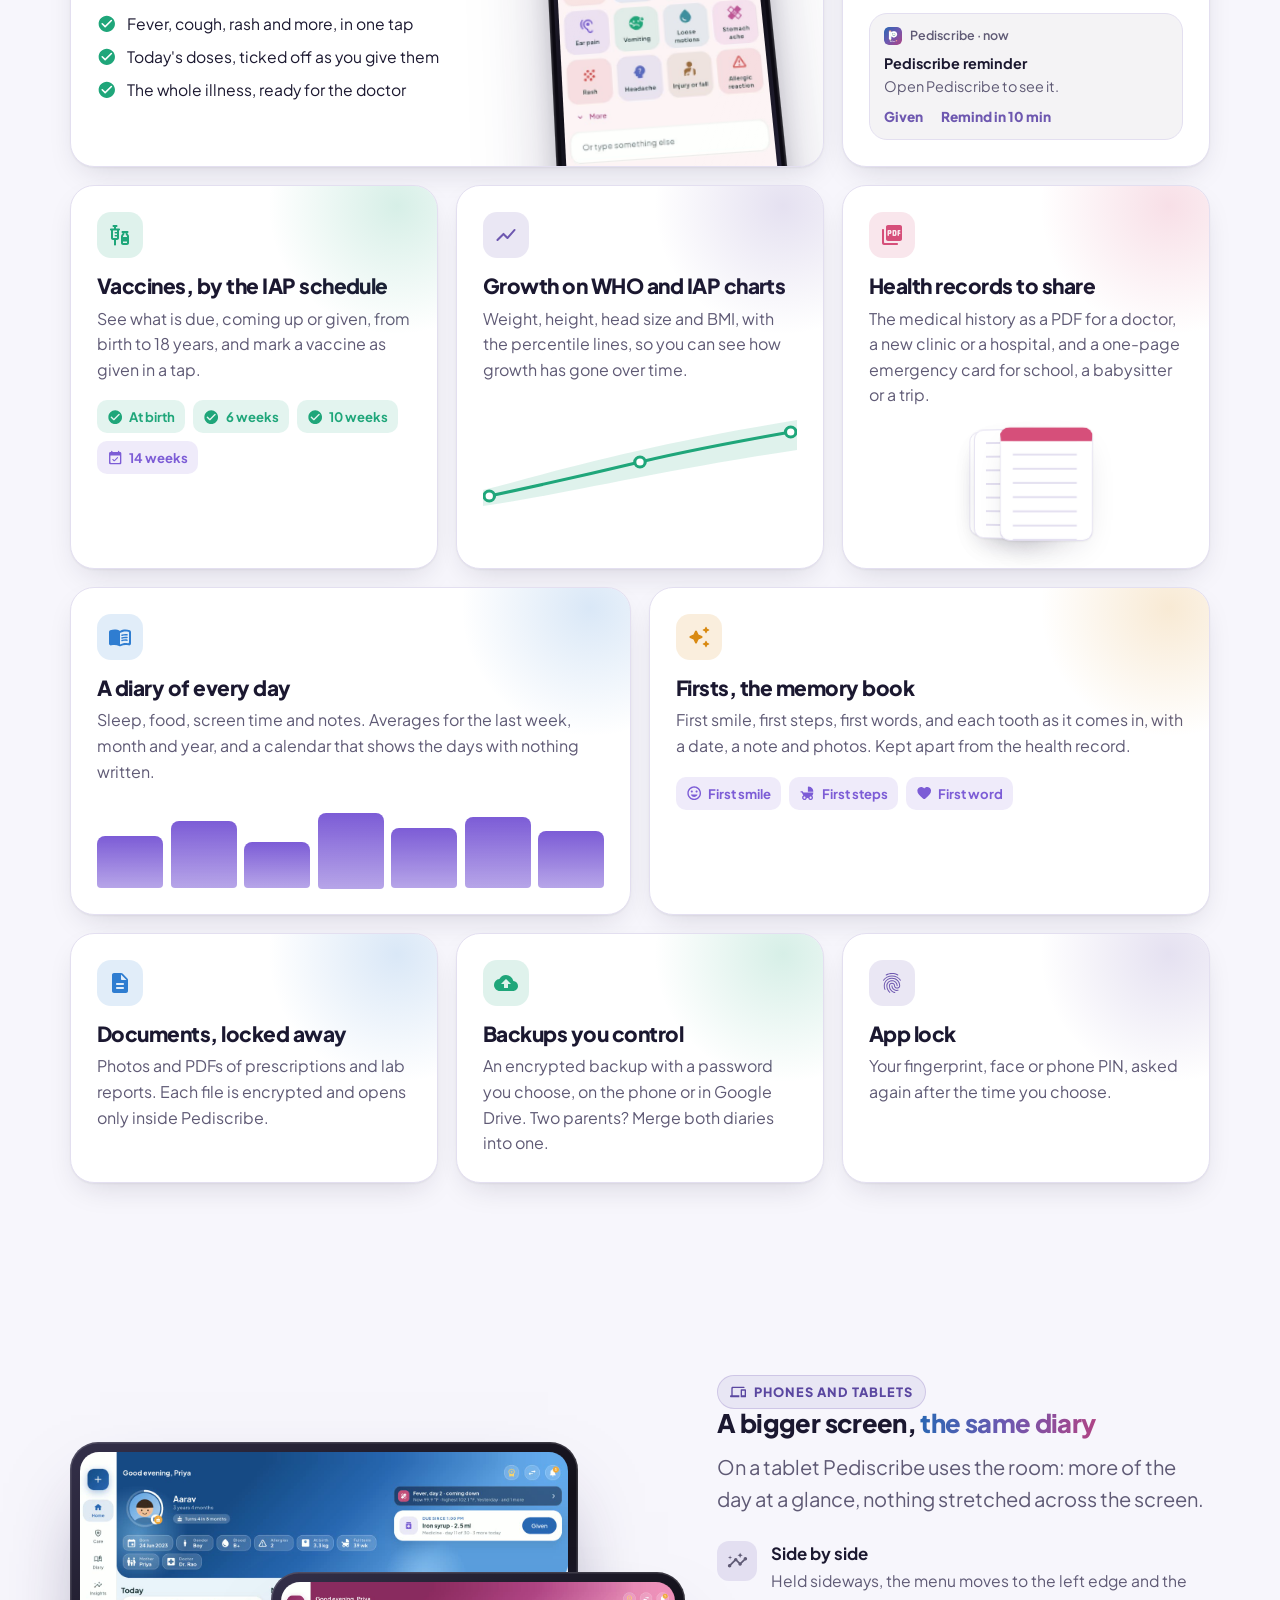
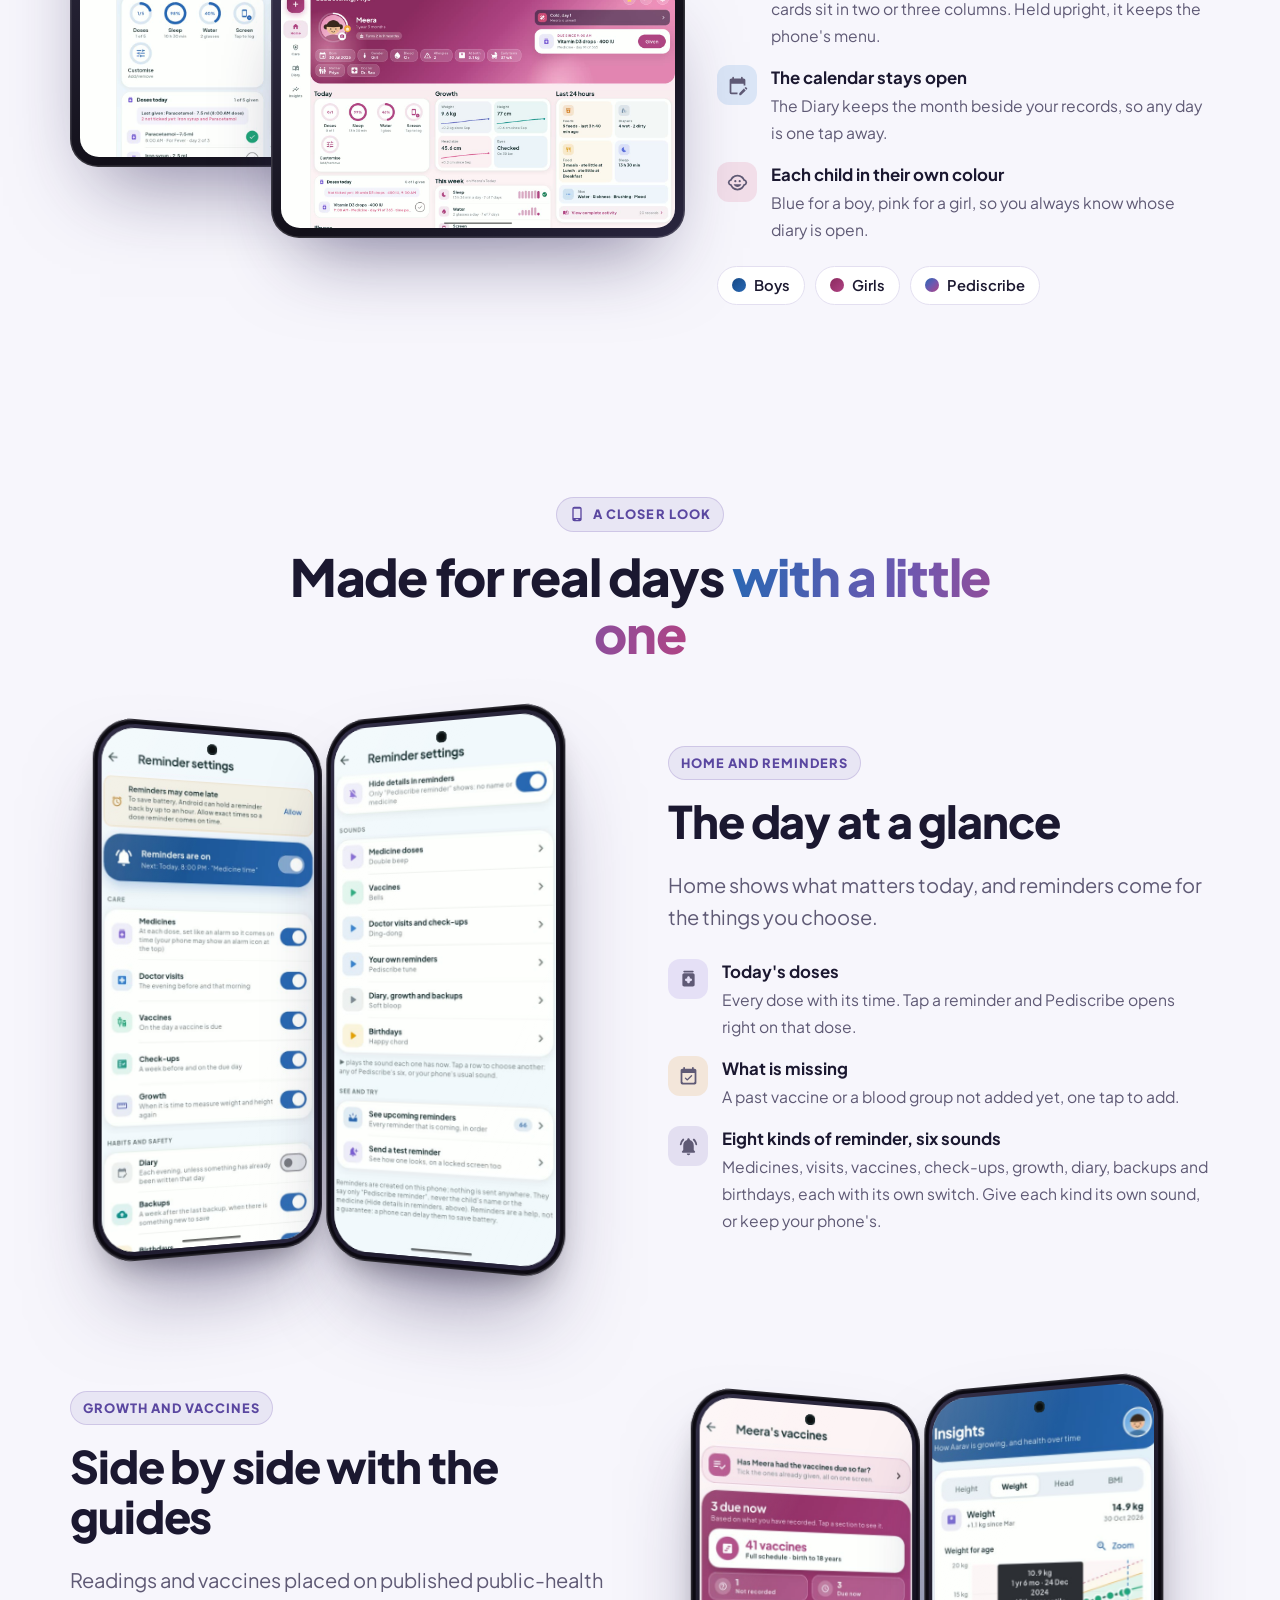
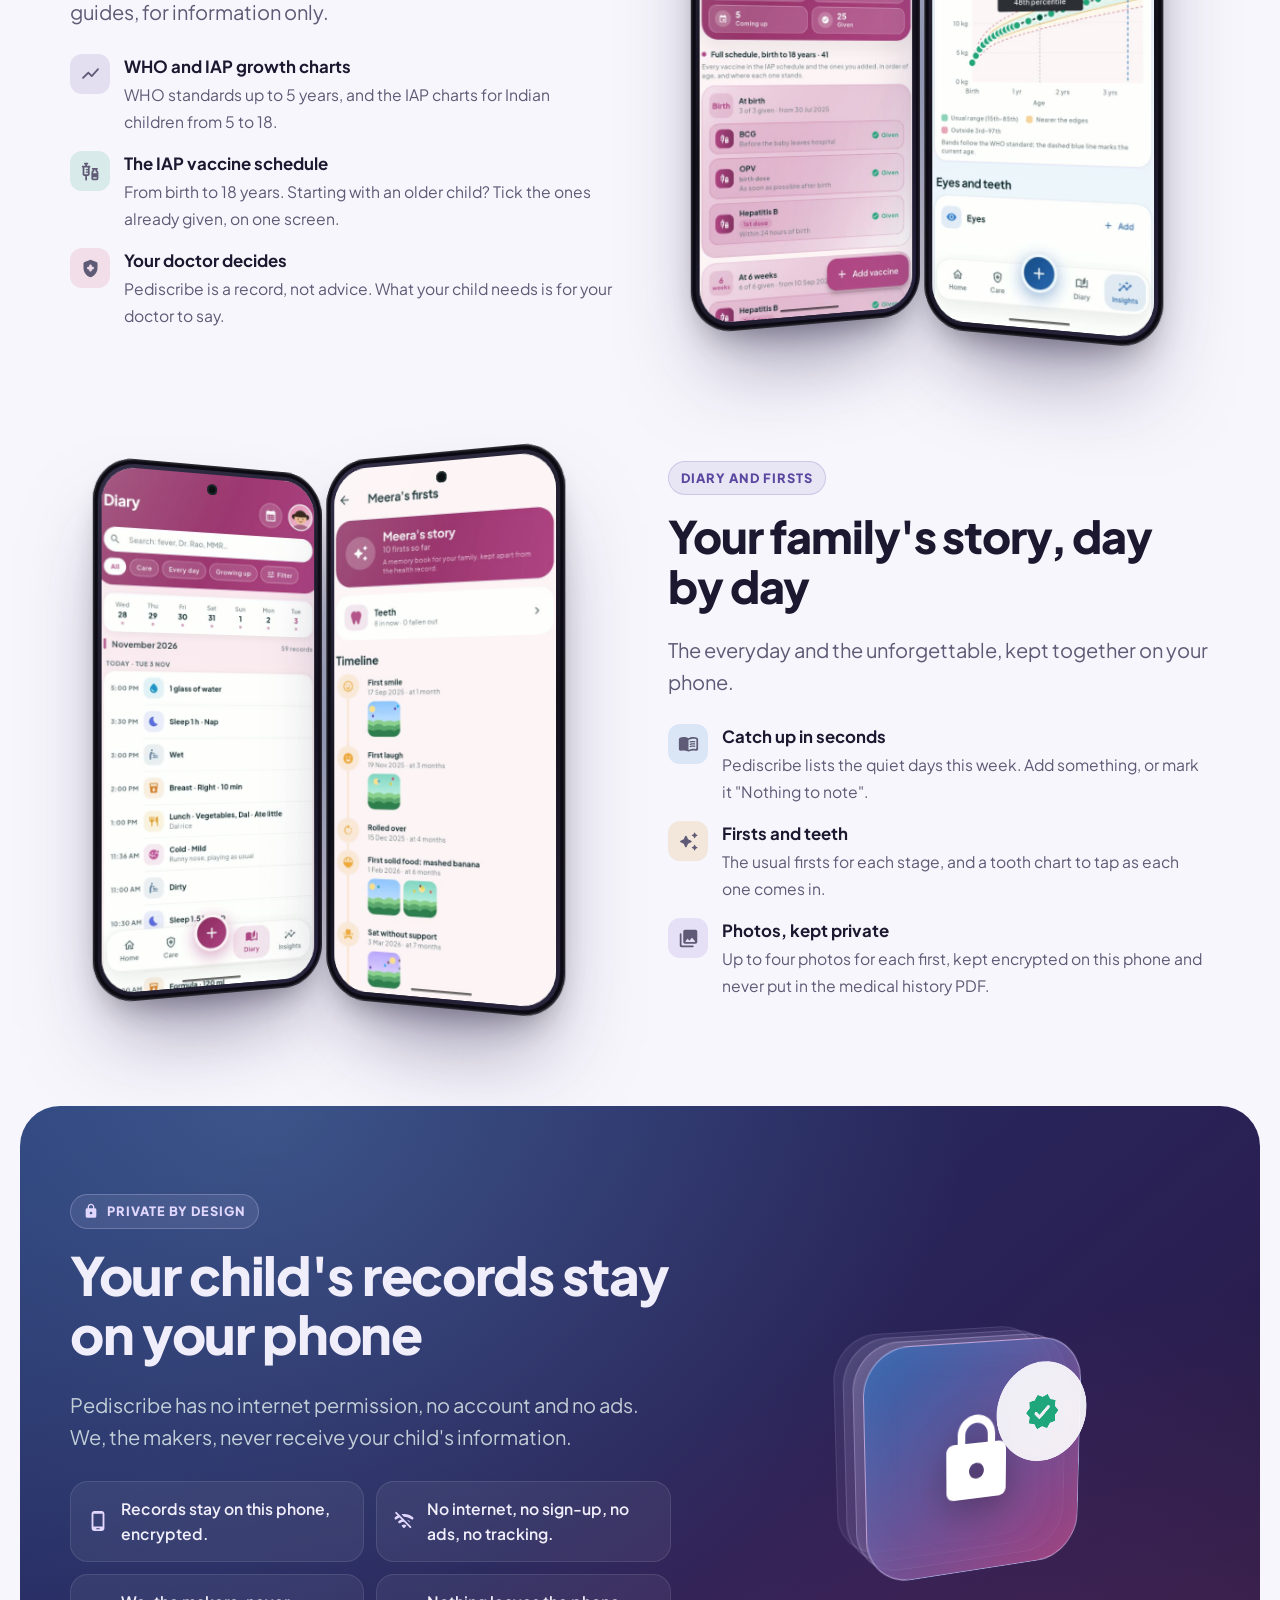
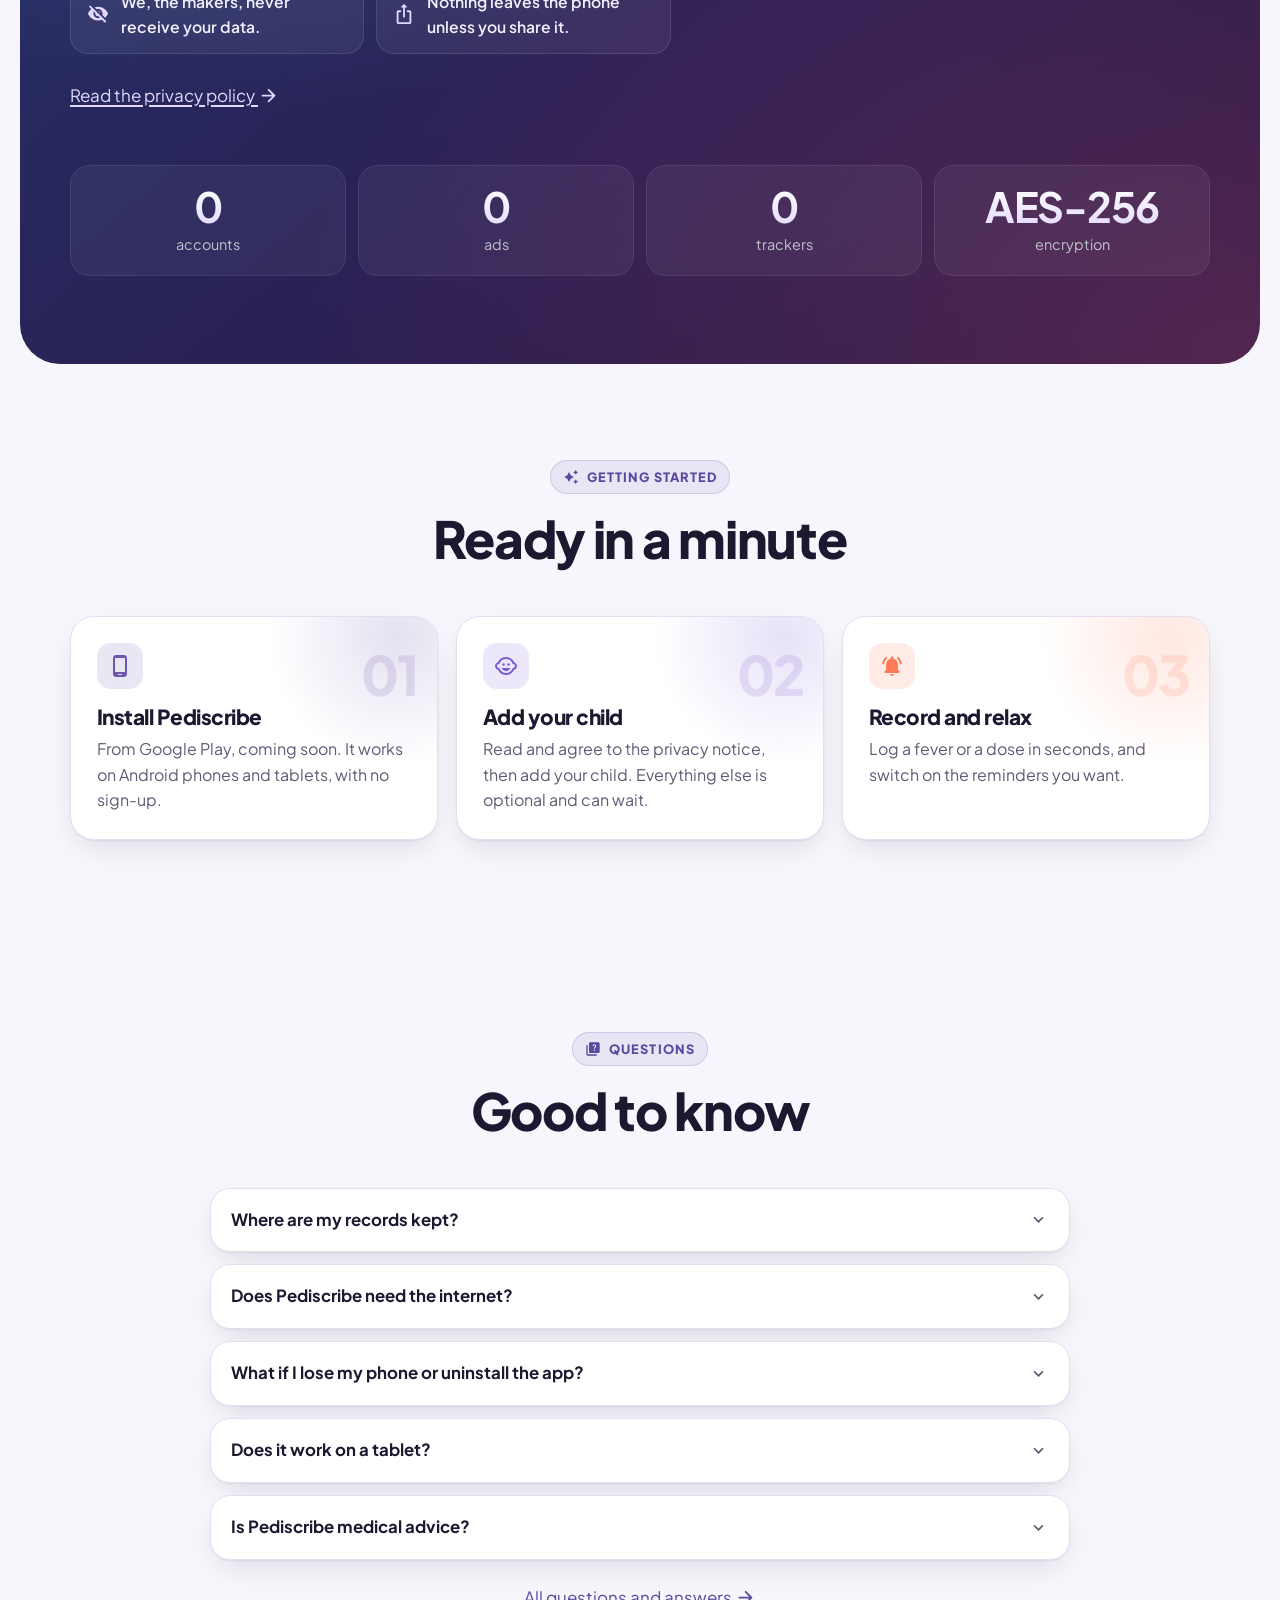
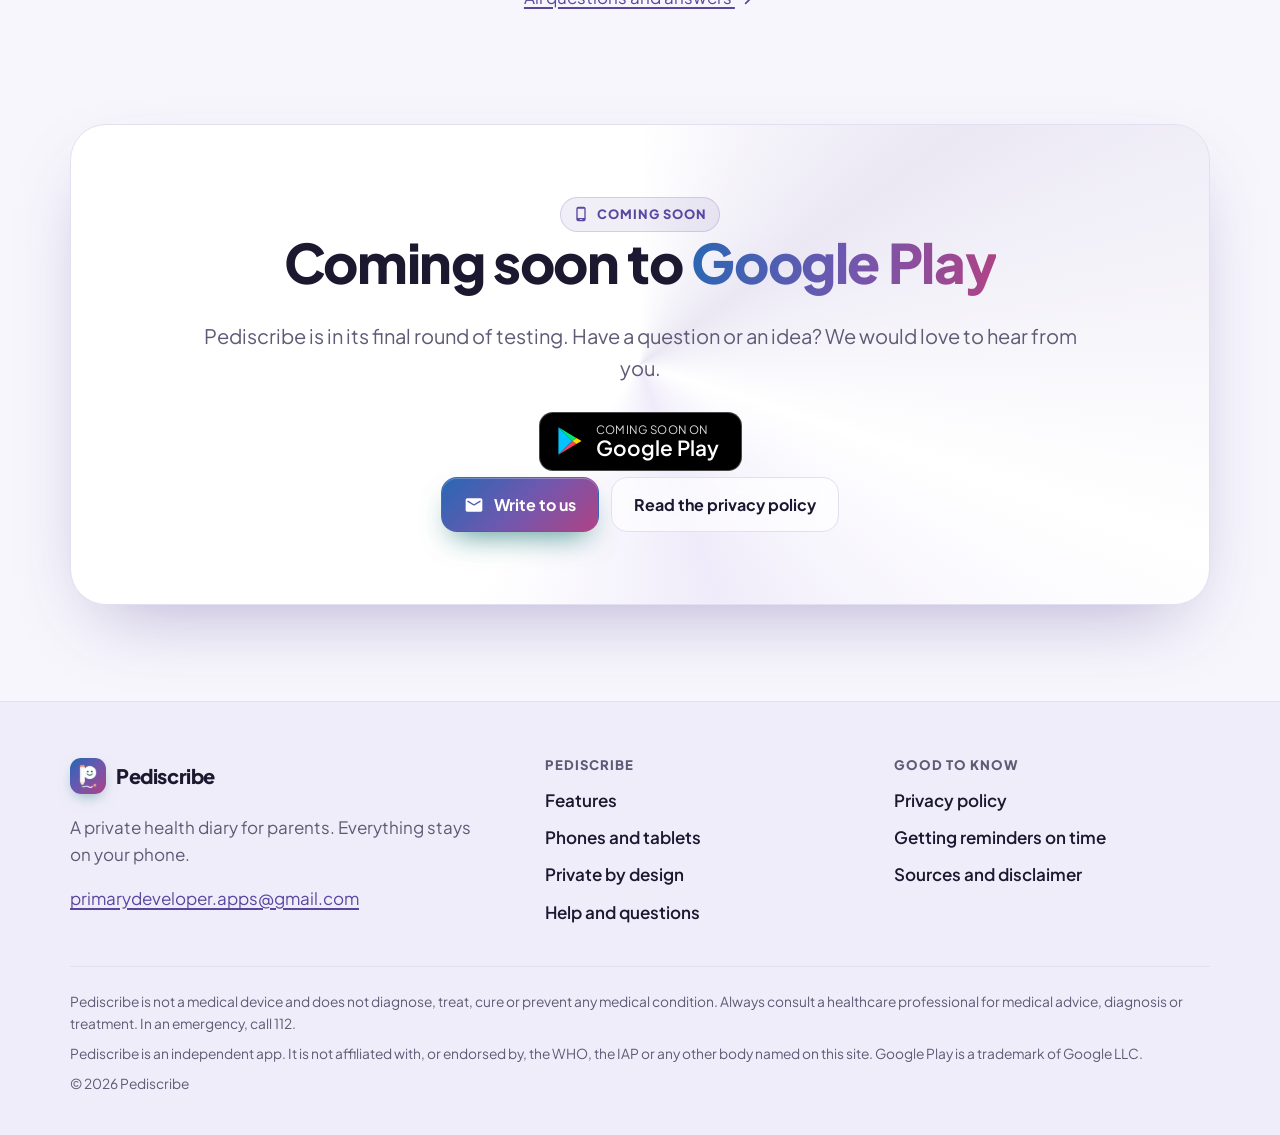
==== commit 1a7a3388: "Menu: Privacy opens the privacy policy; Get Pediscribe goes to the Google Play badge Co-Authored-By:" ====
--- a/index.html
+++ b/index.html
@@ -13,7 +13,7 @@
   <link rel="icon" href="/assets/img/logo-32.png?v=3" sizes="32x32">
   <link rel="apple-touch-icon" href="/assets/img/logo-180.png?v=3">
   <link rel="preload" href="/assets/fonts/plus-jakarta-sans.woff2" as="font" type="font/woff2" crossorigin>
-  <link rel="stylesheet" href="/assets/css/site.css?v=3">
+  <link rel="stylesheet" href="/assets/css/site.css?v=4">
   <script src="/assets/js/theme.js"></script>
   <script src="/assets/js/site.js?v=3" defer></script>
 </head>
@@ -27,7 +27,7 @@
         <a class="brand" href="/" aria-label="Pediscribe home"><img src="/assets/img/logo-192.png?v=3" alt="" width="36" height="36">Pediscribe</a>
         <nav class="nav-links" aria-label="Main">
           <a href="/#features">Features</a>
-          <a href="/#privacy">Privacy</a>
+          <a href="/privacy">Privacy</a>
           <a href="/help">Help</a>
           <a href="/reminders">Reminders</a>
         </nav>
@@ -36,7 +36,7 @@
             <svg class="icon icon-sun" aria-hidden="true"><use href="/assets/icons.svg#light_mode"/></svg>
             <svg class="icon icon-moon" aria-hidden="true"><use href="/assets/icons.svg#dark_mode"/></svg>
           </button>
-          <a class="btn btn-primary btn-sm nav-cta" href="/#start">Get Pediscribe</a>
+          <a class="btn btn-primary btn-sm nav-cta" href="/#get">Get Pediscribe</a>
           <button class="icon-btn menu-btn" type="button" aria-label="Menu" aria-expanded="false"><svg class="icon" aria-hidden="true"><use href="/assets/icons.svg#menu"/></svg></button>
         </div>
       </div>
@@ -398,12 +398,15 @@
       </div>
     </section>
 
-    <!-- Last word -->
-    <section class="wrap">
+    <!-- Where to get it: the store badge (Google Play links here once Pediscribe is live) -->
+    <section class="wrap" id="get">
       <div class="cta reveal">
         <span class="eyebrow"><svg class="icon" aria-hidden="true"><use href="/assets/icons.svg#phone_android"/></svg>Coming soon</span>
         <h2>Coming soon to <span class="grad-text">Google Play</span></h2>
         <p class="lead">Pediscribe is in its final round of testing. Have a question or an idea? We would love to hear from you.</p>
+        <div class="stores" aria-label="Where to get Pediscribe">
+          <span class="store-badge" role="note"><svg class="play" viewBox="0 0 24 26" aria-hidden="true"><path fill="#00c3ff" d="M2 1 2 25 14 13Z"/><path fill="#00e676" d="M2 1 14 13 17.5 10.3Z"/><path fill="#ff3d57" d="M2 25 14 13 17.5 15.7Z"/><path fill="#ffd500" d="M17.5 10.3 14 13 17.5 15.7 22 13Z"/></svg><span><small>Coming soon on</small><b>Google Play</b></span></span>
+        </div>
         <div class="hero-actions center">
           <a class="btn btn-primary" href="mailto:primarydeveloper.apps@gmail.com?subject=Question%20about%20Pediscribe"><svg class="icon" aria-hidden="true"><use href="/assets/icons.svg#mail"/></svg>Write to us</a>
           <a class="btn btn-ghost" href="/privacy">Read the privacy policy</a>
@@ -425,7 +428,7 @@
           <ul>
             <li><a href="/#features">Features</a></li>
             <li><a href="/#tablets">Phones and tablets</a></li>
-            <li><a href="/#privacy">Privacy</a></li>
+            <li><a href="/#privacy">Private by design</a></li>
             <li><a href="/help">Help and questions</a></li>
           </ul>
         </div>
--- a/assets/css/site.css
+++ b/assets/css/site.css
@@ -1570,6 +1570,42 @@
 }
 
 /* ---------- Final call and footer ---------- */
+/* ---------- The store badge, in the store's own black ---------- */
+.stores {
+  display: flex;
+  flex-wrap: wrap;
+  justify-content: center;
+  gap: 12px;
+  margin: 26px 0 6px;
+}
+.store-badge {
+  display: inline-flex;
+  align-items: center;
+  gap: 12px;
+  padding: 10px 22px 10px 16px;
+  border-radius: 14px;
+  background: #000000;
+  color: #ffffff;
+  border: 1px solid rgba(255, 255, 255, 0.28);
+  text-align: left;
+  line-height: 1.15;
+}
+.store-badge .play {
+  width: 28px;
+  height: 30px;
+}
+.store-badge small {
+  display: block;
+  font-size: 0.72rem;
+  letter-spacing: 0.04em;
+  text-transform: uppercase;
+  opacity: 0.85;
+}
+.store-badge b {
+  font-size: 1.3rem;
+  font-weight: 600;
+}
+
 .cta {
   text-align: center;
   padding: 72px 24px;
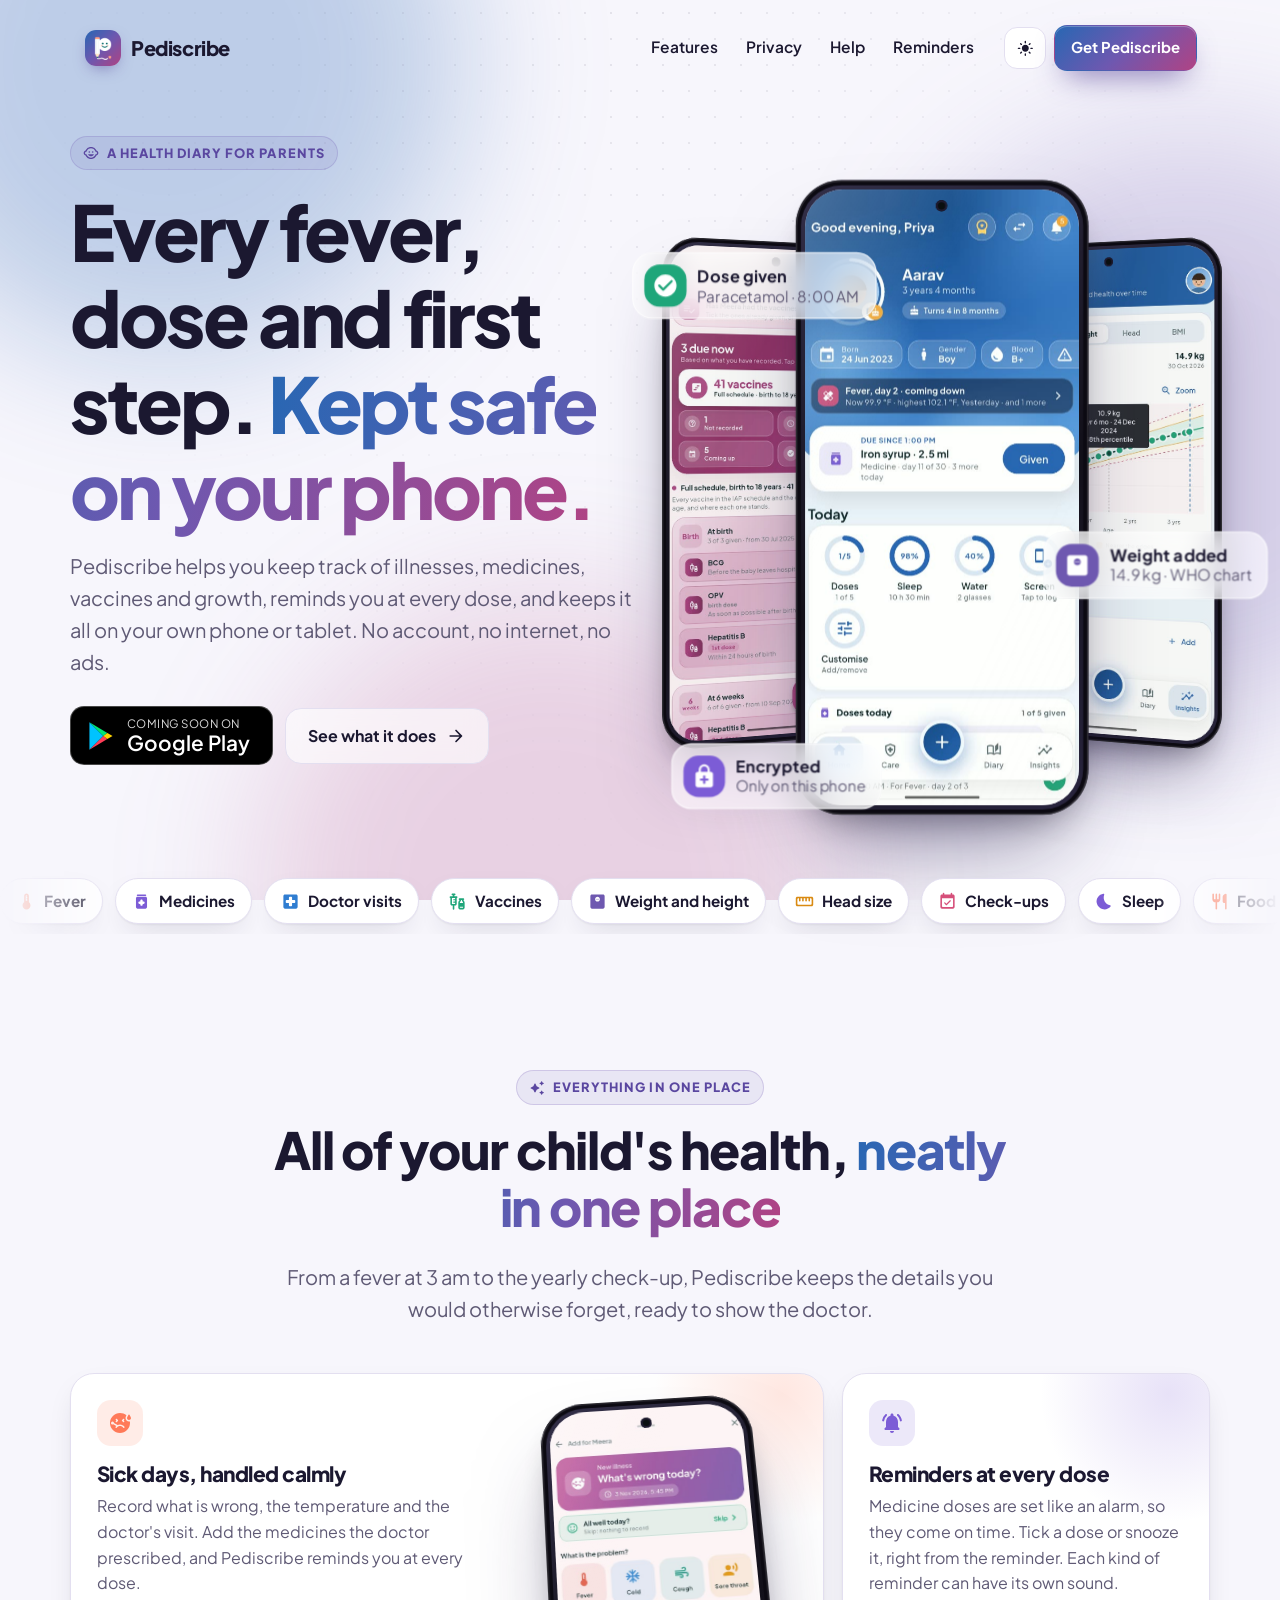
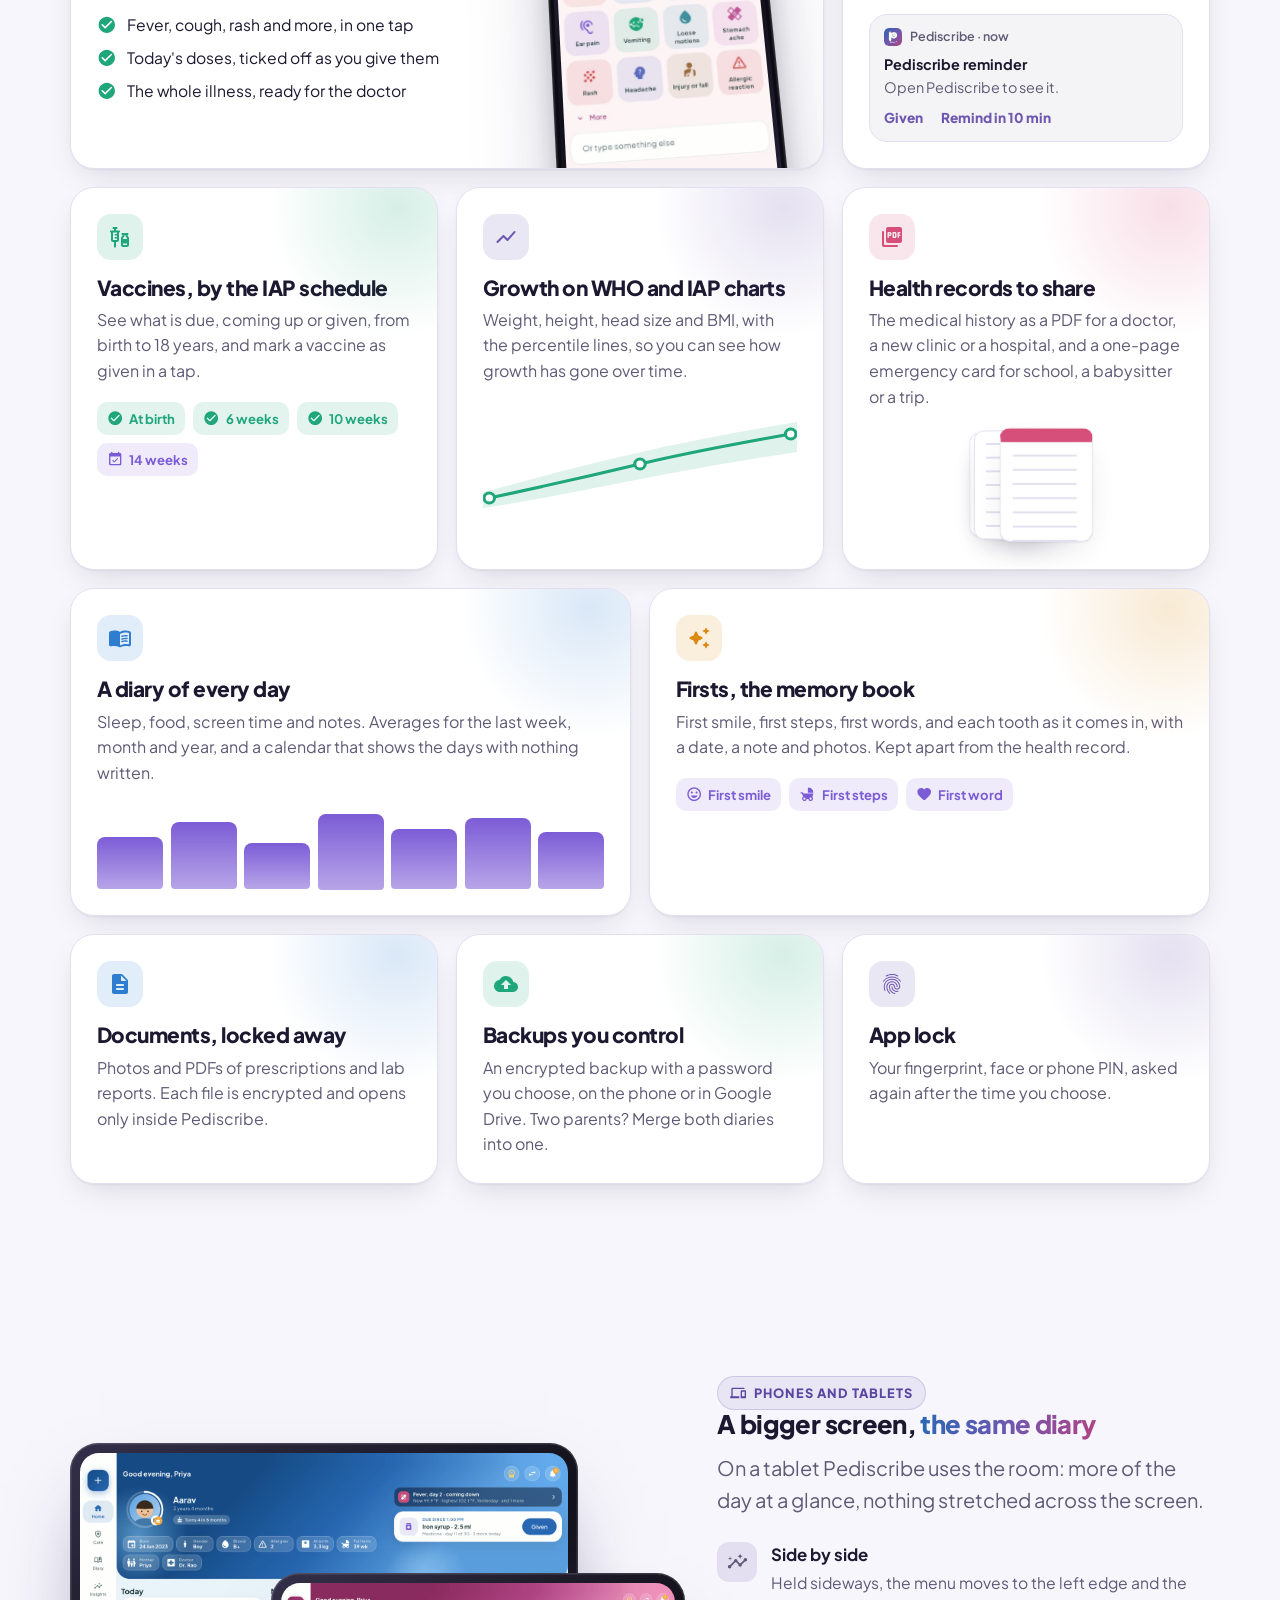
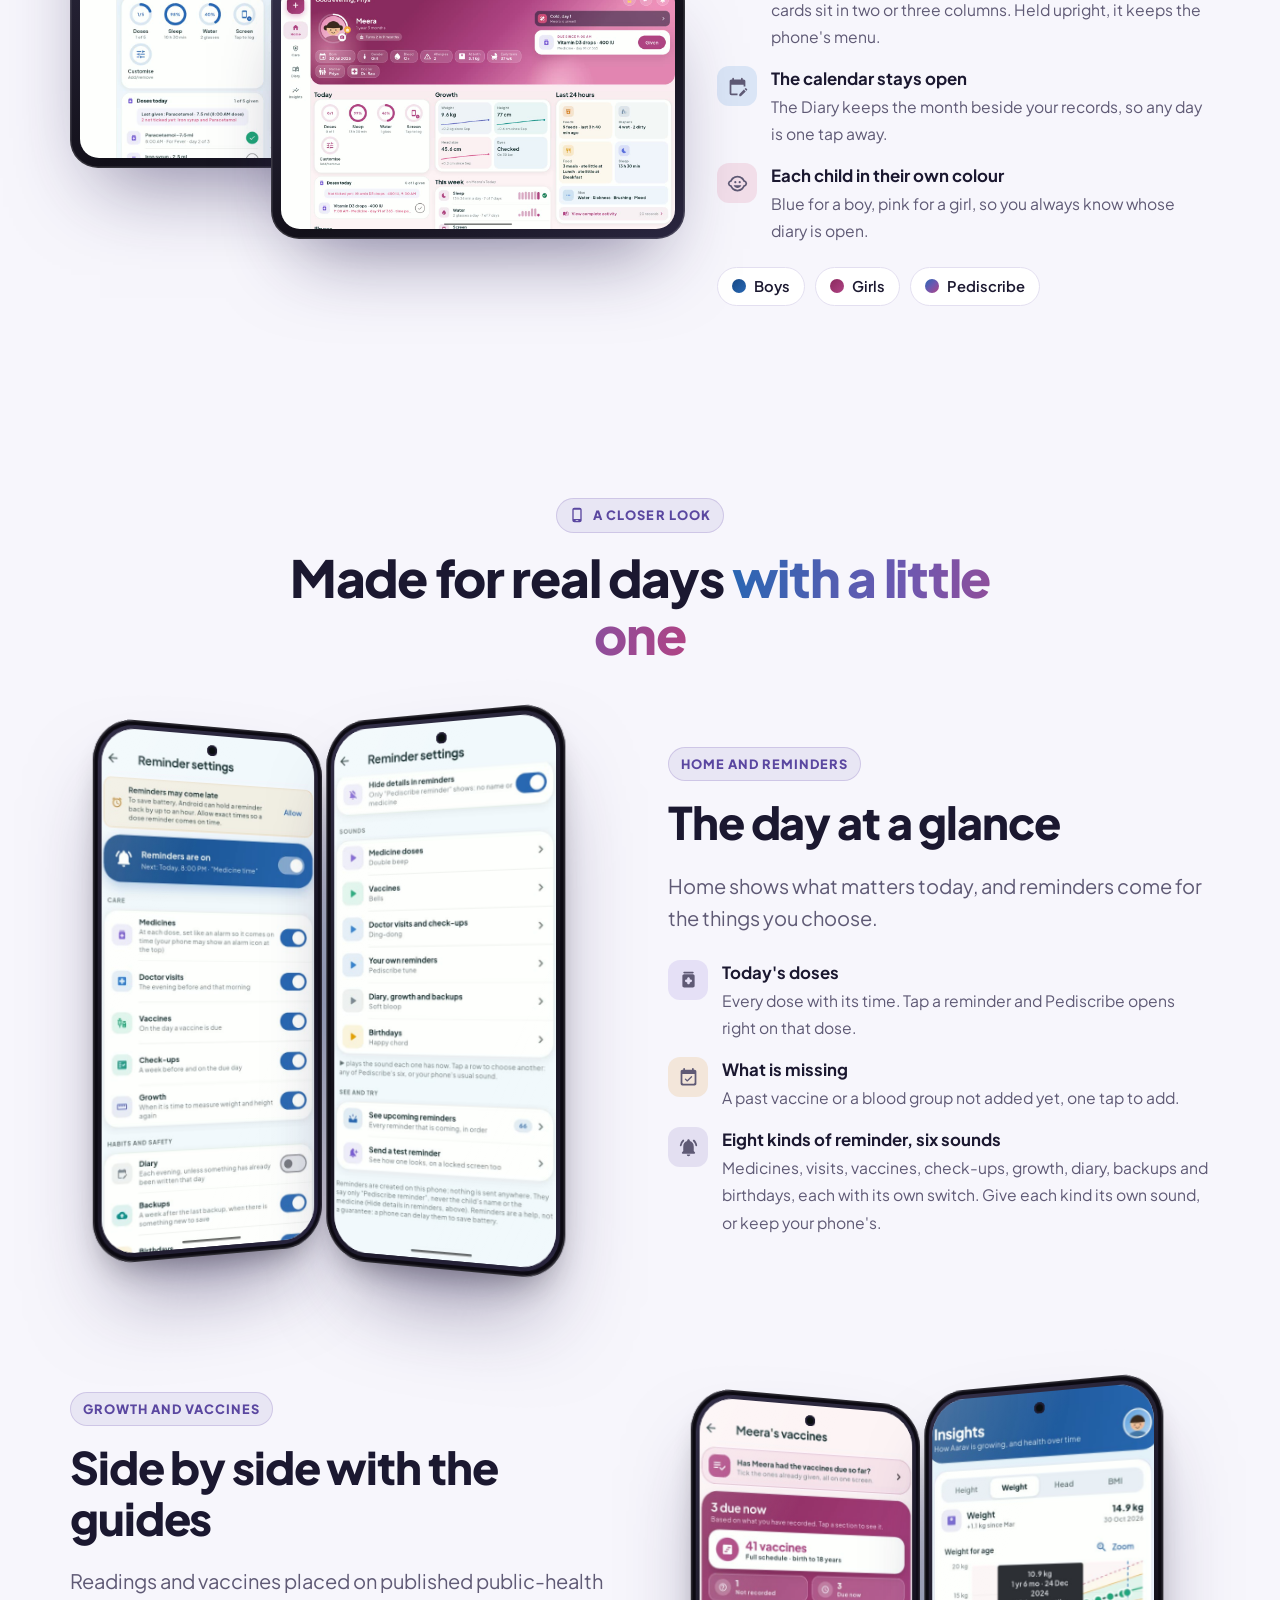
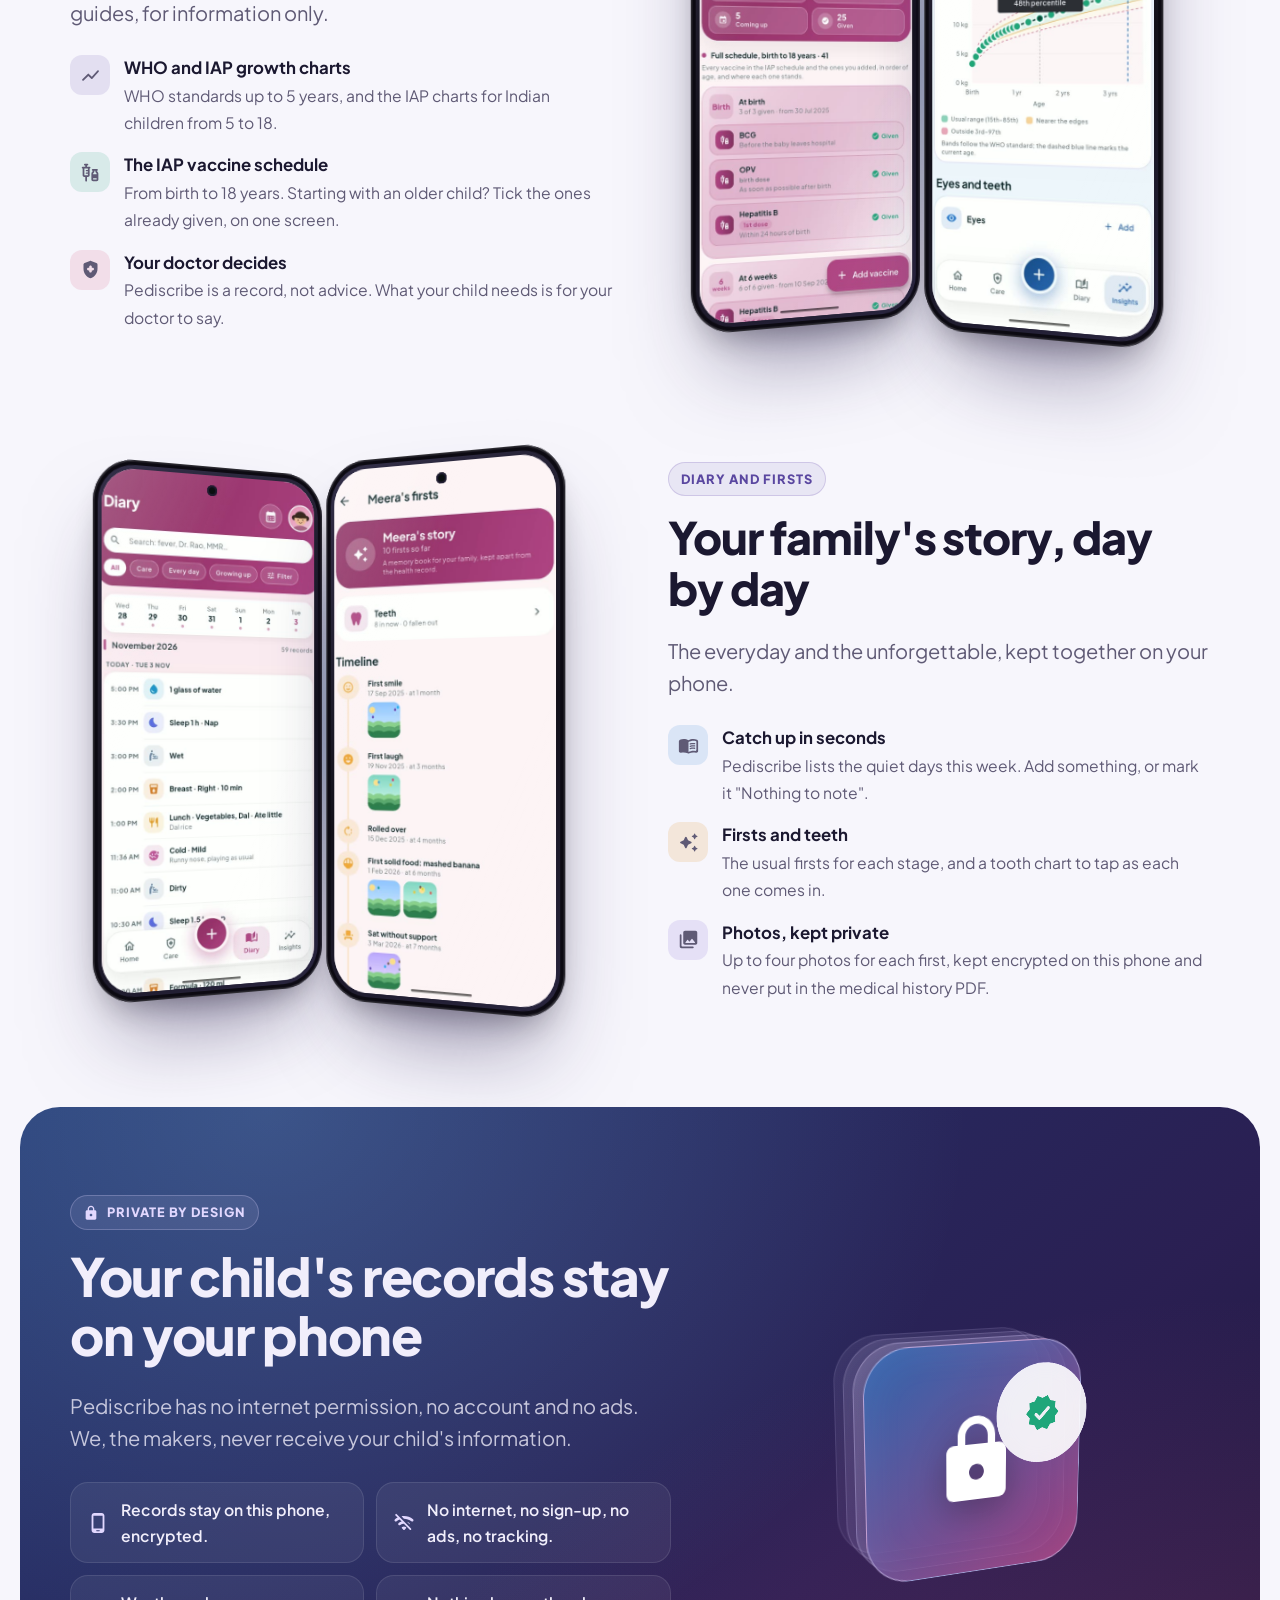
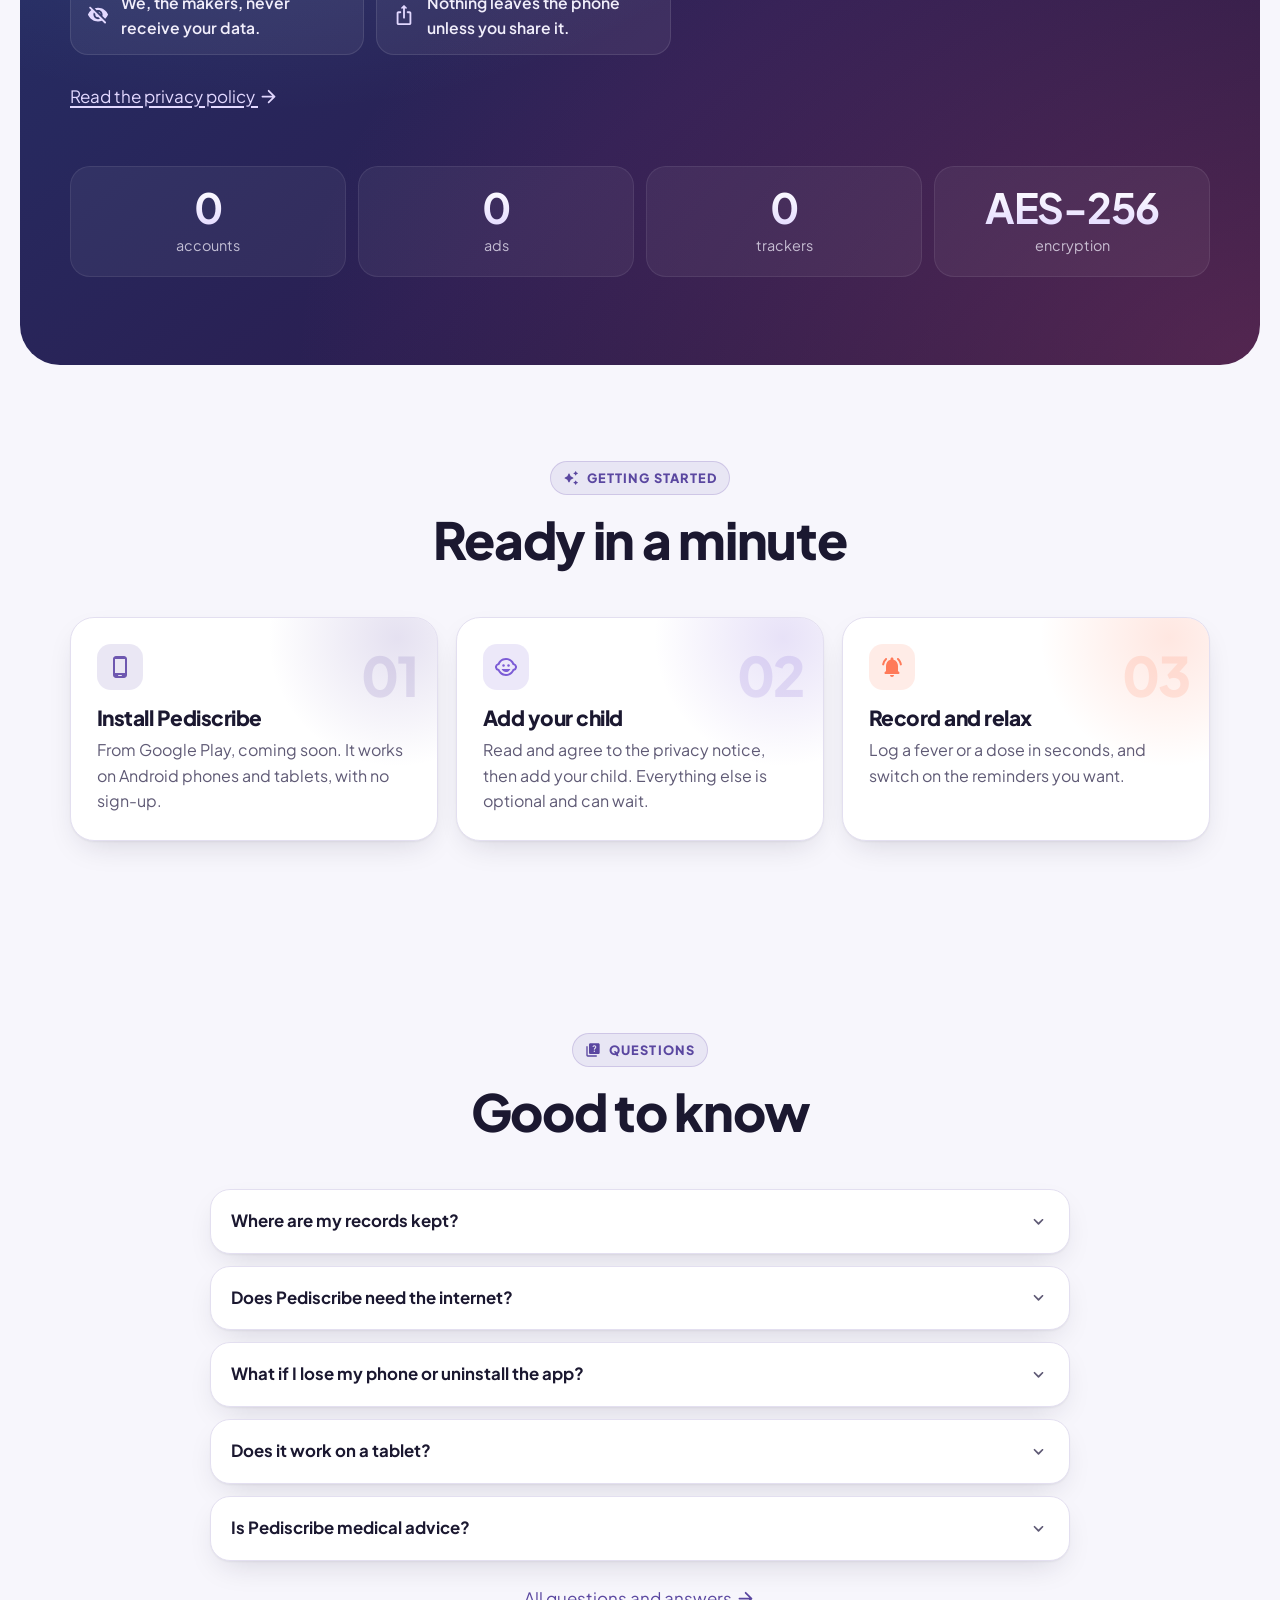
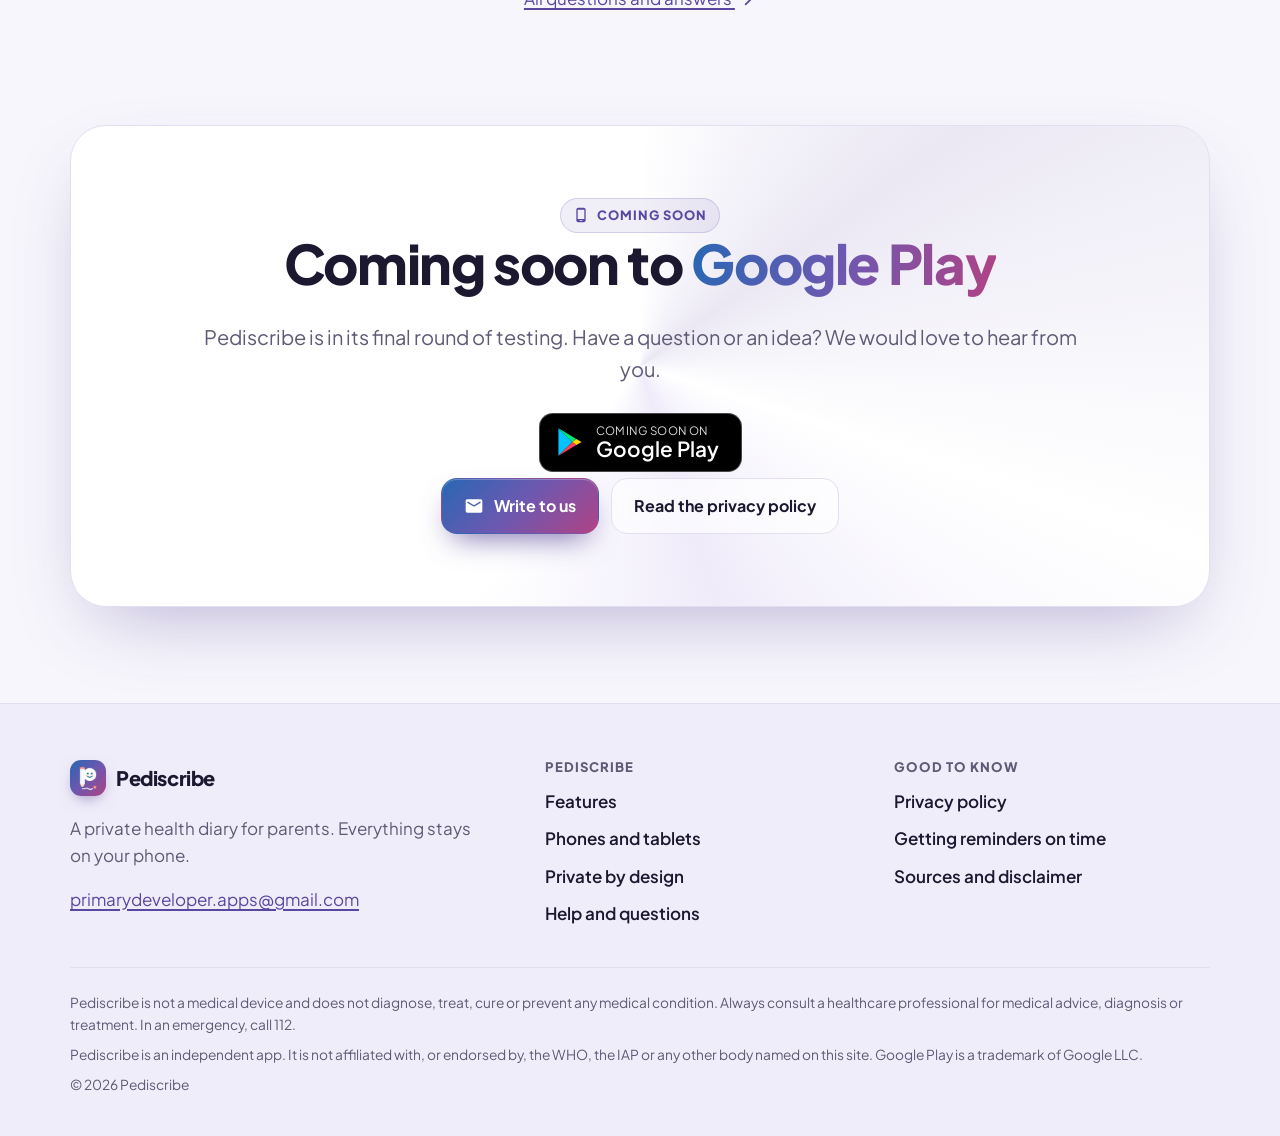
==== commit c1efde47: "The Google Play badge at the top of the home page too; the last greenish colours gone Co-Authored-By" ====
--- a/index.html
+++ b/index.html
@@ -13,7 +13,7 @@
   <link rel="icon" href="/assets/img/logo-32.png?v=3" sizes="32x32">
   <link rel="apple-touch-icon" href="/assets/img/logo-180.png?v=3">
   <link rel="preload" href="/assets/fonts/plus-jakarta-sans.woff2" as="font" type="font/woff2" crossorigin>
-  <link rel="stylesheet" href="/assets/css/site.css?v=4">
+  <link rel="stylesheet" href="/assets/css/site.css?v=7">
   <script src="/assets/js/theme.js"></script>
   <script src="/assets/js/site.js?v=3" defer></script>
 </head>
@@ -30,6 +30,7 @@
           <a href="/privacy">Privacy</a>
           <a href="/help">Help</a>
           <a href="/reminders">Reminders</a>
+          <a class="menu-only" href="/#get">Get Pediscribe</a>
         </nav>
         <div class="nav-tools">
           <button class="icon-btn theme-toggle" type="button" aria-label="Switch between light and dark">
@@ -52,7 +53,7 @@
           <h1 class="reveal d1">Every fever, dose and first step. <span class="grad-text">Kept safe on your phone.</span></h1>
           <p class="lead reveal d2">Pediscribe helps you keep track of illnesses, medicines, vaccines and growth, reminds you at every dose, and keeps it all on your own phone or tablet. No account, no internet, no ads.</p>
           <div class="hero-actions reveal d3">
-            <span class="soon" role="note"><img class="soon-logo" src="/assets/img/logo-192.png?v=3" alt="" width="36" height="36"><span><small>Coming soon to</small><b>Google Play</b></span></span>
+            <span class="store-badge" role="note"><svg class="play" viewBox="0 0 24 26" aria-hidden="true"><path fill="#00c3ff" d="M2 1 2 25 14 13Z"/><path fill="#00e676" d="M2 1 14 13 17.5 10.3Z"/><path fill="#ff3d57" d="M2 25 14 13 17.5 15.7Z"/><path fill="#ffd500" d="M17.5 10.3 14 13 17.5 15.7 22 13Z"/></svg><span><small>Coming soon on</small><b>Google Play</b></span></span>
             <a class="btn btn-ghost" href="#features">See what it does <svg class="icon" aria-hidden="true"><use href="/assets/icons.svg#arrow_forward"/></svg></a>
           </div>
           <ul class="trust reveal d3">
--- a/assets/css/site.css
+++ b/assets/css/site.css
@@ -287,7 +287,7 @@
   width: 36px;
   height: 36px;
   border-radius: 11px;
-  box-shadow: 0 6px 16px -6px rgba(10, 108, 106, 0.6);
+  box-shadow: 0 6px 16px -6px rgba(70, 50, 140, 0.6);
 }
 .nav-links {
   display: flex;
@@ -338,6 +338,10 @@
   }
 }
 .menu-btn {
+  display: none;
+}
+/* In the phone menu only: on a phone the Get Pediscribe button in the bar is hidden. */
+.nav-links .menu-only {
   display: none;
 }
 @media (max-width: 860px) {
@@ -365,6 +369,11 @@
   .nav-links a {
     padding: 12px 14px;
   }
+  .nav-links .menu-only {
+    display: block;
+    color: var(--link);
+    font-weight: 700;
+  }
   .nav .nav-cta {
     display: none;
   }
@@ -400,11 +409,11 @@
 .btn-primary {
   background: var(--brand);
   color: #fff;
-  box-shadow: 0 14px 30px -12px rgba(10, 108, 106, 0.75), inset 0 1px 0 rgba(255, 255, 255, 0.25);
+  box-shadow: 0 14px 30px -12px rgba(70, 50, 140, 0.75), inset 0 1px 0 rgba(255, 255, 255, 0.25);
 }
 .btn-primary:hover {
   color: #fff;
-  box-shadow: 0 20px 40px -14px rgba(10, 108, 106, 0.85), inset 0 1px 0 rgba(255, 255, 255, 0.25);
+  box-shadow: 0 20px 40px -14px rgba(70, 50, 140, 0.85), inset 0 1px 0 rgba(255, 255, 255, 0.25);
 }
 .btn-ghost {
   background: var(--glass);
@@ -421,43 +430,6 @@
   padding: 10px 16px;
   font-size: 0.93rem;
   border-radius: 13px;
-}
-/* Not out yet: says so, and does nothing when tapped */
-.soon {
-  display: inline-flex;
-  align-items: center;
-  gap: 12px;
-  padding: 10px 20px 10px 14px;
-  border-radius: 16px;
-  background: #0f2a2e;
-  color: #fff;
-  border: 1px solid rgba(255, 255, 255, 0.12);
-  box-shadow: var(--shadow);
-  line-height: 1.2;
-}
-.soon .icon {
-  width: 28px;
-  height: 28px;
-  color: #c9b8ff;
-}
-.soon .soon-logo {
-  width: 36px;
-  height: 36px;
-  border-radius: 9px;
-}
-.soon small {
-  display: block;
-  font-size: 0.72rem;
-  opacity: 0.75;
-  font-weight: 600;
-  letter-spacing: 0.04em;
-  text-transform: uppercase;
-}
-.soon b {
-  font-size: 1.05rem;
-}
-:root[data-theme="dark"] .soon {
-  background: #1b2c2e;
 }
 
 /* ---------- Hero ---------- */
@@ -695,7 +667,7 @@
   object-fit: cover;
   object-position: top;
   border-radius: 36px;
-  background: #e4f1ee;
+  background: #ece8f8;
 }
 .phone::before {
   /* the front camera */
@@ -708,7 +680,7 @@
   margin-left: -5.5px;
   border-radius: 50%;
   background: #0a0f10;
-  box-shadow: inset 0 0 0 2px #1b2628;
+  box-shadow: inset 0 0 0 2px #1f1b30;
   z-index: 2;
 }
 .phone::after {
@@ -1332,7 +1304,7 @@
   border-color: rgba(226, 216, 255, 0.25);
 }
 .band .lead {
-  color: rgba(234, 247, 245, 0.78);
+  color: rgba(241, 238, 251, 0.78);
 }
 .band-grid {
   display: grid;
@@ -1474,7 +1446,7 @@
 }
 .zeros span {
   font-size: 0.9rem;
-  color: rgba(234, 247, 245, 0.75);
+  color: rgba(241, 238, 251, 0.75);
 }
 @media (max-width: 640px) {
   .zeros {
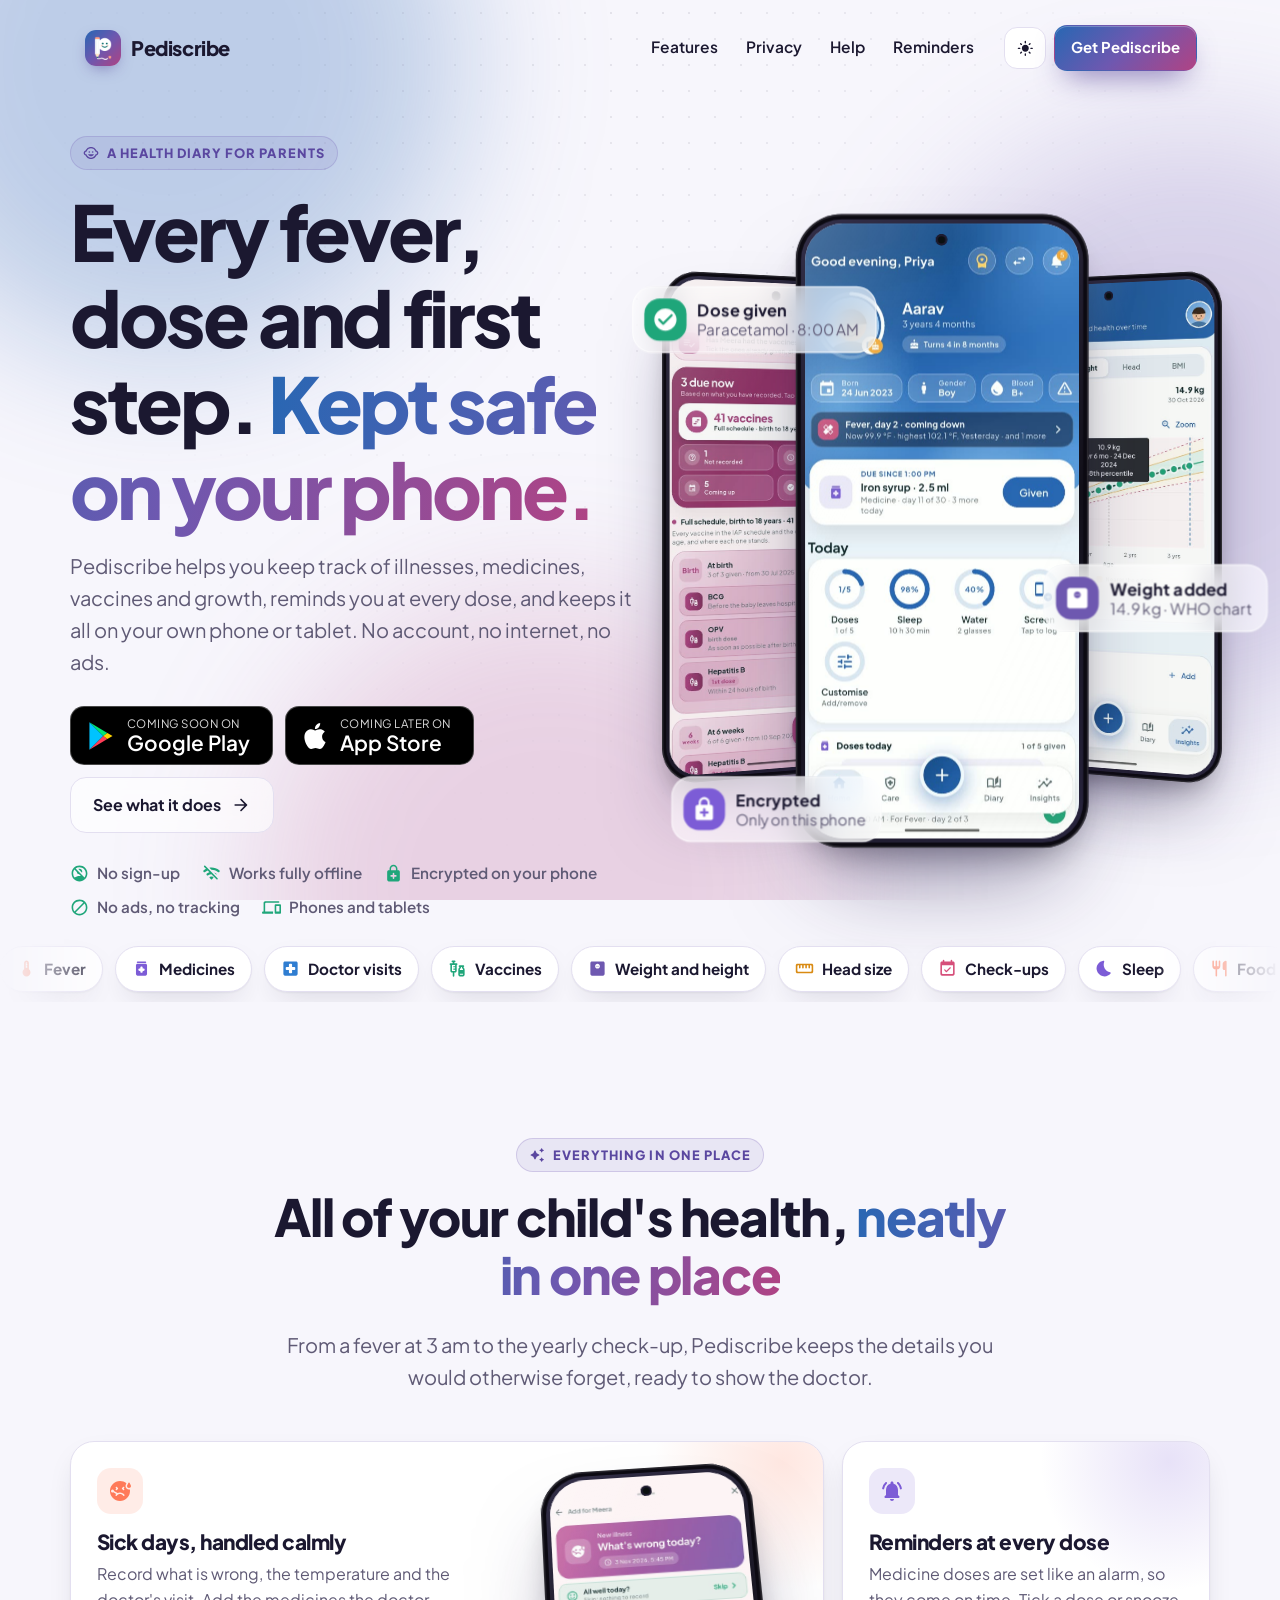
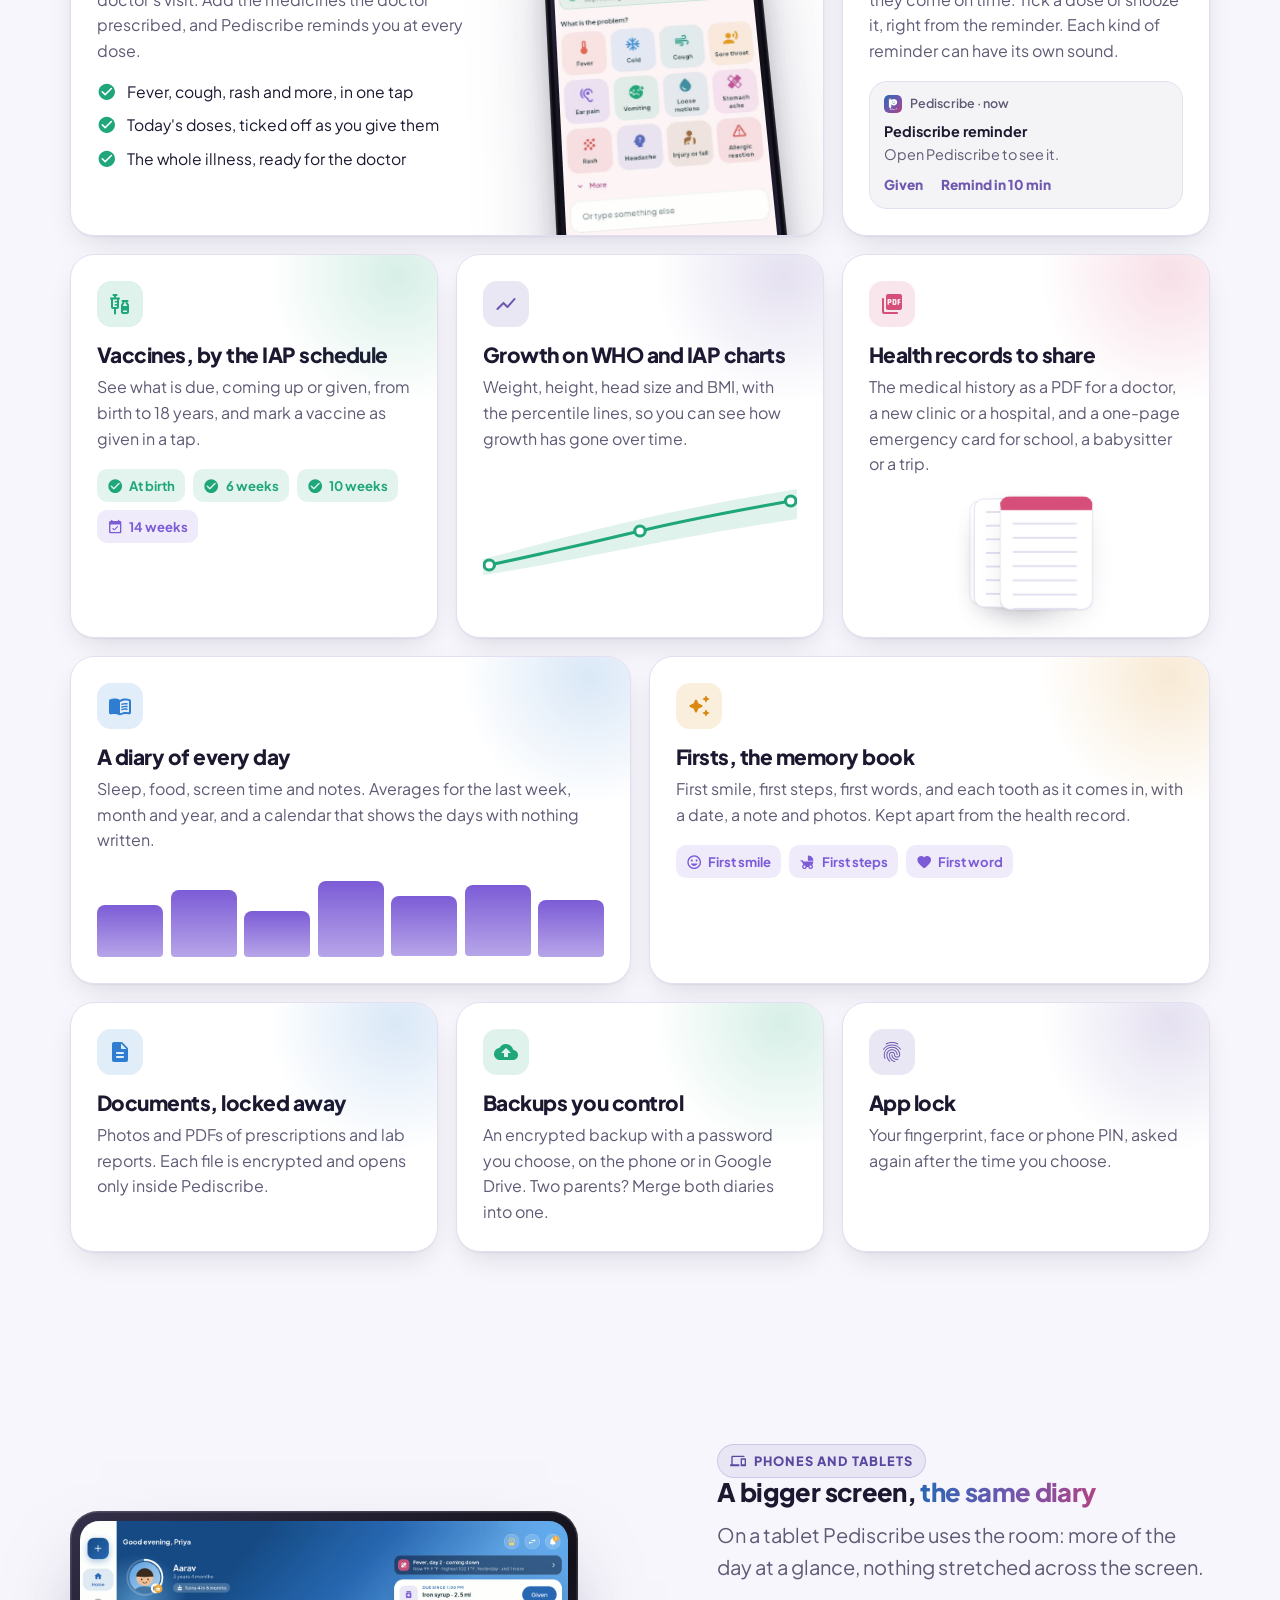
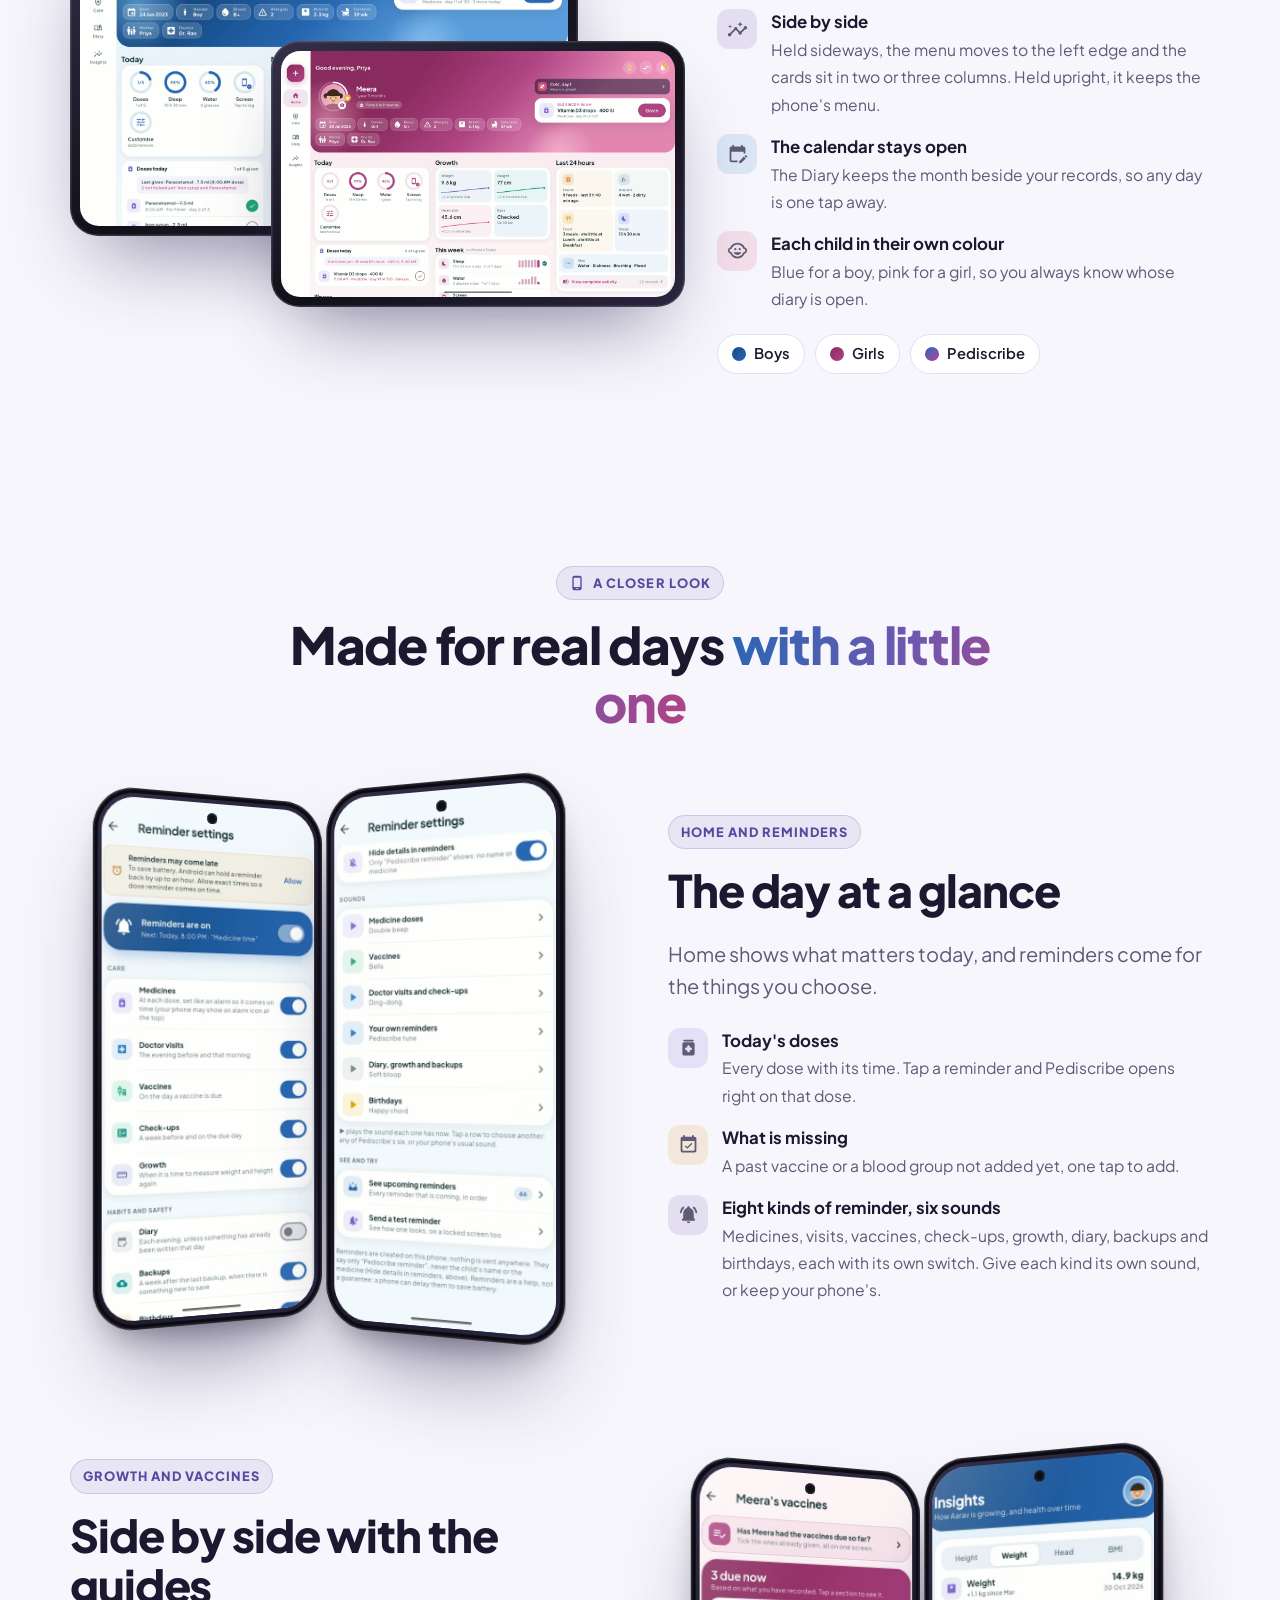
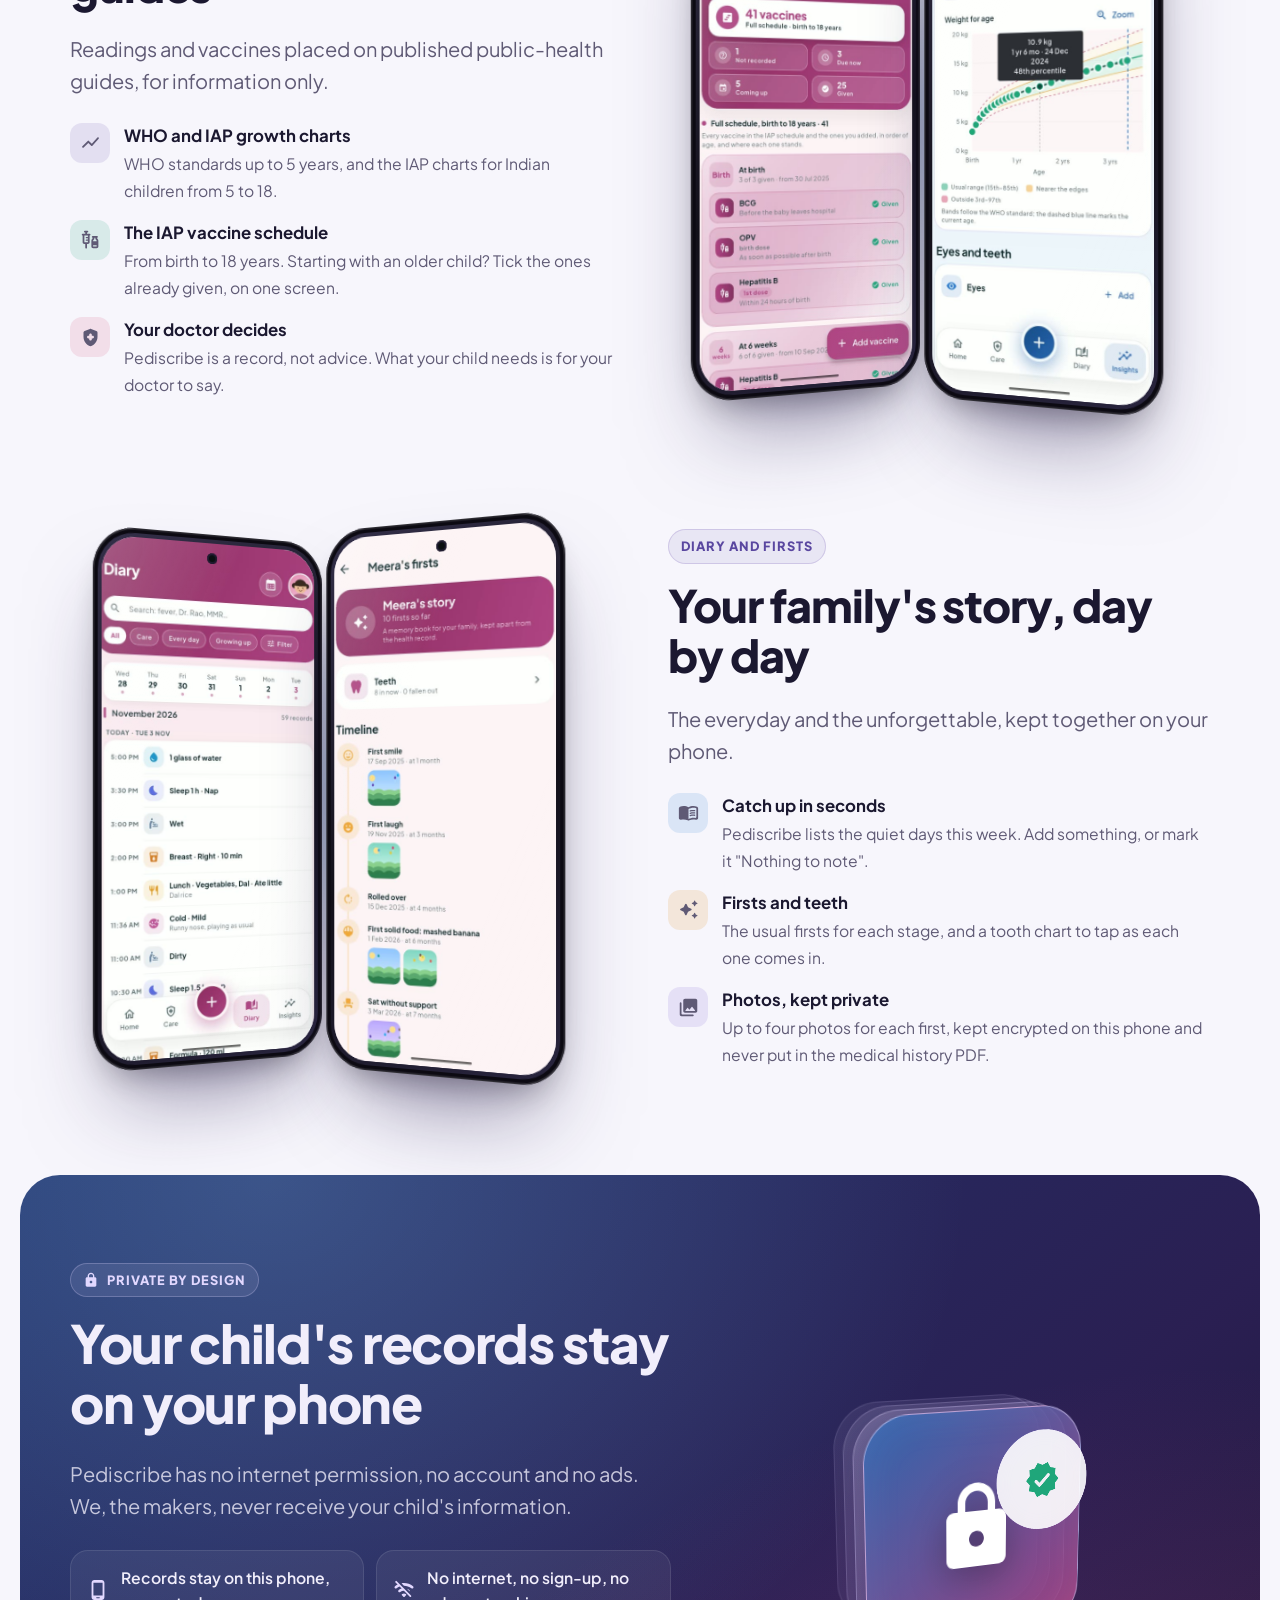
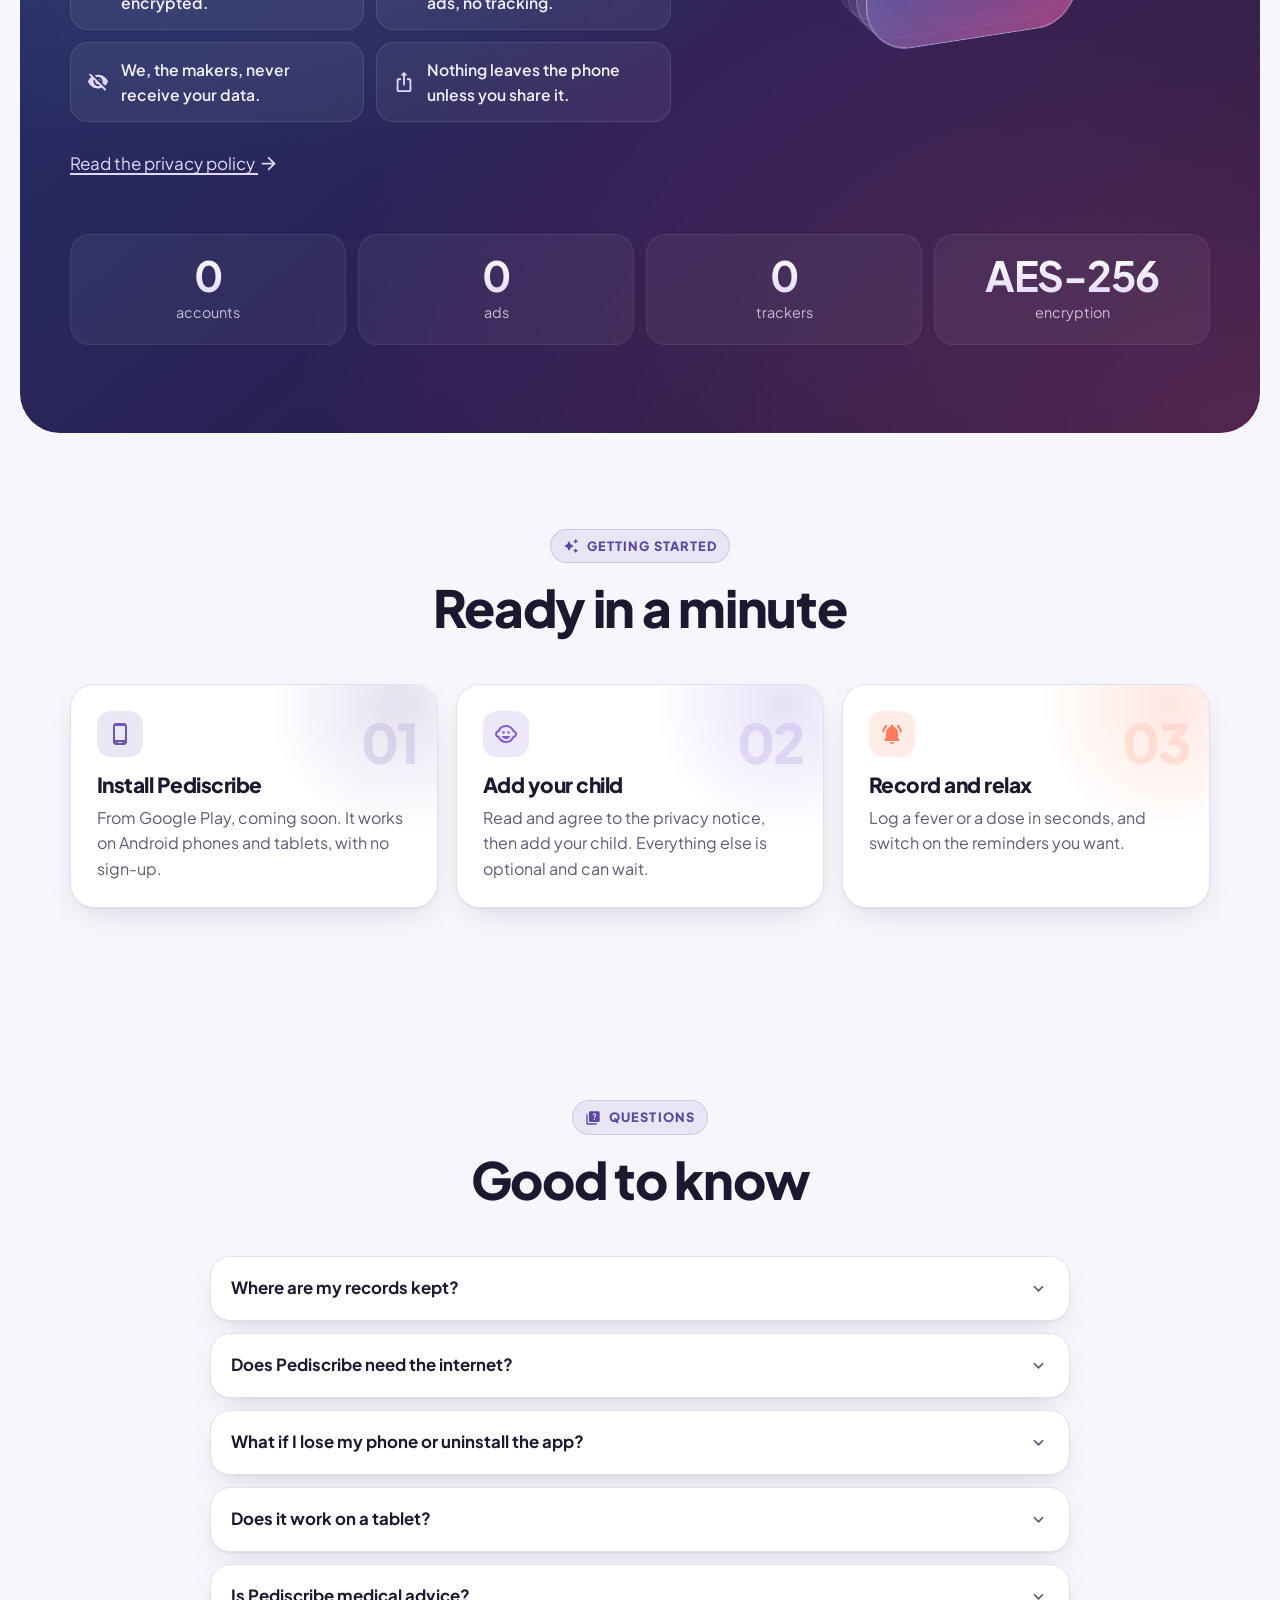
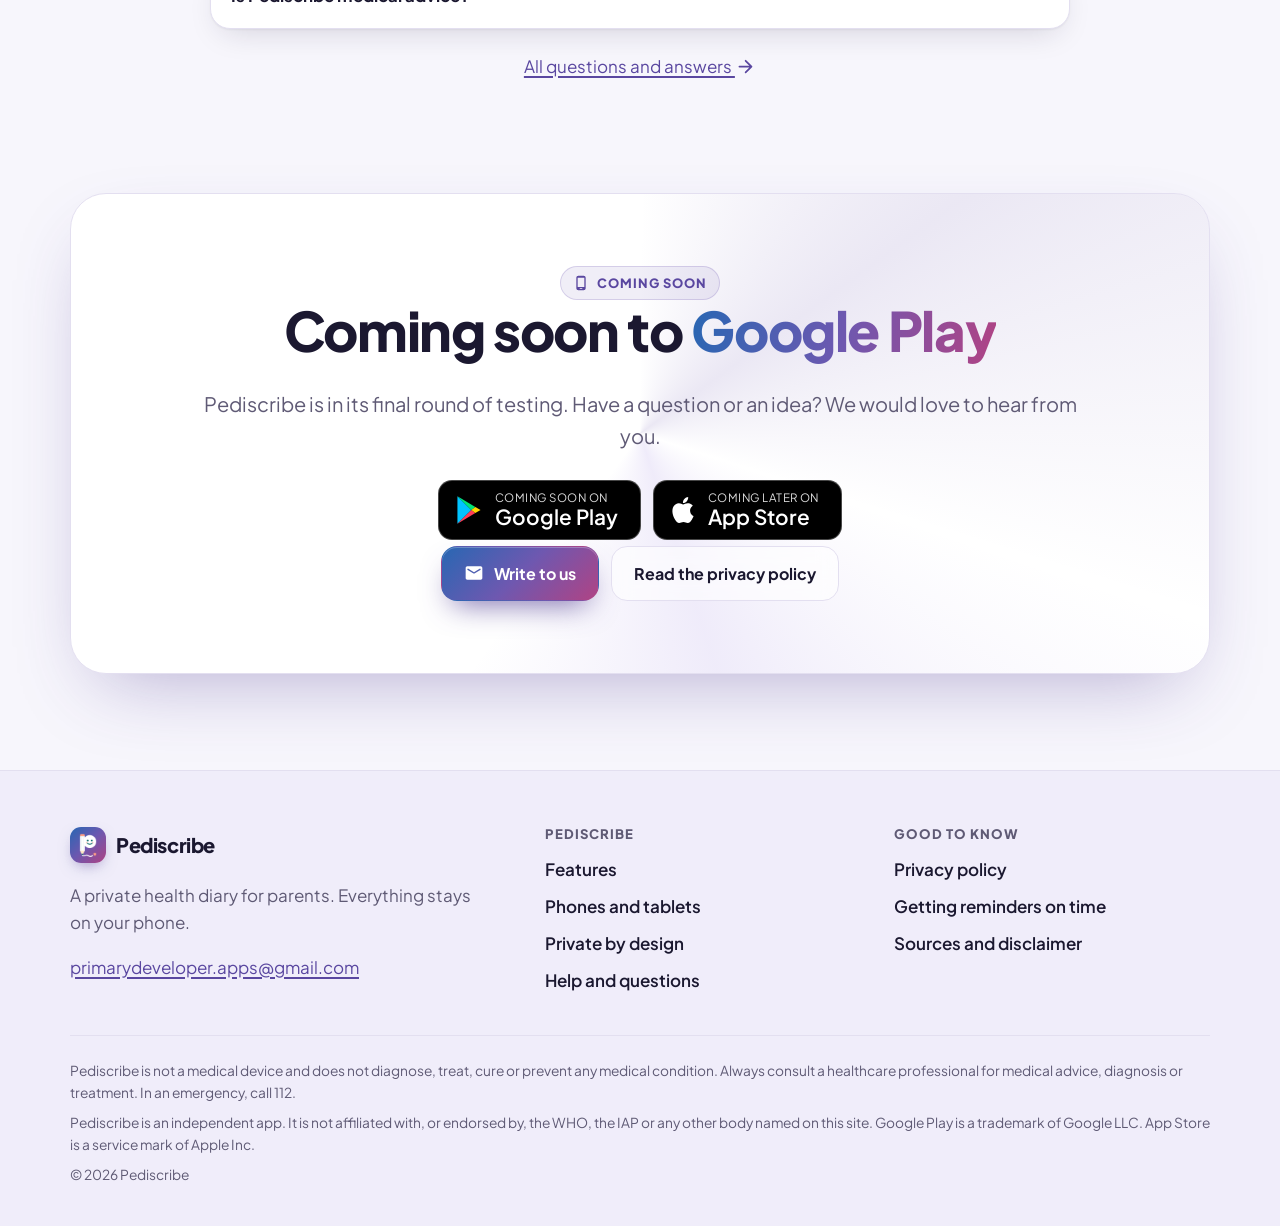
==== commit 57645188: "App Store badge beside Google Play: coming later Co-Authored-By: Claude Opus 5.5 <noreply@anthropic." ====
--- a/index.html
+++ b/index.html
@@ -13,7 +13,7 @@
   <link rel="icon" href="/assets/img/logo-32.png?v=3" sizes="32x32">
   <link rel="apple-touch-icon" href="/assets/img/logo-180.png?v=3">
   <link rel="preload" href="/assets/fonts/plus-jakarta-sans.woff2" as="font" type="font/woff2" crossorigin>
-  <link rel="stylesheet" href="/assets/css/site.css?v=7">
+  <link rel="stylesheet" href="/assets/css/site.css?v=8">
   <script src="/assets/js/theme.js"></script>
   <script src="/assets/js/site.js?v=3" defer></script>
 </head>
@@ -54,6 +54,7 @@
           <p class="lead reveal d2">Pediscribe helps you keep track of illnesses, medicines, vaccines and growth, reminds you at every dose, and keeps it all on your own phone or tablet. No account, no internet, no ads.</p>
           <div class="hero-actions reveal d3">
             <span class="store-badge" role="note"><svg class="play" viewBox="0 0 24 26" aria-hidden="true"><path fill="#00c3ff" d="M2 1 2 25 14 13Z"/><path fill="#00e676" d="M2 1 14 13 17.5 10.3Z"/><path fill="#ff3d57" d="M2 25 14 13 17.5 15.7Z"/><path fill="#ffd500" d="M17.5 10.3 14 13 17.5 15.7 22 13Z"/></svg><span><small>Coming soon on</small><b>Google Play</b></span></span>
+<span class="store-badge" role="note"><svg class="apple" viewBox="0 0 24 24" aria-hidden="true"><path fill="#ffffff" d="M12.152 6.896c-.948 0-2.415-1.078-3.96-1.04-2.04.027-3.91 1.183-4.961 3.014-2.117 3.675-.546 9.103 1.519 12.09 1.013 1.454 2.208 3.09 3.792 3.039 1.52-.065 2.09-.987 3.935-.987 1.831 0 2.35.987 3.96.948 1.637-.026 2.676-1.48 3.676-2.948 1.156-1.688 1.636-3.325 1.662-3.415-.039-.013-3.182-1.221-3.22-4.857-.026-3.04 2.48-4.494 2.597-4.559-1.429-2.09-3.623-2.324-4.39-2.376-2-.156-3.675 1.09-4.61 1.09zM15.53 3.83c.843-1.012 1.4-2.427 1.245-3.83-1.207.052-2.662.805-3.532 1.818-.78.896-1.454 2.338-1.273 3.714 1.338.104 2.715-.688 3.559-1.701"/></svg><span><small>Coming later on</small><b>App Store</b></span></span>
             <a class="btn btn-ghost" href="#features">See what it does <svg class="icon" aria-hidden="true"><use href="/assets/icons.svg#arrow_forward"/></svg></a>
           </div>
           <ul class="trust reveal d3">
@@ -407,6 +408,7 @@
         <p class="lead">Pediscribe is in its final round of testing. Have a question or an idea? We would love to hear from you.</p>
         <div class="stores" aria-label="Where to get Pediscribe">
           <span class="store-badge" role="note"><svg class="play" viewBox="0 0 24 26" aria-hidden="true"><path fill="#00c3ff" d="M2 1 2 25 14 13Z"/><path fill="#00e676" d="M2 1 14 13 17.5 10.3Z"/><path fill="#ff3d57" d="M2 25 14 13 17.5 15.7Z"/><path fill="#ffd500" d="M17.5 10.3 14 13 17.5 15.7 22 13Z"/></svg><span><small>Coming soon on</small><b>Google Play</b></span></span>
+<span class="store-badge" role="note"><svg class="apple" viewBox="0 0 24 24" aria-hidden="true"><path fill="#ffffff" d="M12.152 6.896c-.948 0-2.415-1.078-3.96-1.04-2.04.027-3.91 1.183-4.961 3.014-2.117 3.675-.546 9.103 1.519 12.09 1.013 1.454 2.208 3.09 3.792 3.039 1.52-.065 2.09-.987 3.935-.987 1.831 0 2.35.987 3.96.948 1.637-.026 2.676-1.48 3.676-2.948 1.156-1.688 1.636-3.325 1.662-3.415-.039-.013-3.182-1.221-3.22-4.857-.026-3.04 2.48-4.494 2.597-4.559-1.429-2.09-3.623-2.324-4.39-2.376-2-.156-3.675 1.09-4.61 1.09zM15.53 3.83c.843-1.012 1.4-2.427 1.245-3.83-1.207.052-2.662.805-3.532 1.818-.78.896-1.454 2.338-1.273 3.714 1.338.104 2.715-.688 3.559-1.701"/></svg><span><small>Coming later on</small><b>App Store</b></span></span>
         </div>
         <div class="hero-actions center">
           <a class="btn btn-primary" href="mailto:primarydeveloper.apps@gmail.com?subject=Question%20about%20Pediscribe"><svg class="icon" aria-hidden="true"><use href="/assets/icons.svg#mail"/></svg>Write to us</a>
@@ -444,7 +446,7 @@
       </div>
       <div class="fine">
         <p>Pediscribe is not a medical device and does not diagnose, treat, cure or prevent any medical condition. Always consult a healthcare professional for medical advice, diagnosis or treatment. In an emergency, call 112.</p>
-        <p>Pediscribe is an independent app. It is not affiliated with, or endorsed by, the WHO, the IAP or any other body named on this site. Google Play is a trademark of Google LLC.</p>
+        <p>Pediscribe is an independent app. It is not affiliated with, or endorsed by, the WHO, the IAP or any other body named on this site. Google Play is a trademark of Google LLC. App Store is a service mark of Apple Inc.</p>
         <p>© 2026 Pediscribe</p>
       </div>
     </div>
--- a/assets/css/site.css
+++ b/assets/css/site.css
@@ -1566,6 +1566,10 @@
   width: 28px;
   height: 30px;
 }
+.store-badge .apple {
+  width: 26px;
+  height: 28px;
+}
 .store-badge small {
   display: block;
   font-size: 0.72rem;
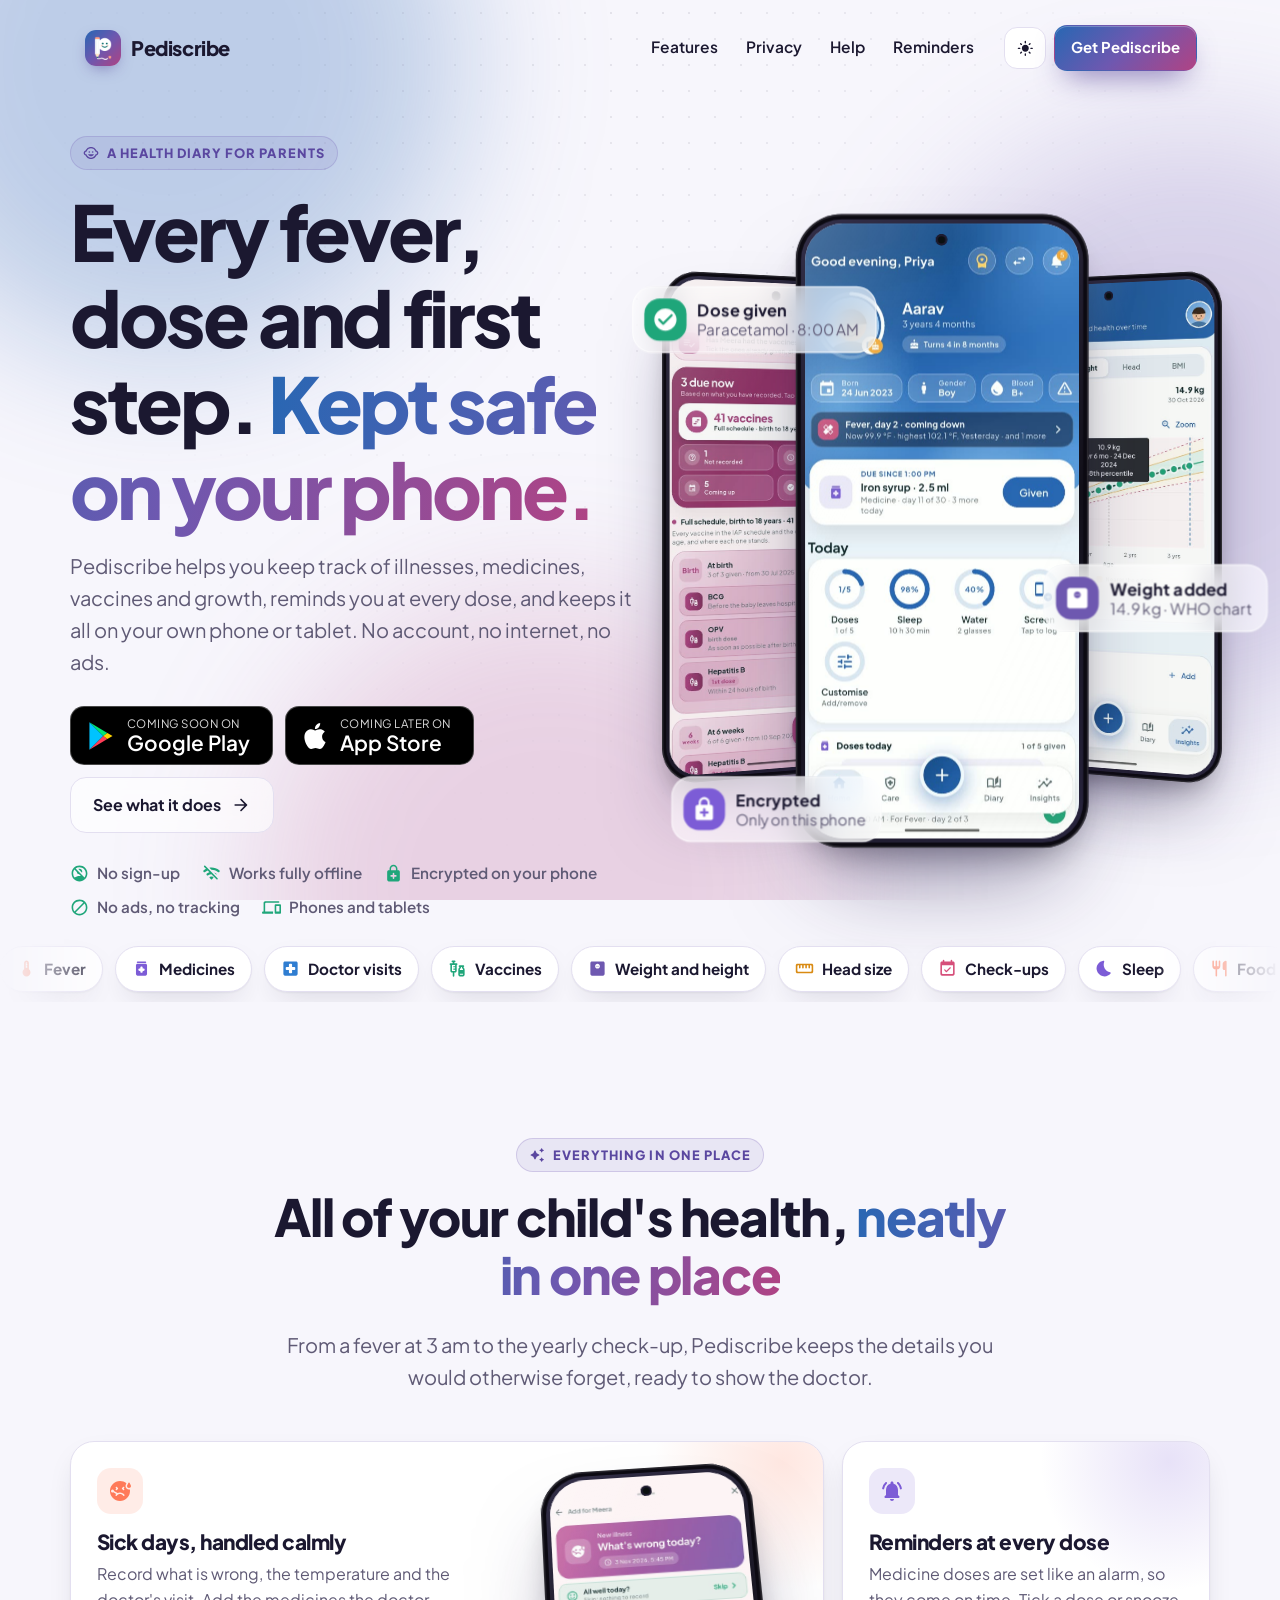
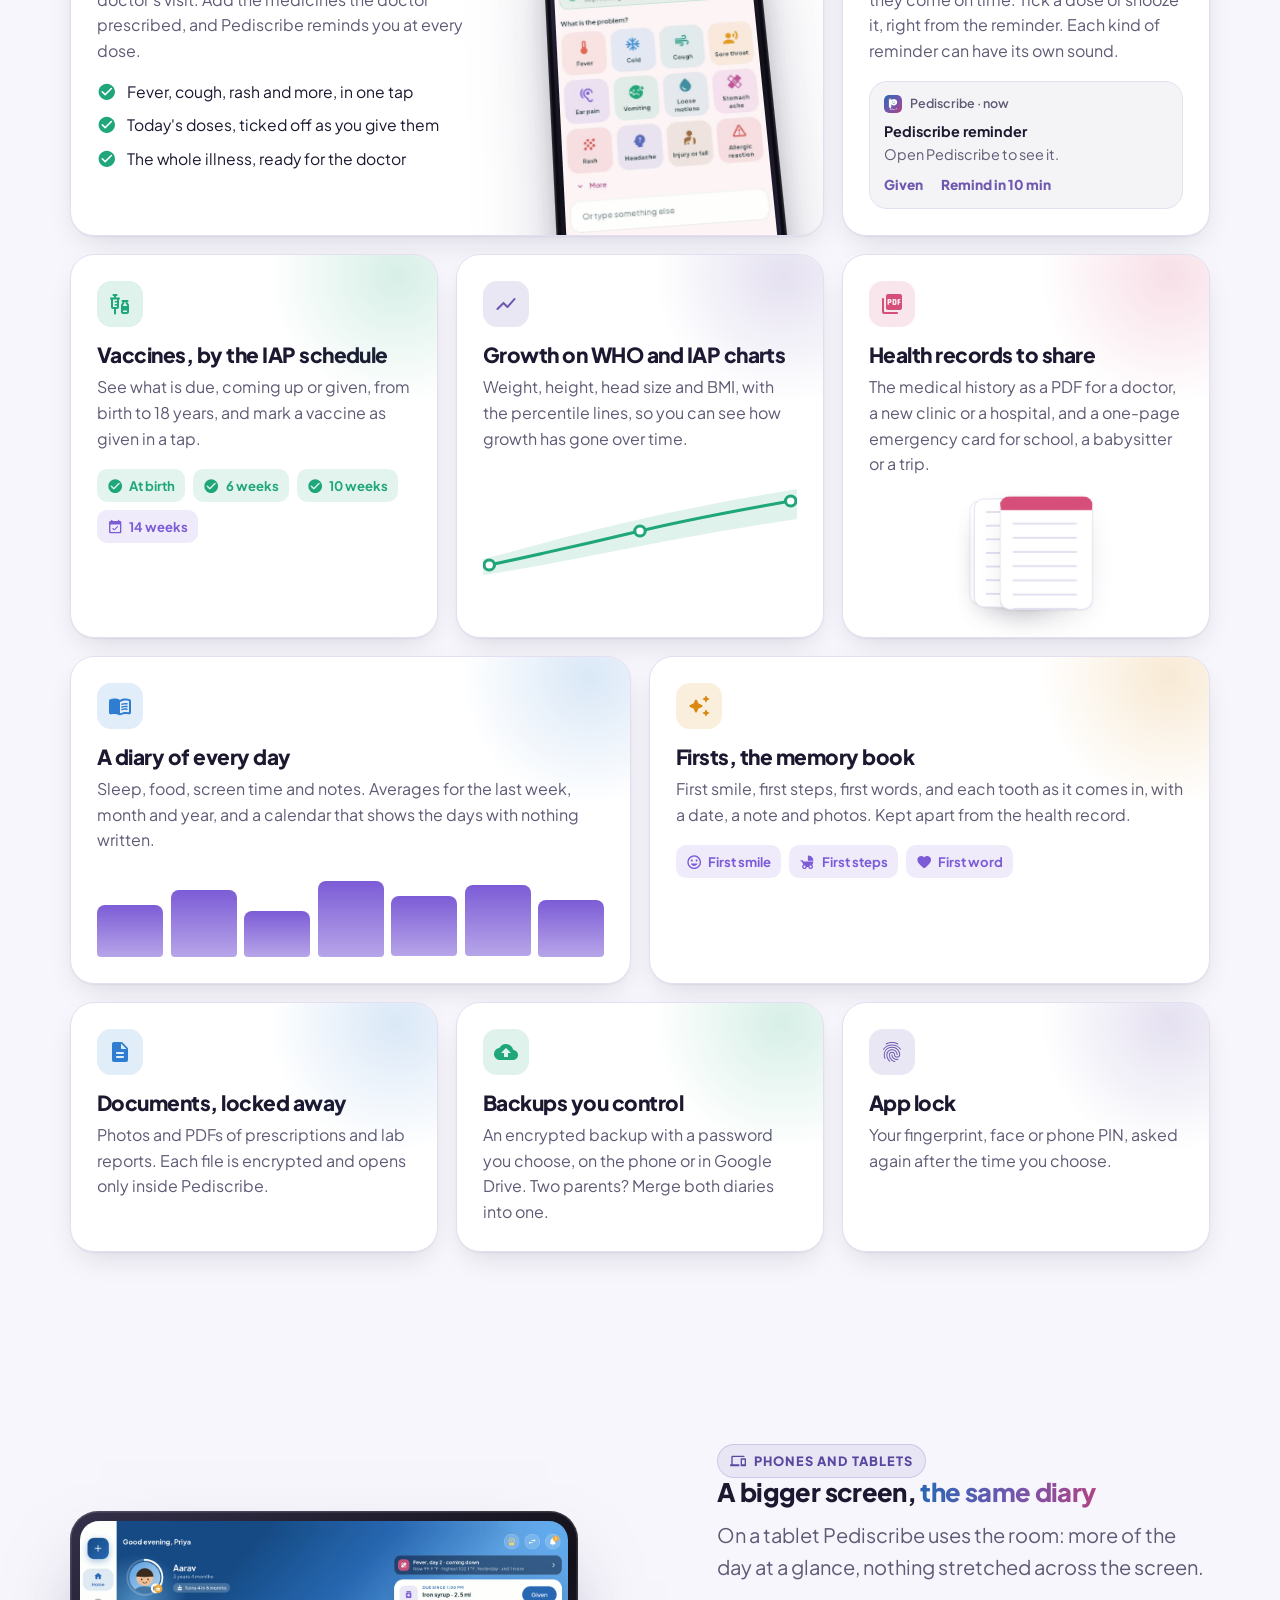
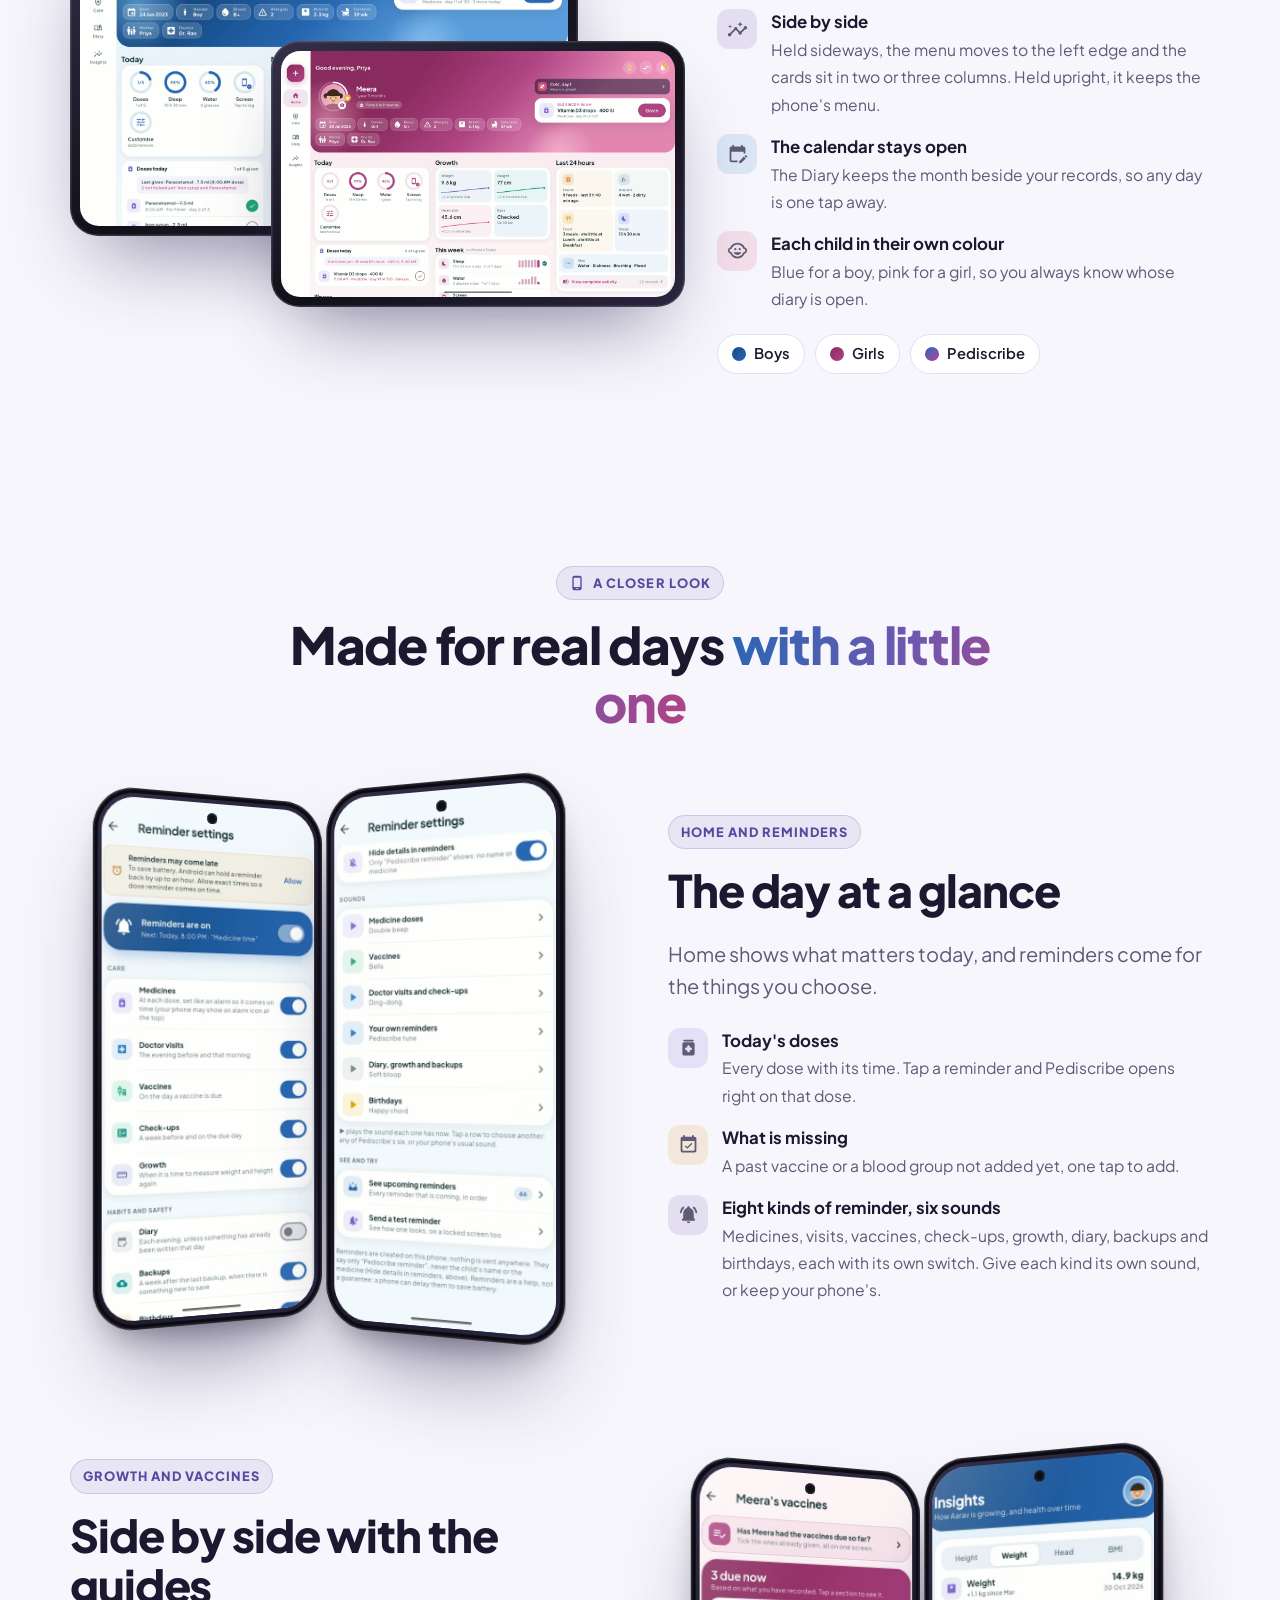
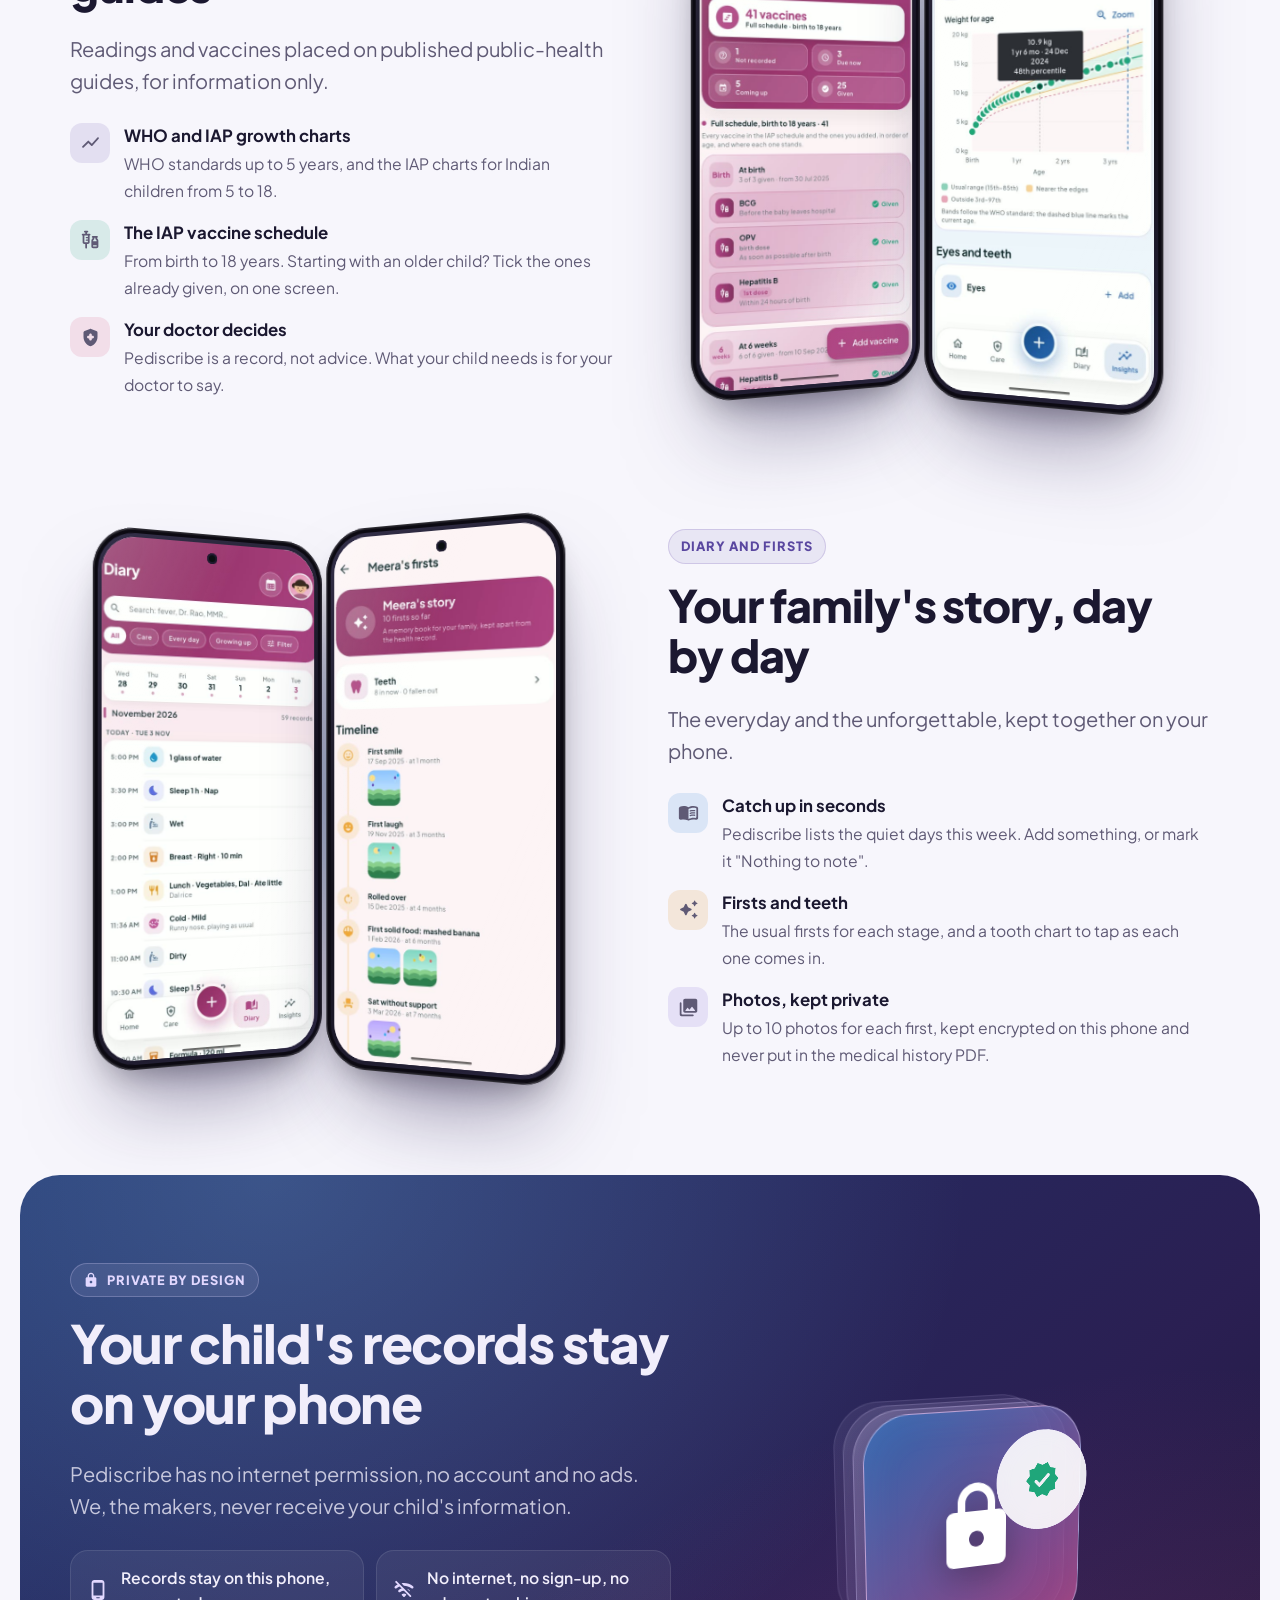
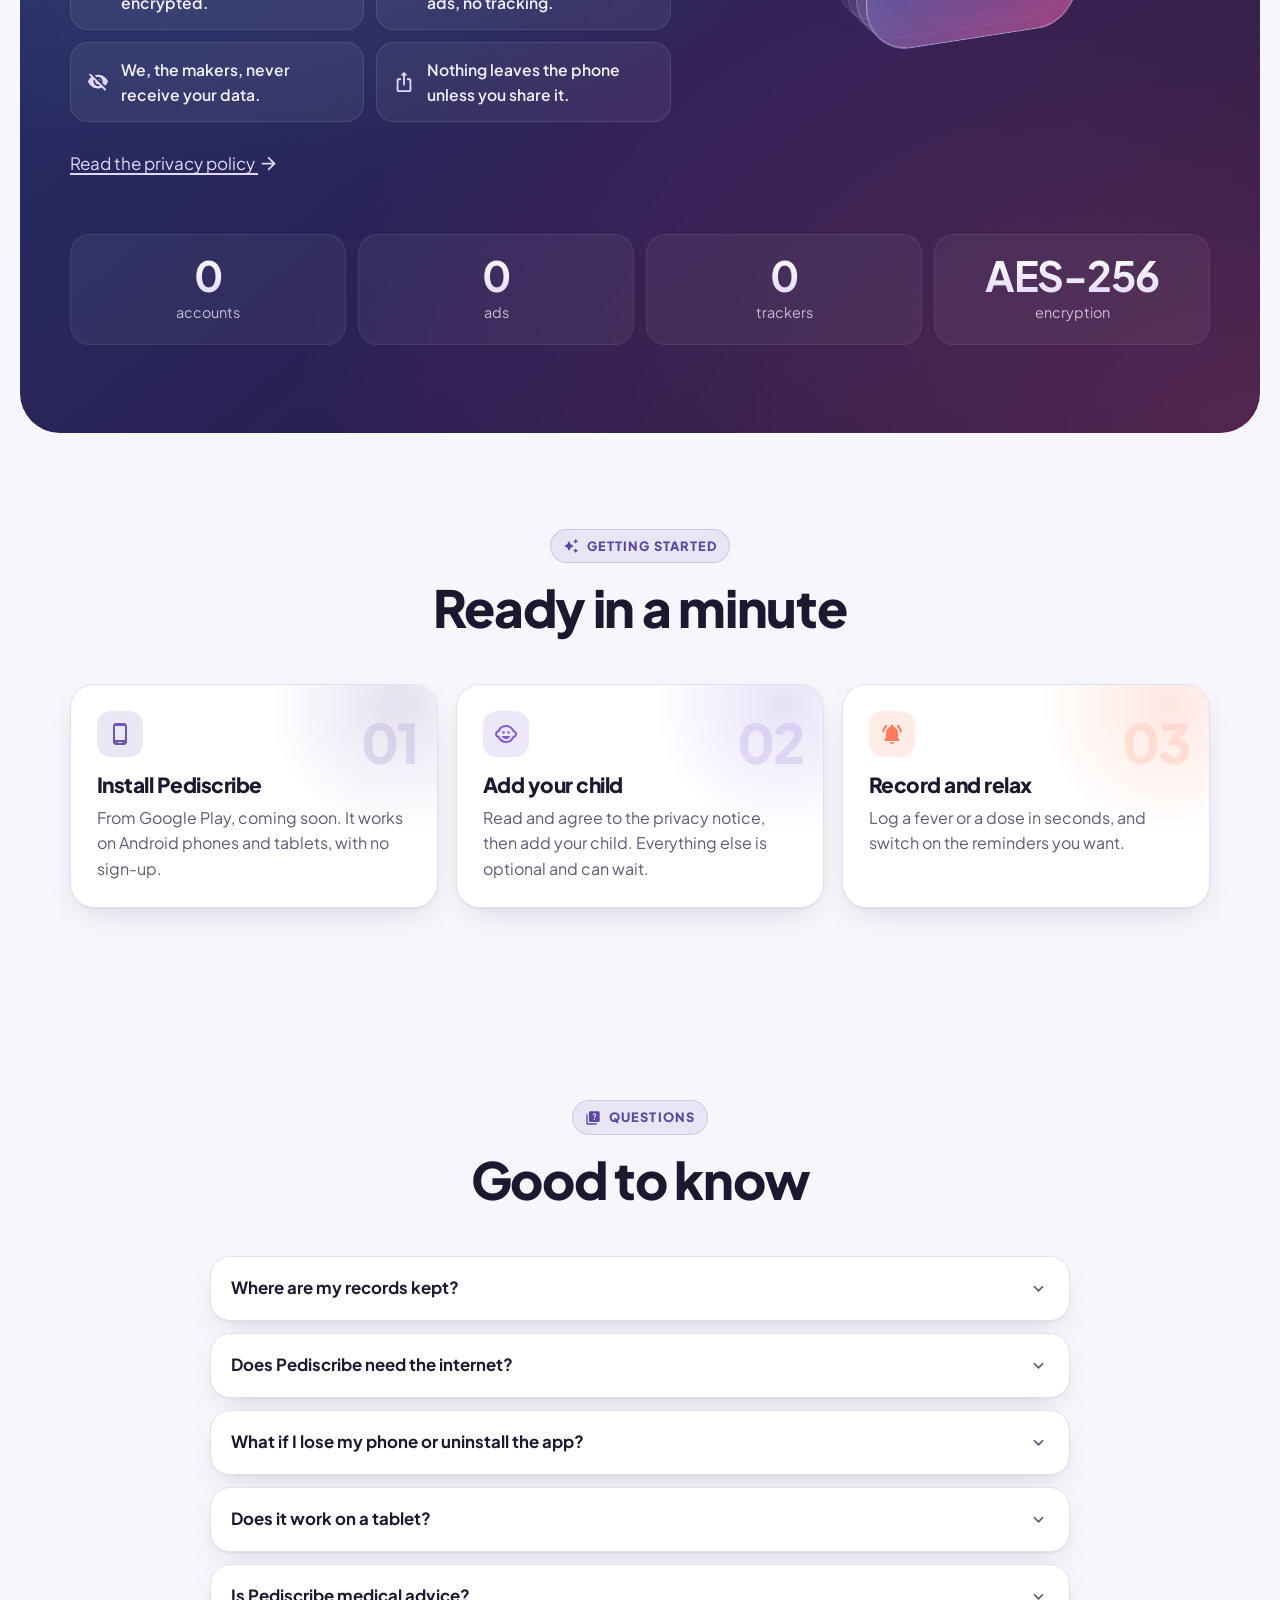
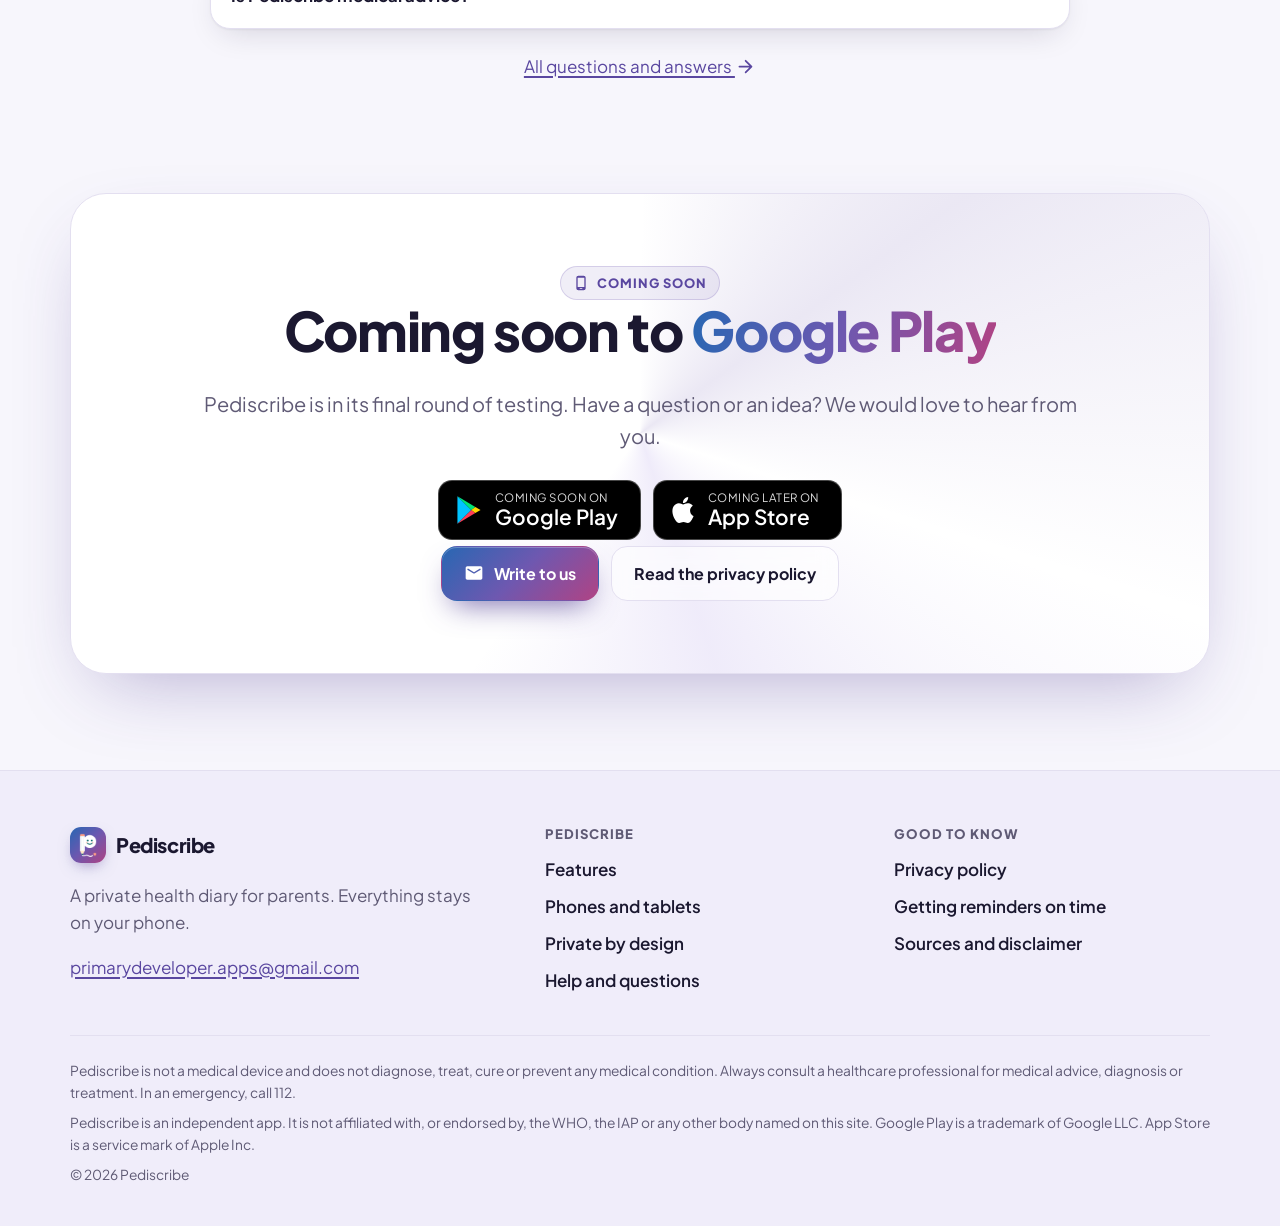
==== commit 59628300: "Up to 10 photos for each first Co-Authored-By: Claude Opus 5.5 <noreply@anthropic.com>" ====
--- a/index.html
+++ b/index.html
@@ -300,7 +300,7 @@
             <ul class="points">
               <li><span class="tile c-blue"><svg class="icon" aria-hidden="true"><use href="/assets/icons.svg#menu_book"/></svg></span><div><b>Catch up in seconds</b><span>Pediscribe lists the quiet days this week. Add something, or mark it "Nothing to note".</span></div></li>
               <li><span class="tile c-gold"><svg class="icon" aria-hidden="true"><use href="/assets/icons.svg#auto_awesome"/></svg></span><div><b>Firsts and teeth</b><span>The usual firsts for each stage, and a tooth chart to tap as each one comes in.</span></div></li>
-              <li><span class="tile c-violet"><svg class="icon" aria-hidden="true"><use href="/assets/icons.svg#photo_library"/></svg></span><div><b>Photos, kept private</b><span>Up to four photos for each first, kept encrypted on this phone and never put in the medical history PDF.</span></div></li>
+              <li><span class="tile c-violet"><svg class="icon" aria-hidden="true"><use href="/assets/icons.svg#photo_library"/></svg></span><div><b>Photos, kept private</b><span>Up to 10 photos for each first, kept encrypted on this phone and never put in the medical history PDF.</span></div></li>
             </ul>
           </div>
         </div>
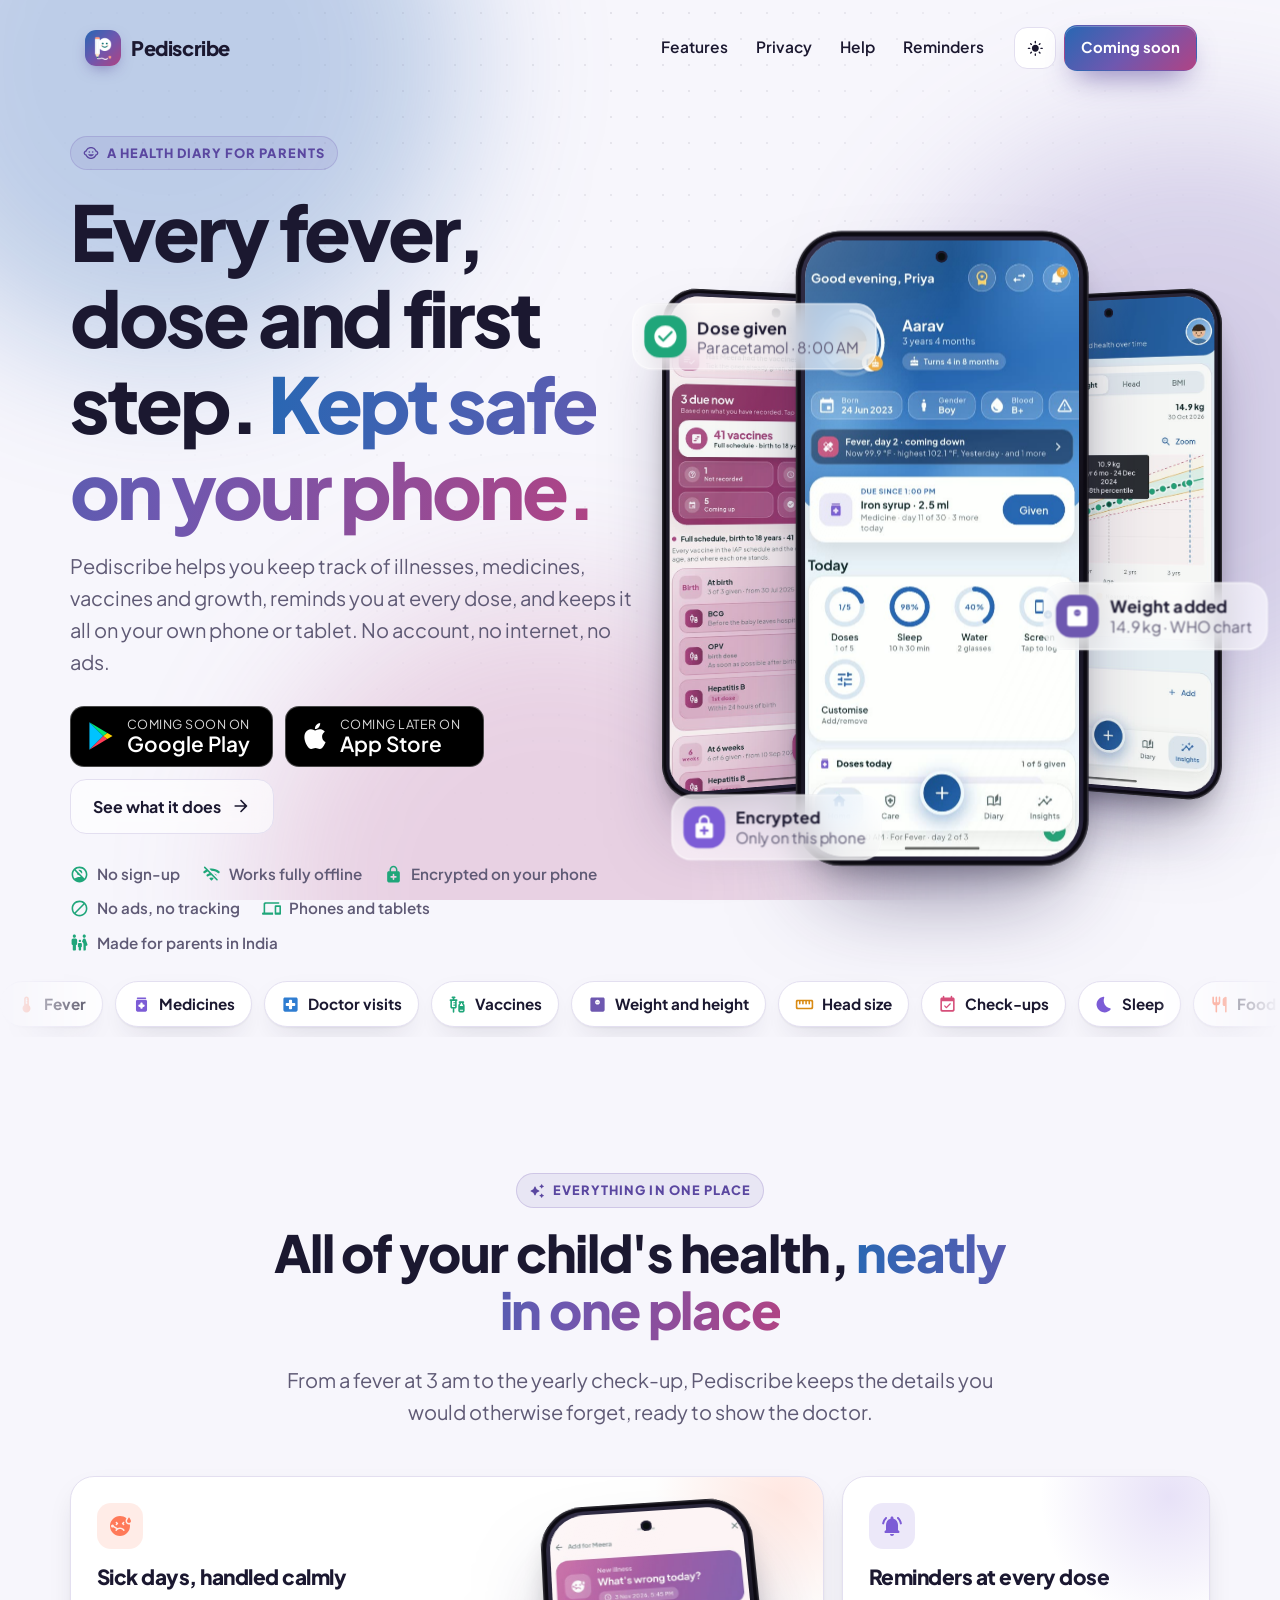
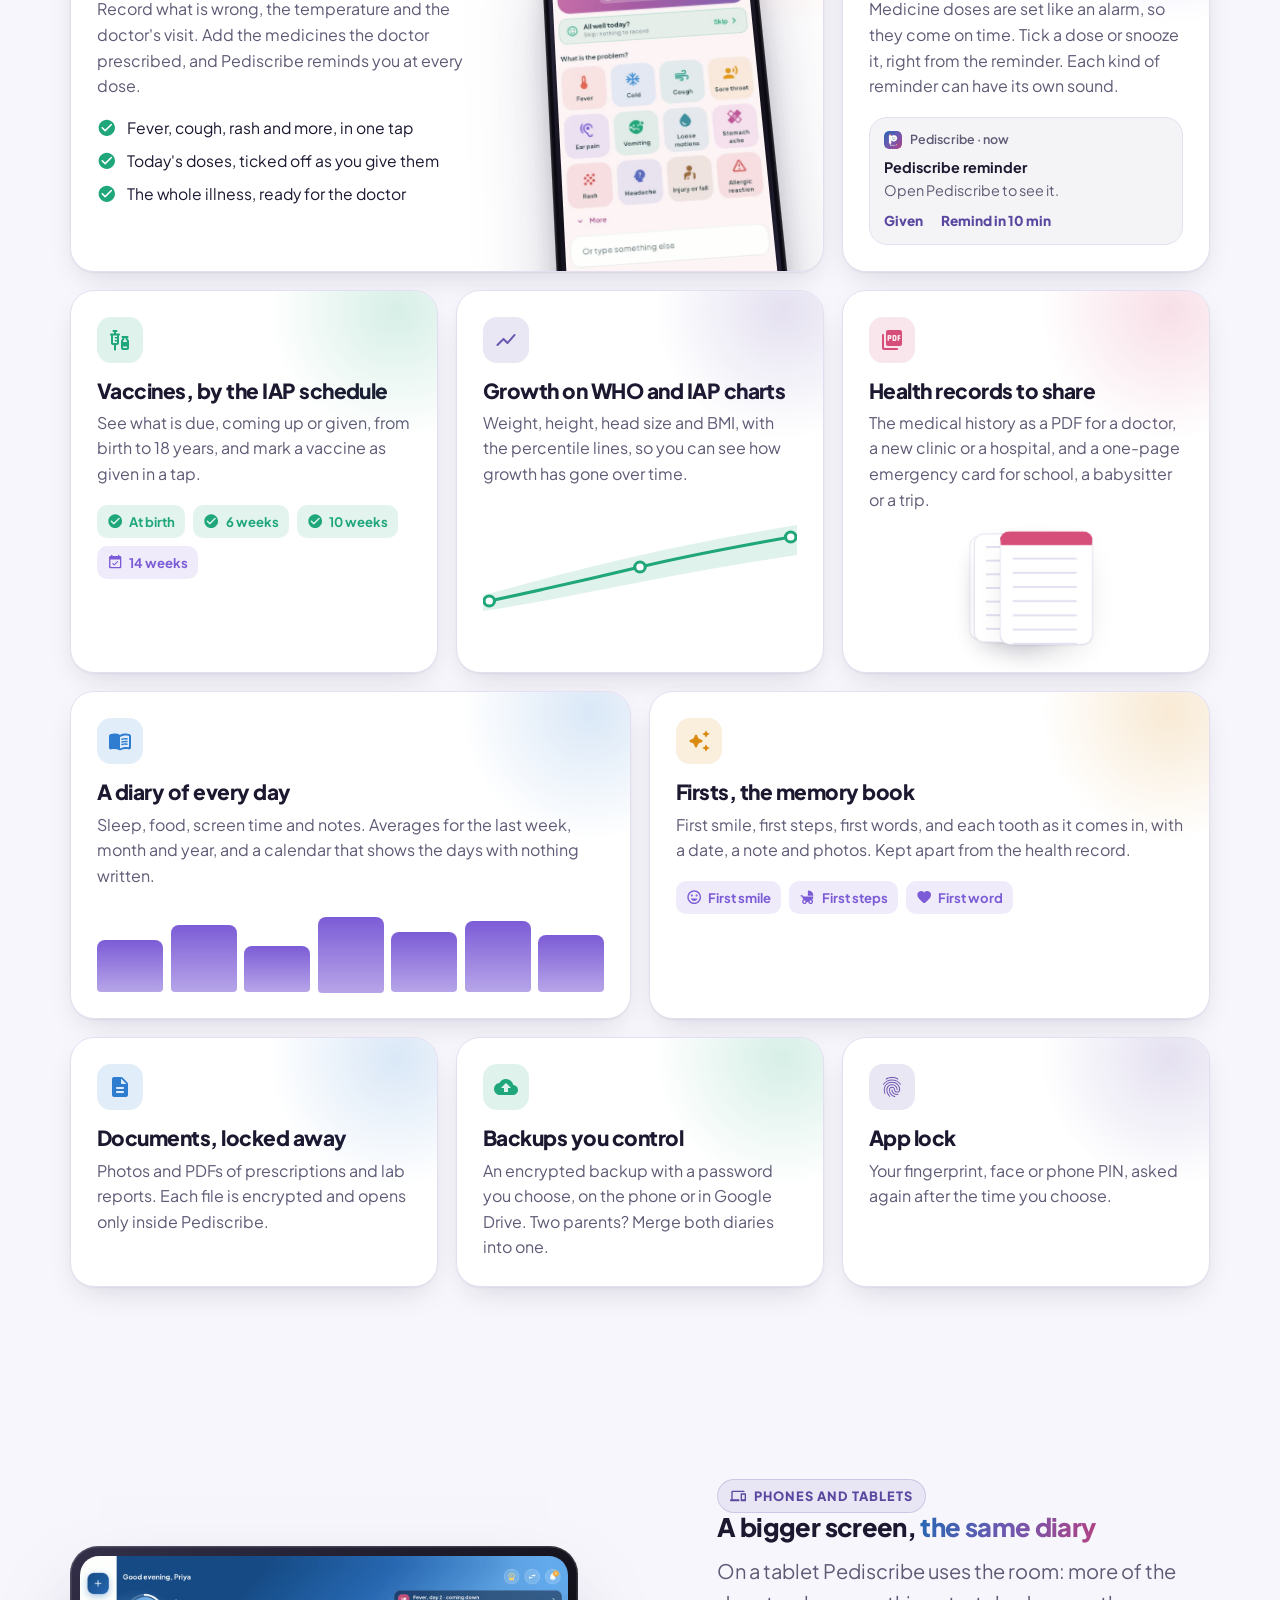
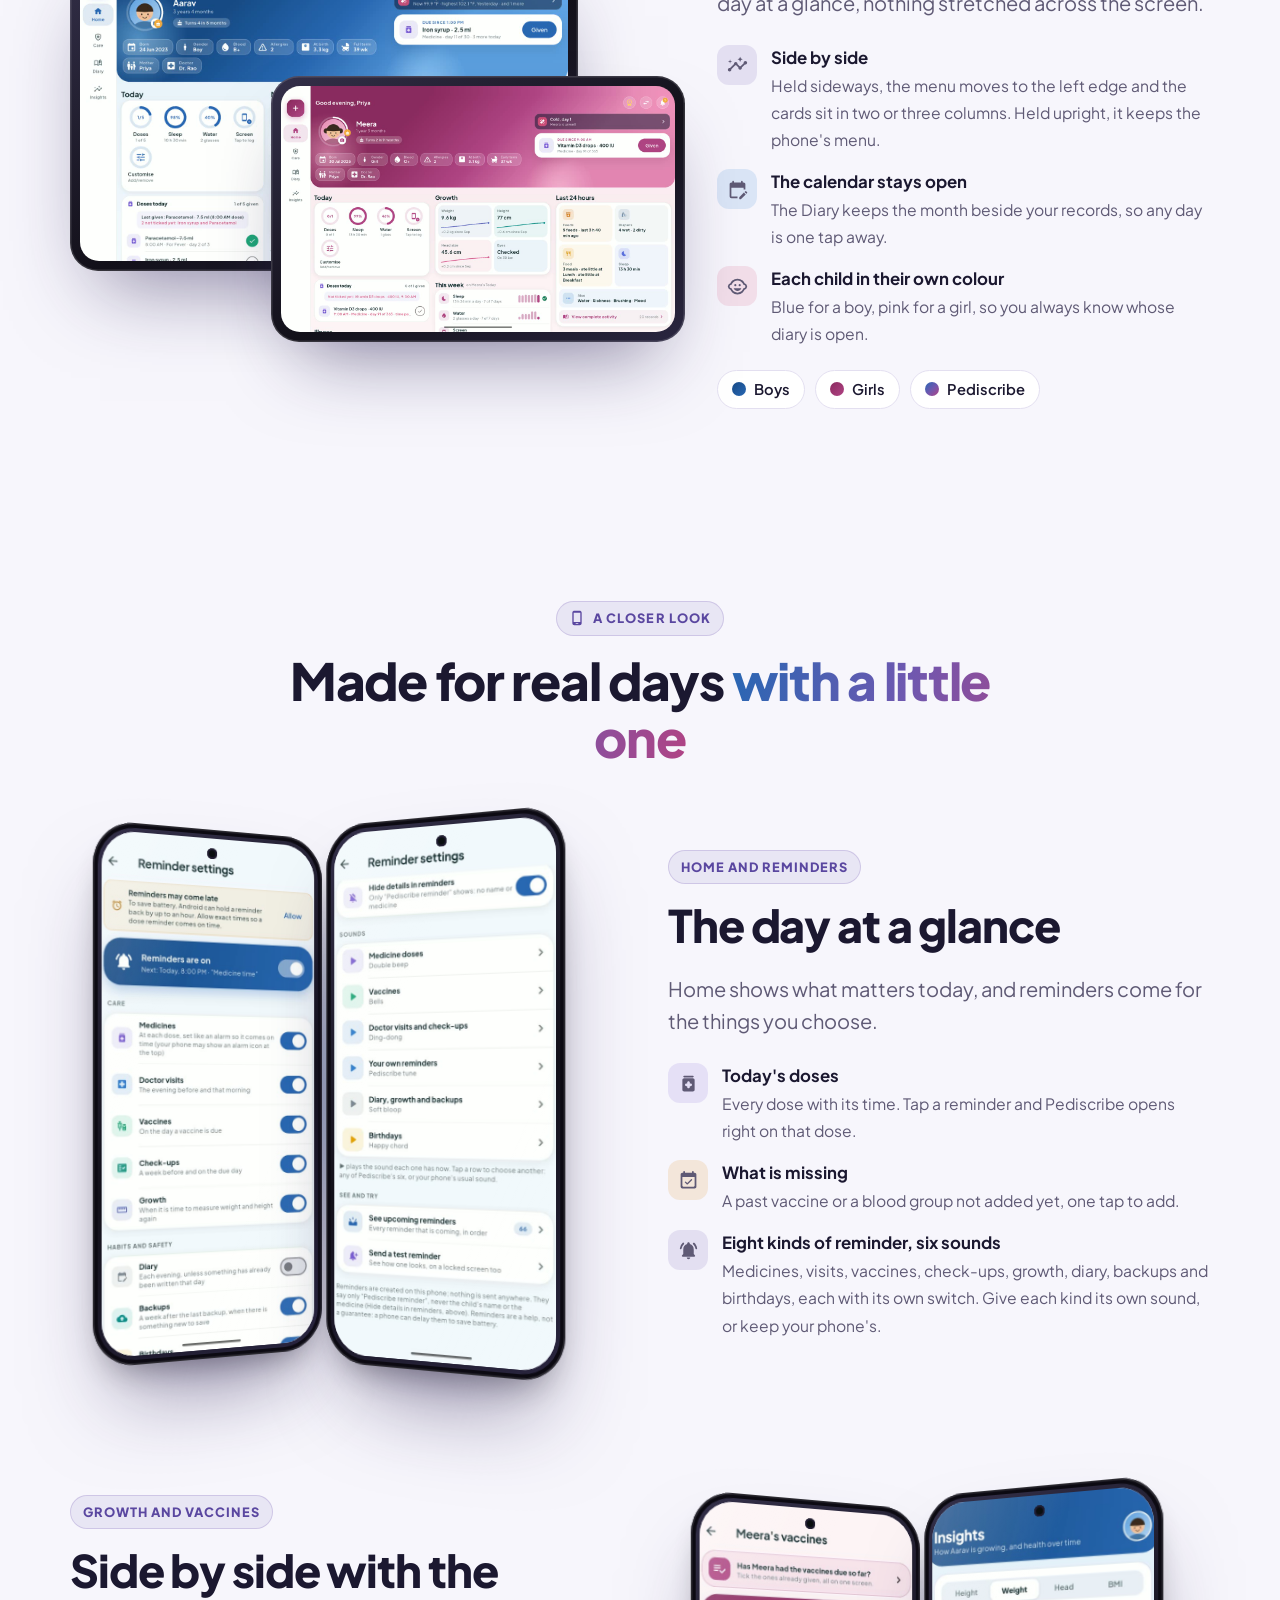
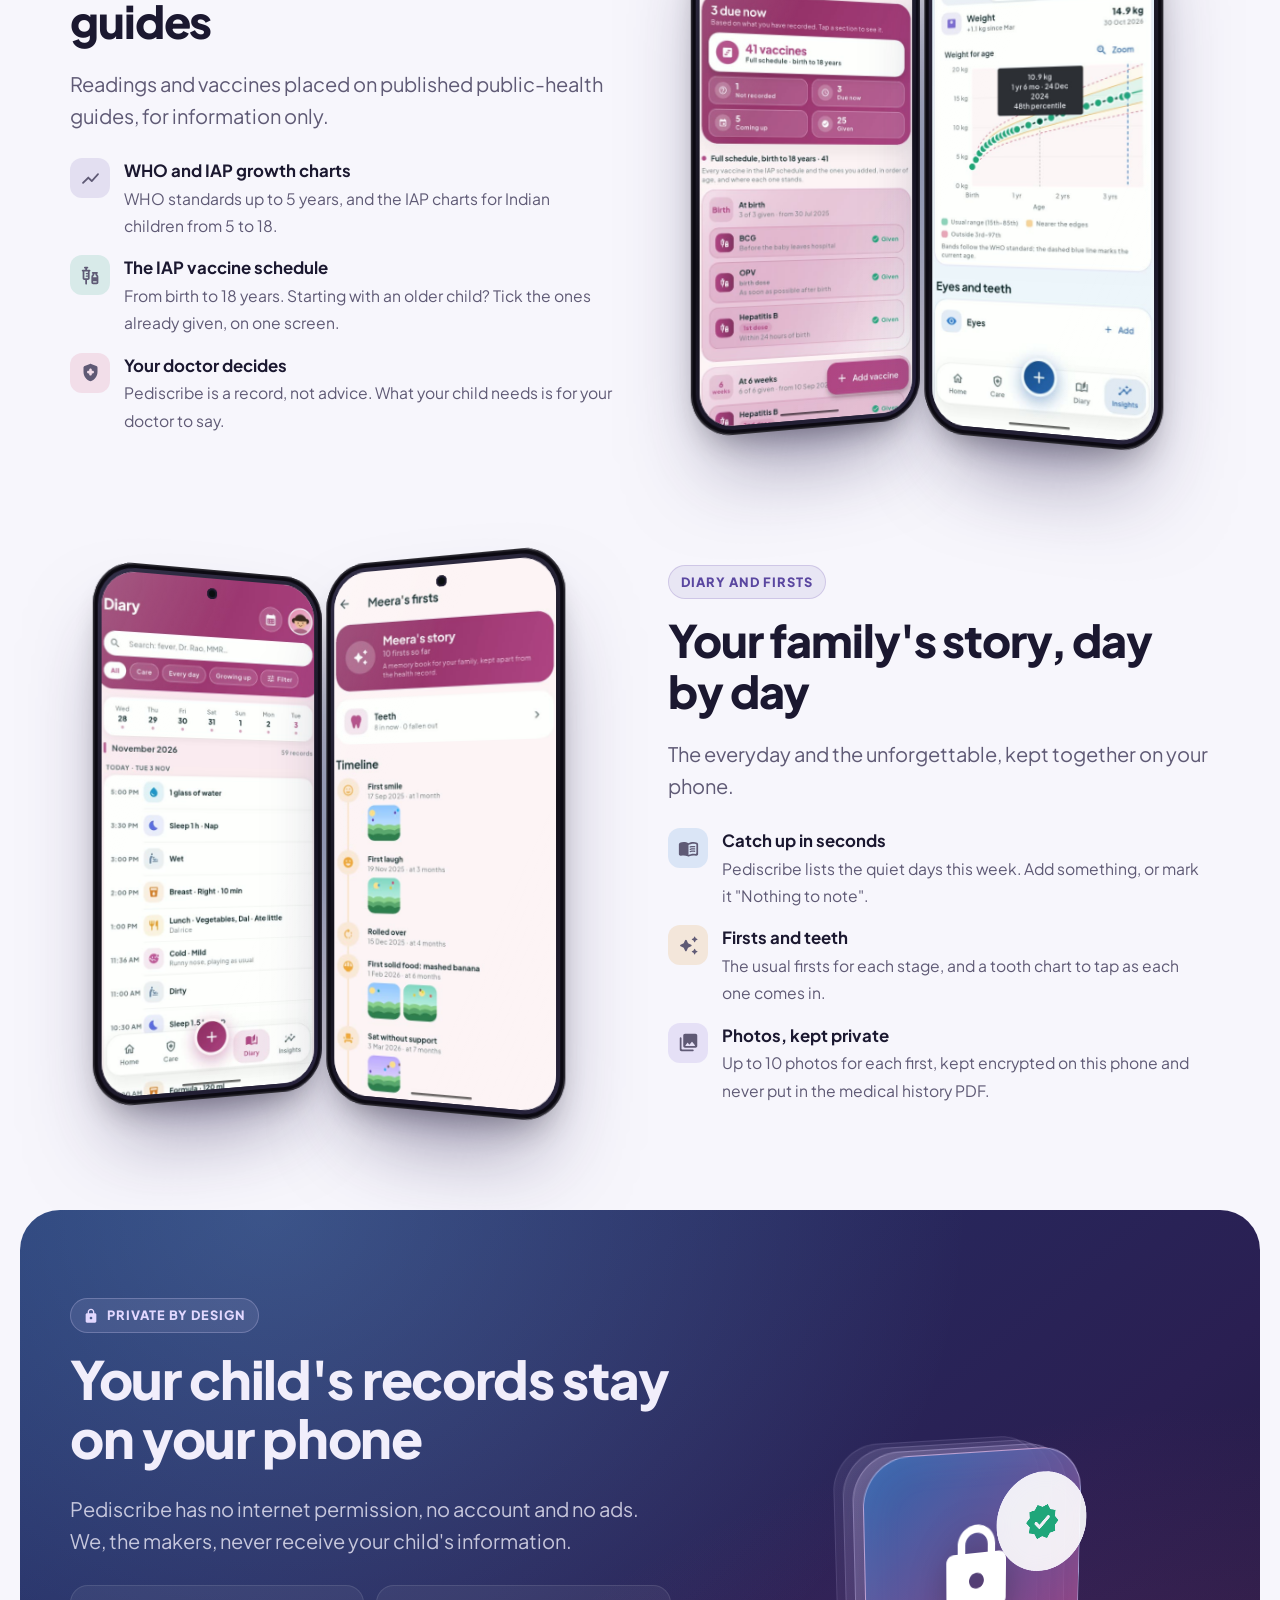
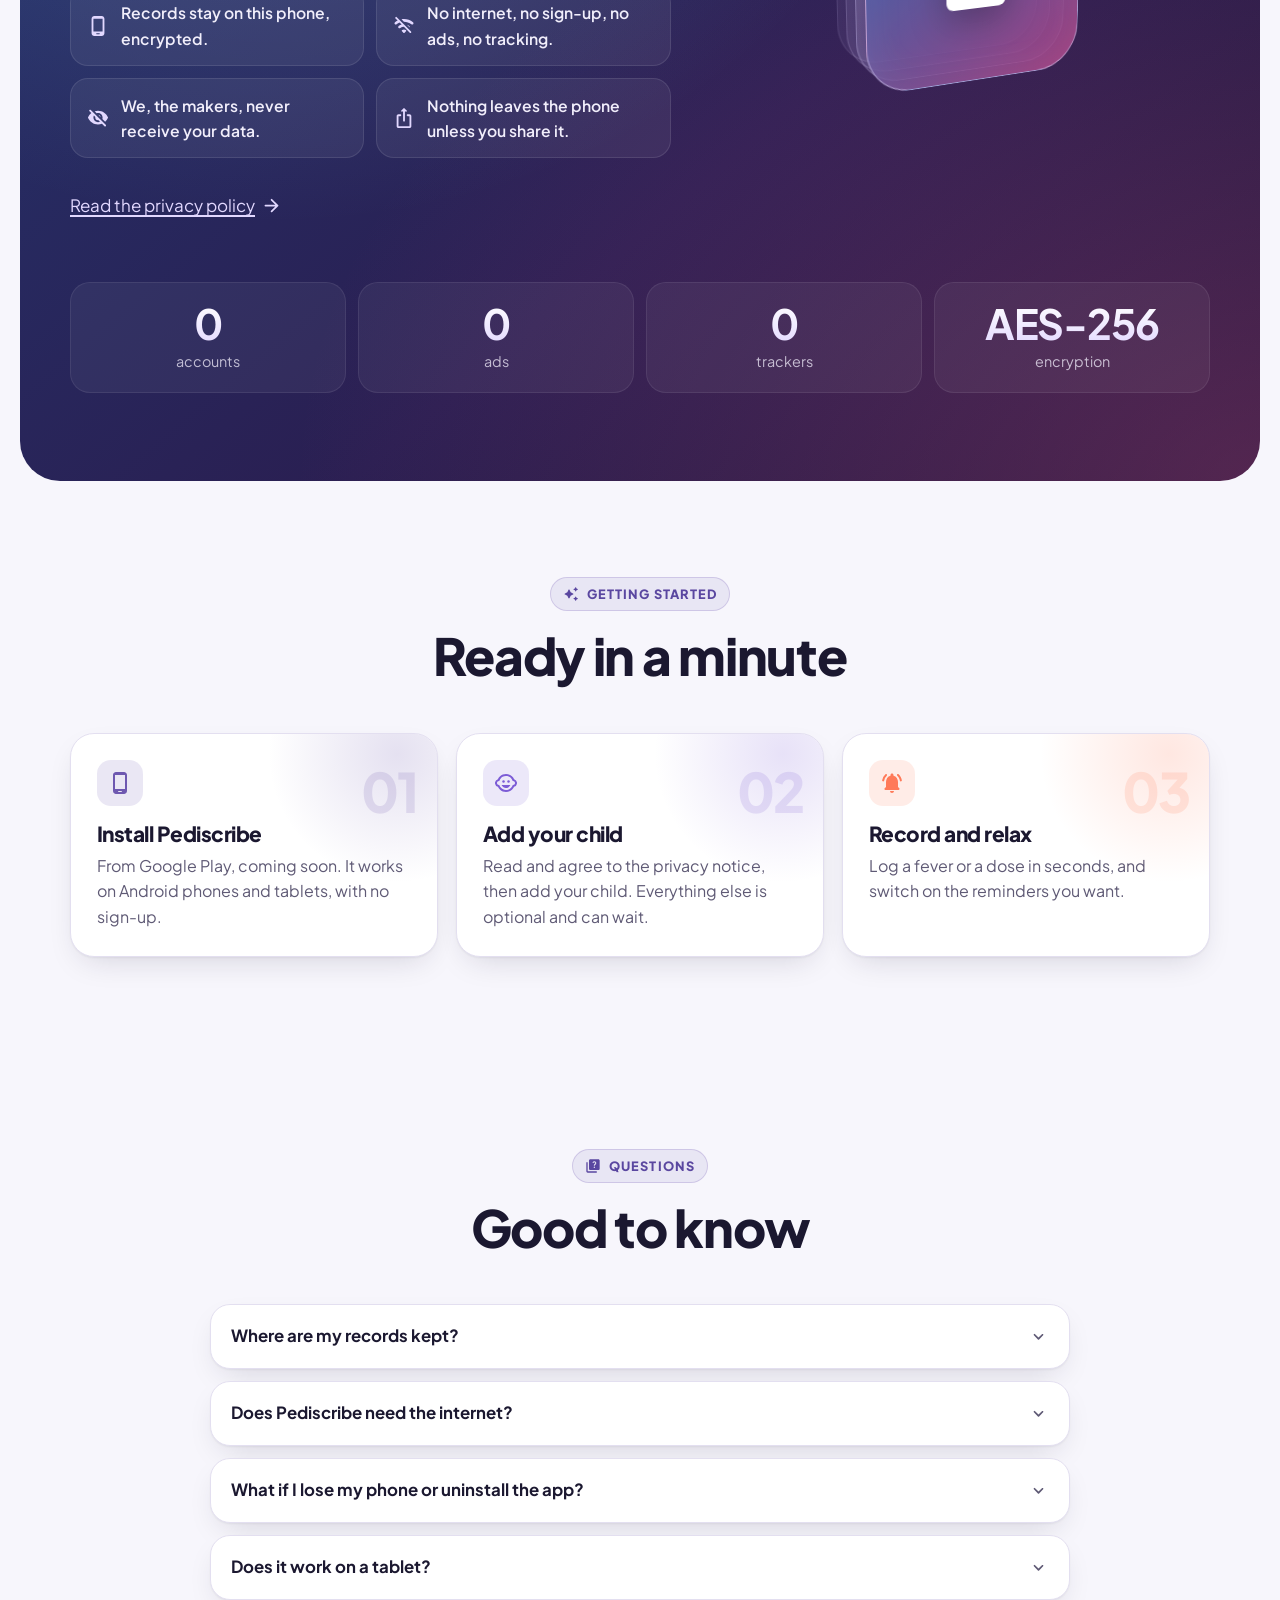
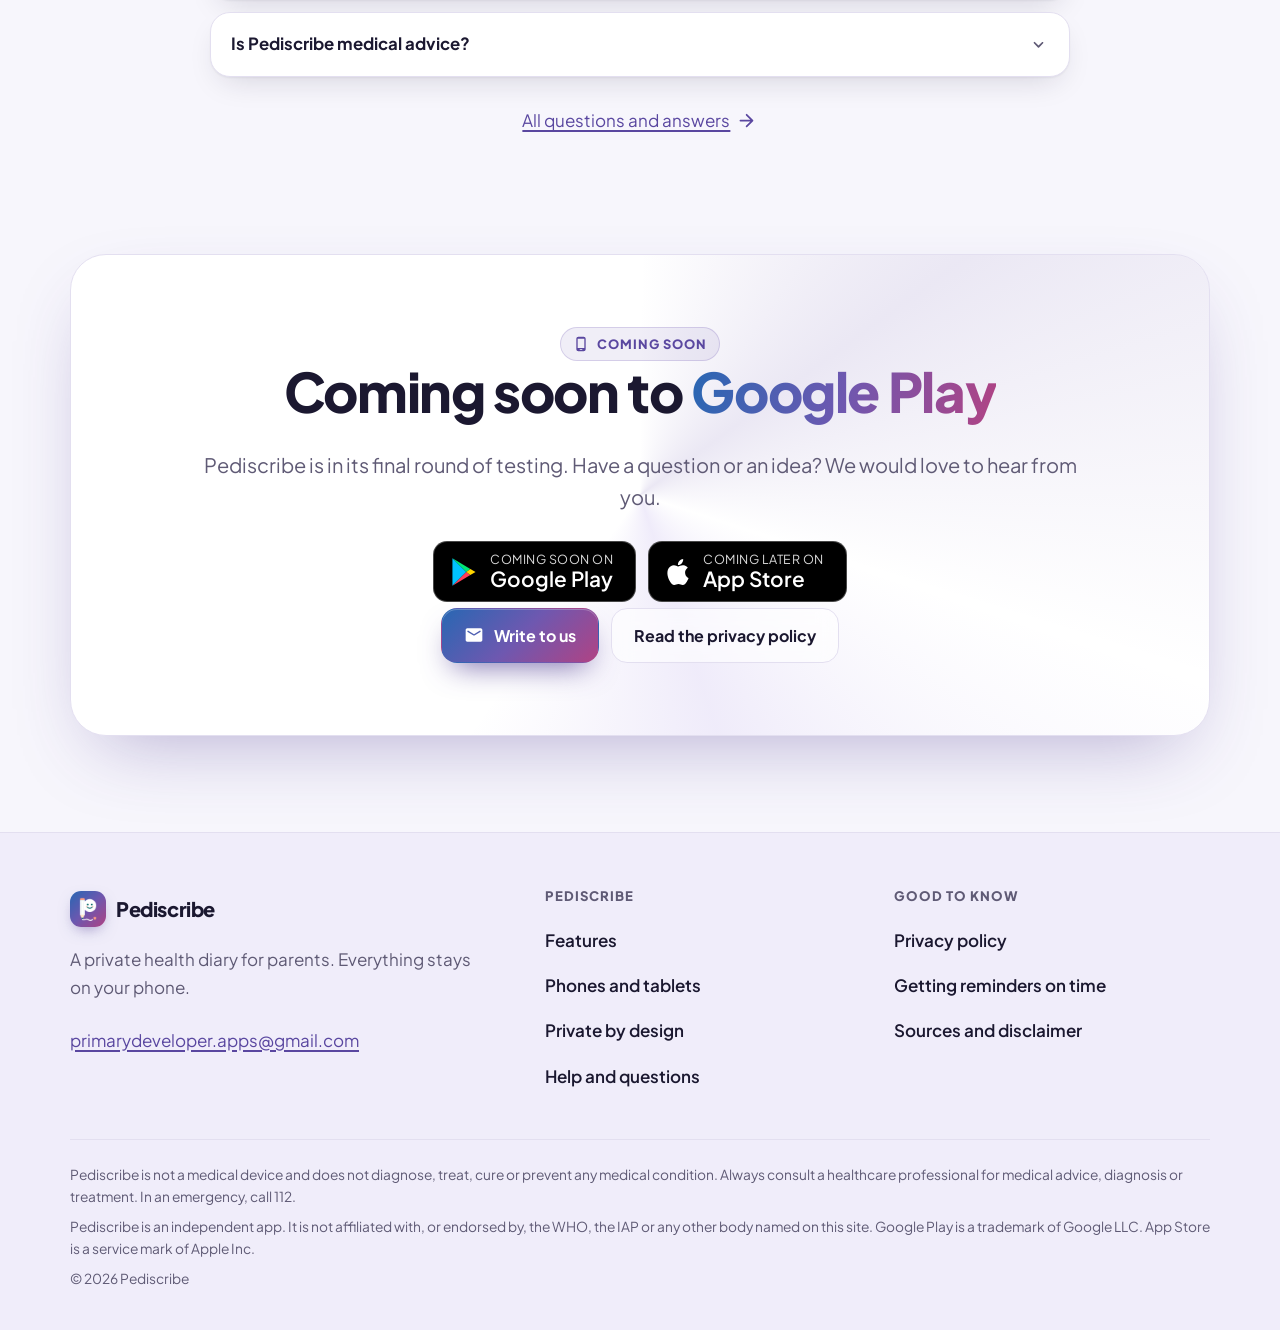
==== commit f2cd009b: "Link preview picture, honest "Coming soon" button, made for India, easier taps - A 1200x630 preview " ====
--- a/index.html
+++ b/index.html
@@ -9,11 +9,17 @@
   <meta name="theme-color" content="#6e58b0">
   <meta property="og:title" content="Pediscribe · A private health diary for parents">
   <meta property="og:description" content="Illnesses, medicines, vaccines and growth, kept on your own phone. No account, no internet, no ads.">
+  <meta property="og:site_name" content="Pediscribe">
+  <meta property="og:image" content="https://pediscribe.vercel.app/assets/img/og.jpg">
+  <meta property="og:image:width" content="1200">
+  <meta property="og:image:height" content="630">
+  <meta property="og:image:alt" content="Pediscribe: every fever, dose and first step, kept safe on your phone. No account, works offline, no ads.">
+  <meta name="twitter:card" content="summary_large_image">
   <meta property="og:type" content="website">
   <link rel="icon" href="/assets/img/logo-32.png?v=3" sizes="32x32">
   <link rel="apple-touch-icon" href="/assets/img/logo-180.png?v=3">
   <link rel="preload" href="/assets/fonts/plus-jakarta-sans.woff2" as="font" type="font/woff2" crossorigin>
-  <link rel="stylesheet" href="/assets/css/site.css?v=8">
+  <link rel="stylesheet" href="/assets/css/site.css?v=9">
   <script src="/assets/js/theme.js"></script>
   <script src="/assets/js/site.js?v=3" defer></script>
 </head>
@@ -30,14 +36,14 @@
           <a href="/privacy">Privacy</a>
           <a href="/help">Help</a>
           <a href="/reminders">Reminders</a>
-          <a class="menu-only" href="/#get">Get Pediscribe</a>
+          <a class="menu-only" href="/#get">Coming soon</a>
         </nav>
         <div class="nav-tools">
           <button class="icon-btn theme-toggle" type="button" aria-label="Switch between light and dark">
             <svg class="icon icon-sun" aria-hidden="true"><use href="/assets/icons.svg#light_mode"/></svg>
             <svg class="icon icon-moon" aria-hidden="true"><use href="/assets/icons.svg#dark_mode"/></svg>
           </button>
-          <a class="btn btn-primary btn-sm nav-cta" href="/#get">Get Pediscribe</a>
+          <a class="btn btn-primary btn-sm nav-cta" href="/#get">Coming soon</a>
           <button class="icon-btn menu-btn" type="button" aria-label="Menu" aria-expanded="false"><svg class="icon" aria-hidden="true"><use href="/assets/icons.svg#menu"/></svg></button>
         </div>
       </div>
@@ -63,6 +69,7 @@
             <li><svg class="icon" aria-hidden="true"><use href="/assets/icons.svg#enhanced_encryption"/></svg>Encrypted on your phone</li>
             <li><svg class="icon" aria-hidden="true"><use href="/assets/icons.svg#block"/></svg>No ads, no tracking</li>
             <li><svg class="icon" aria-hidden="true"><use href="/assets/icons.svg#devices"/></svg>Phones and tablets</li>
+            <li><svg class="icon" aria-hidden="true"><use href="/assets/icons.svg#family_restroom"/></svg>Made for parents in India</li>
           </ul>
         </div>
 
--- a/assets/css/site.css
+++ b/assets/css/site.css
@@ -279,6 +279,7 @@
   letter-spacing: -0.02em;
   color: var(--ink);
   text-decoration: none;
+  min-height: 40px; /* easy to tap */
 }
 .brand:hover {
   color: var(--ink);
@@ -963,7 +964,7 @@
   display: flex;
   gap: 18px;
   margin-top: 8px;
-  color: var(--primary);
+  color: var(--link); /* readable on the card in light and dark */
   font-weight: 800;
   font-size: 0.85rem;
 }
@@ -1572,7 +1573,7 @@
 }
 .store-badge small {
   display: block;
-  font-size: 0.72rem;
+  font-size: 0.78rem;
   letter-spacing: 0.04em;
   text-transform: uppercase;
   opacity: 0.85;
@@ -1636,7 +1637,21 @@
   padding: 0;
   margin: 0;
   display: grid;
-  gap: 10px;
+  gap: 0;
+}
+/* Links that stand on their own line are at least 40px tall, easy to tap on a phone. Links inside a sentence stay as
+   they are. The footer's by padding, so one that wraps to two lines stays apart from the next. */
+.footer ul a,
+.footer .tagline + a {
+  display: inline-block;
+  padding-block: 9px;
+}
+.more-link a,
+.band .reveal > a {
+  display: inline-flex;
+  align-items: center;
+  gap: 6px;
+  min-height: 40px;
 }
 .footer ul a {
   color: var(--ink);
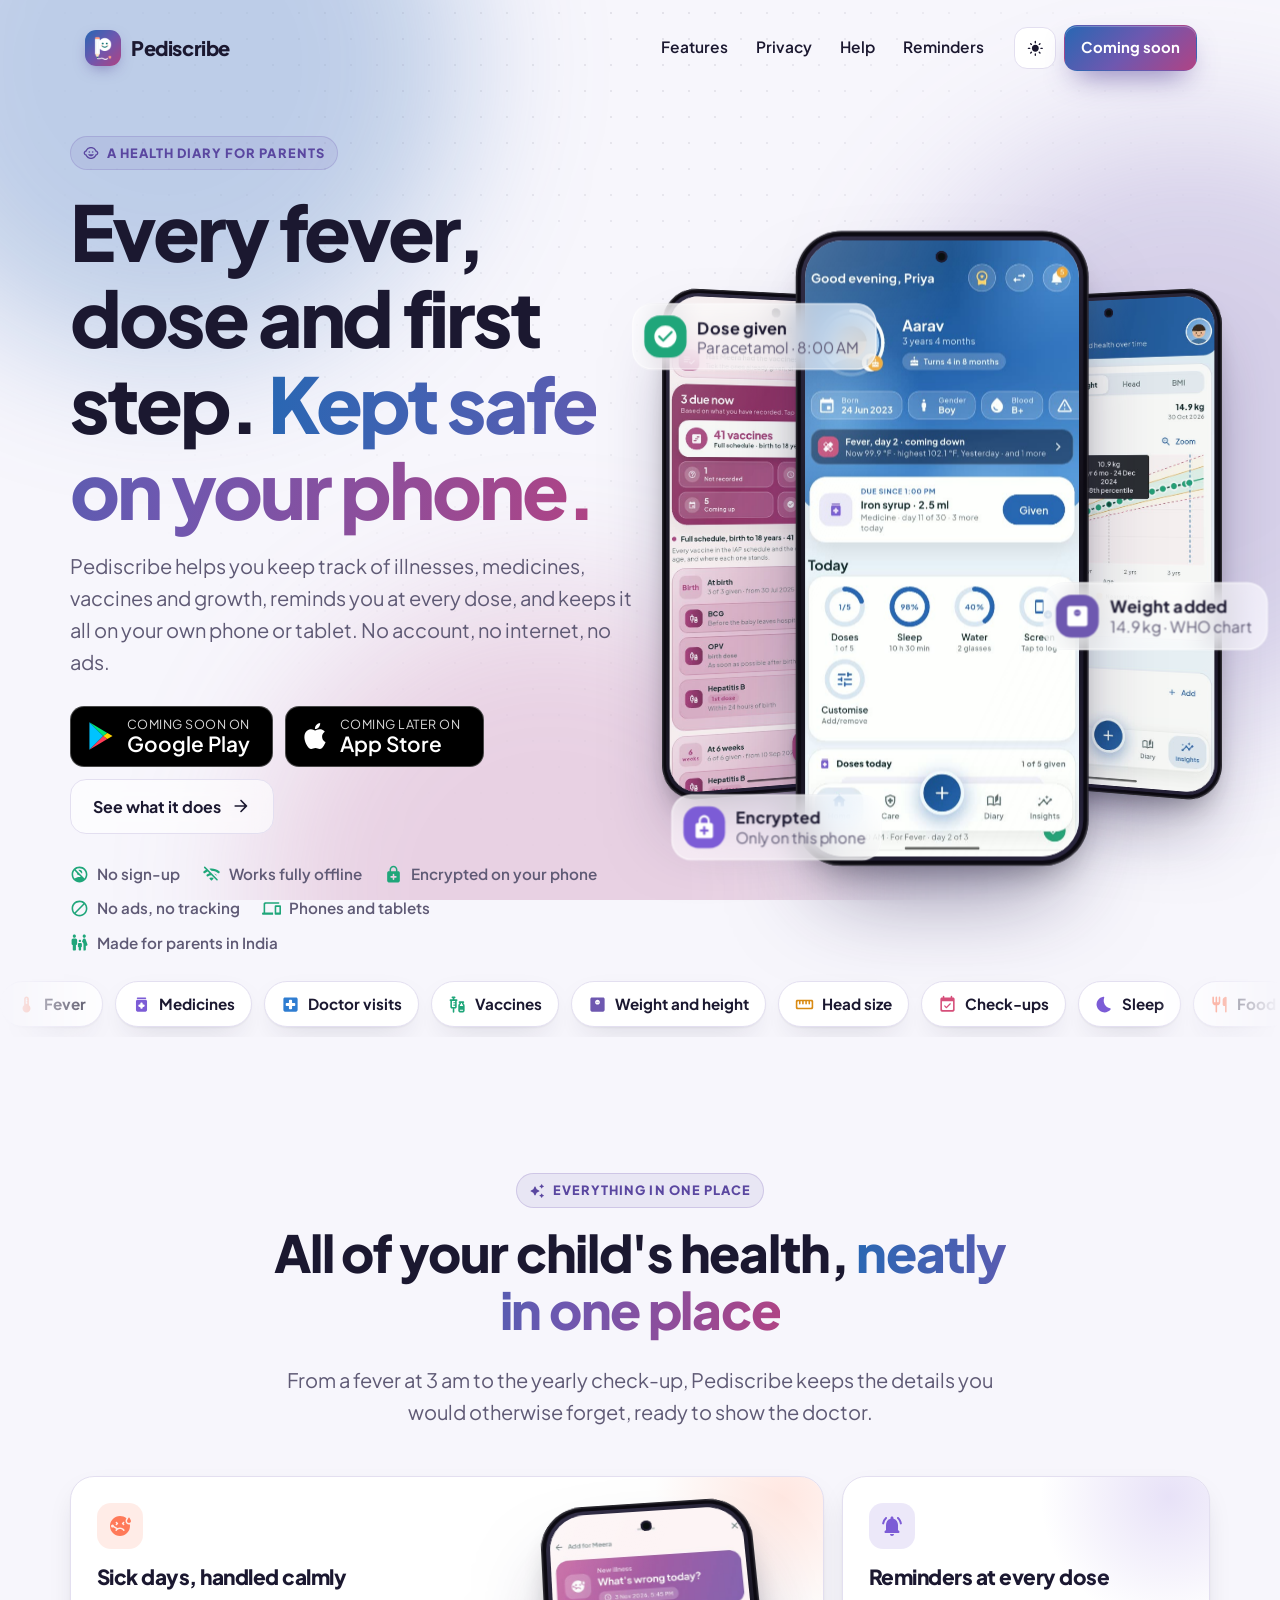
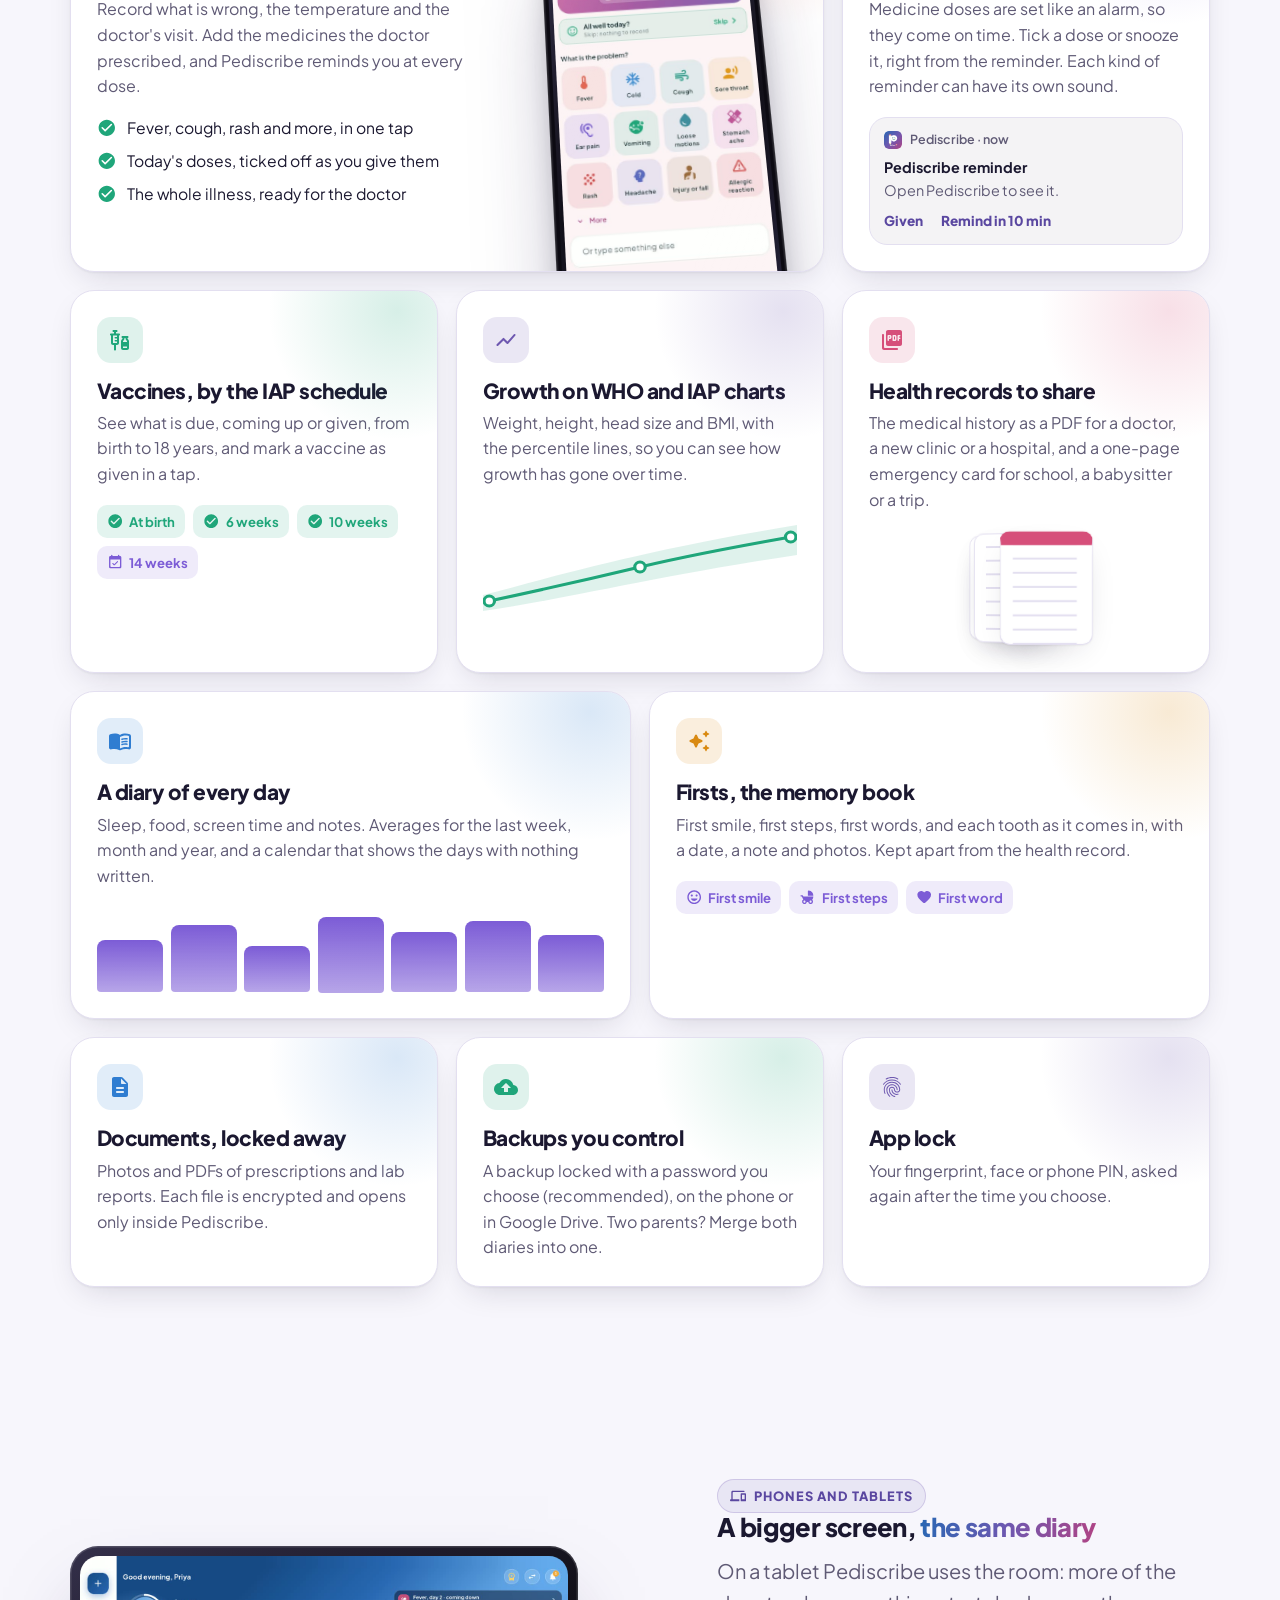
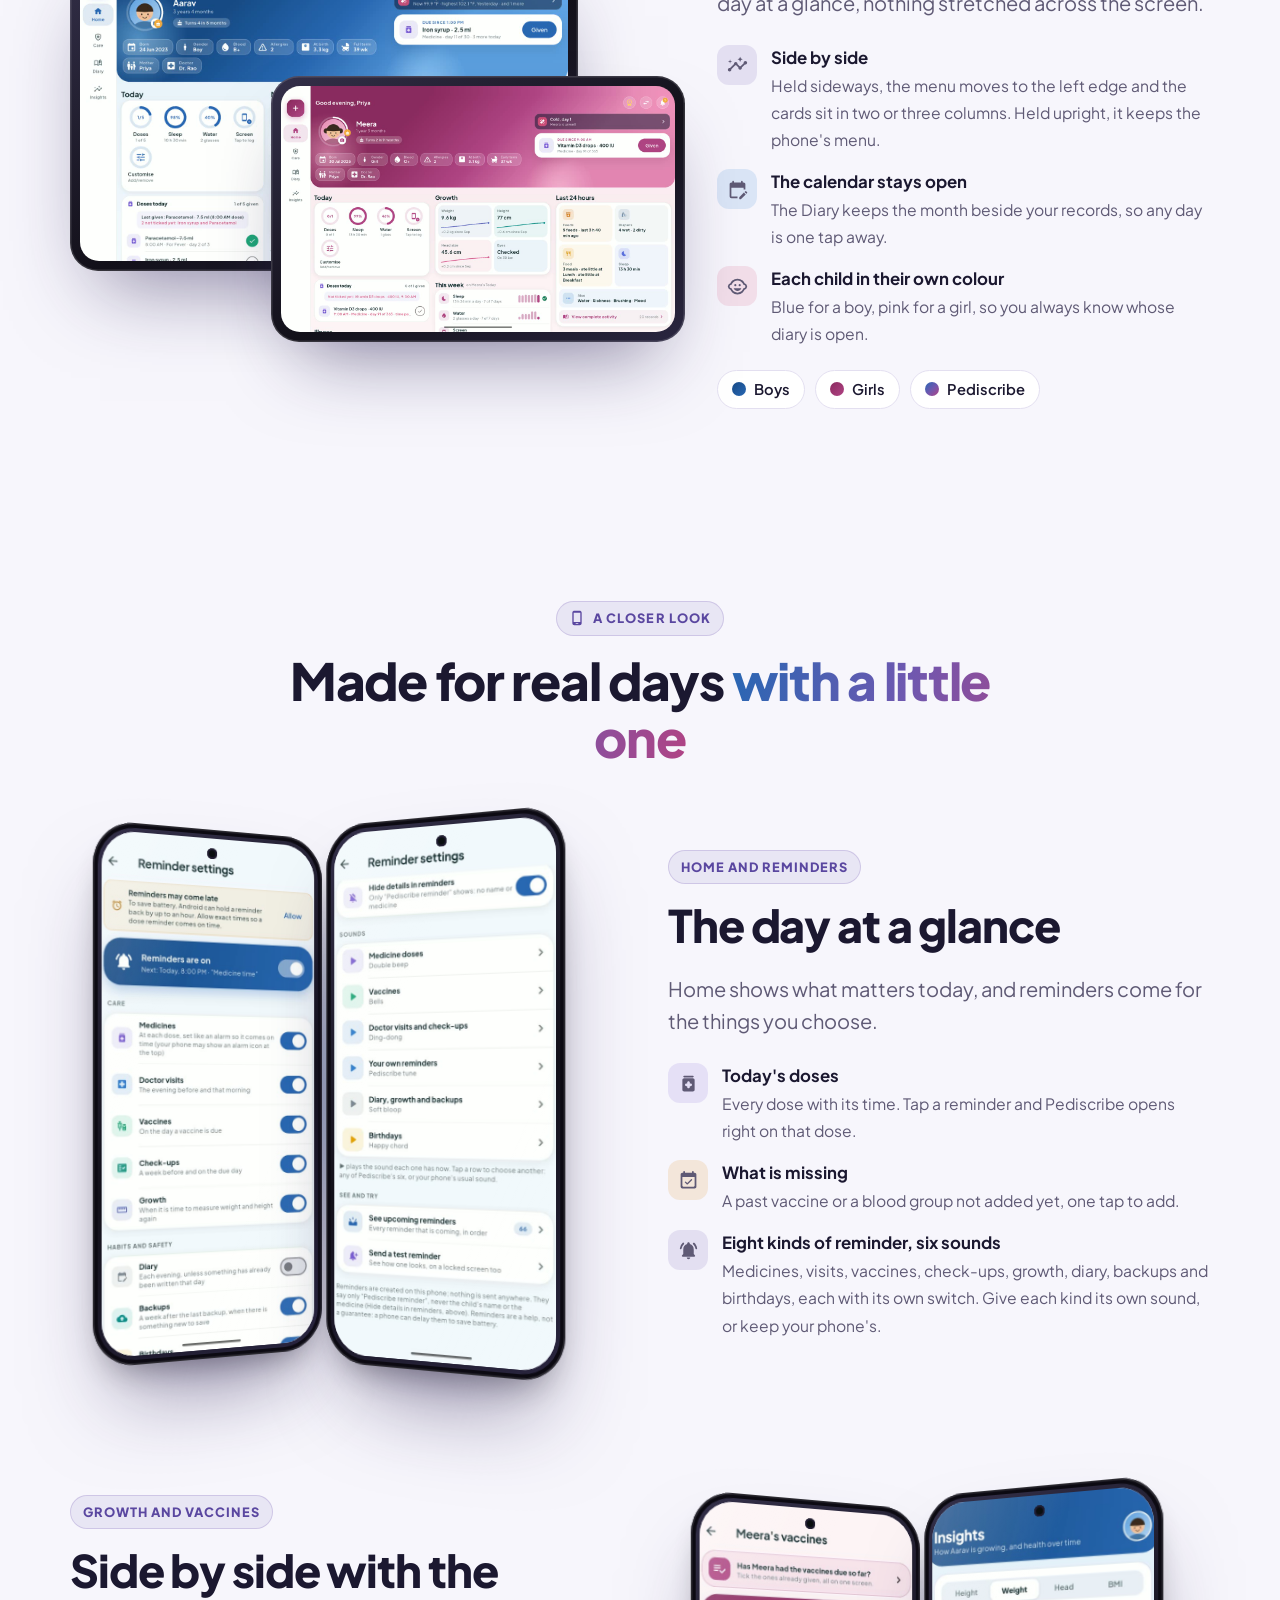
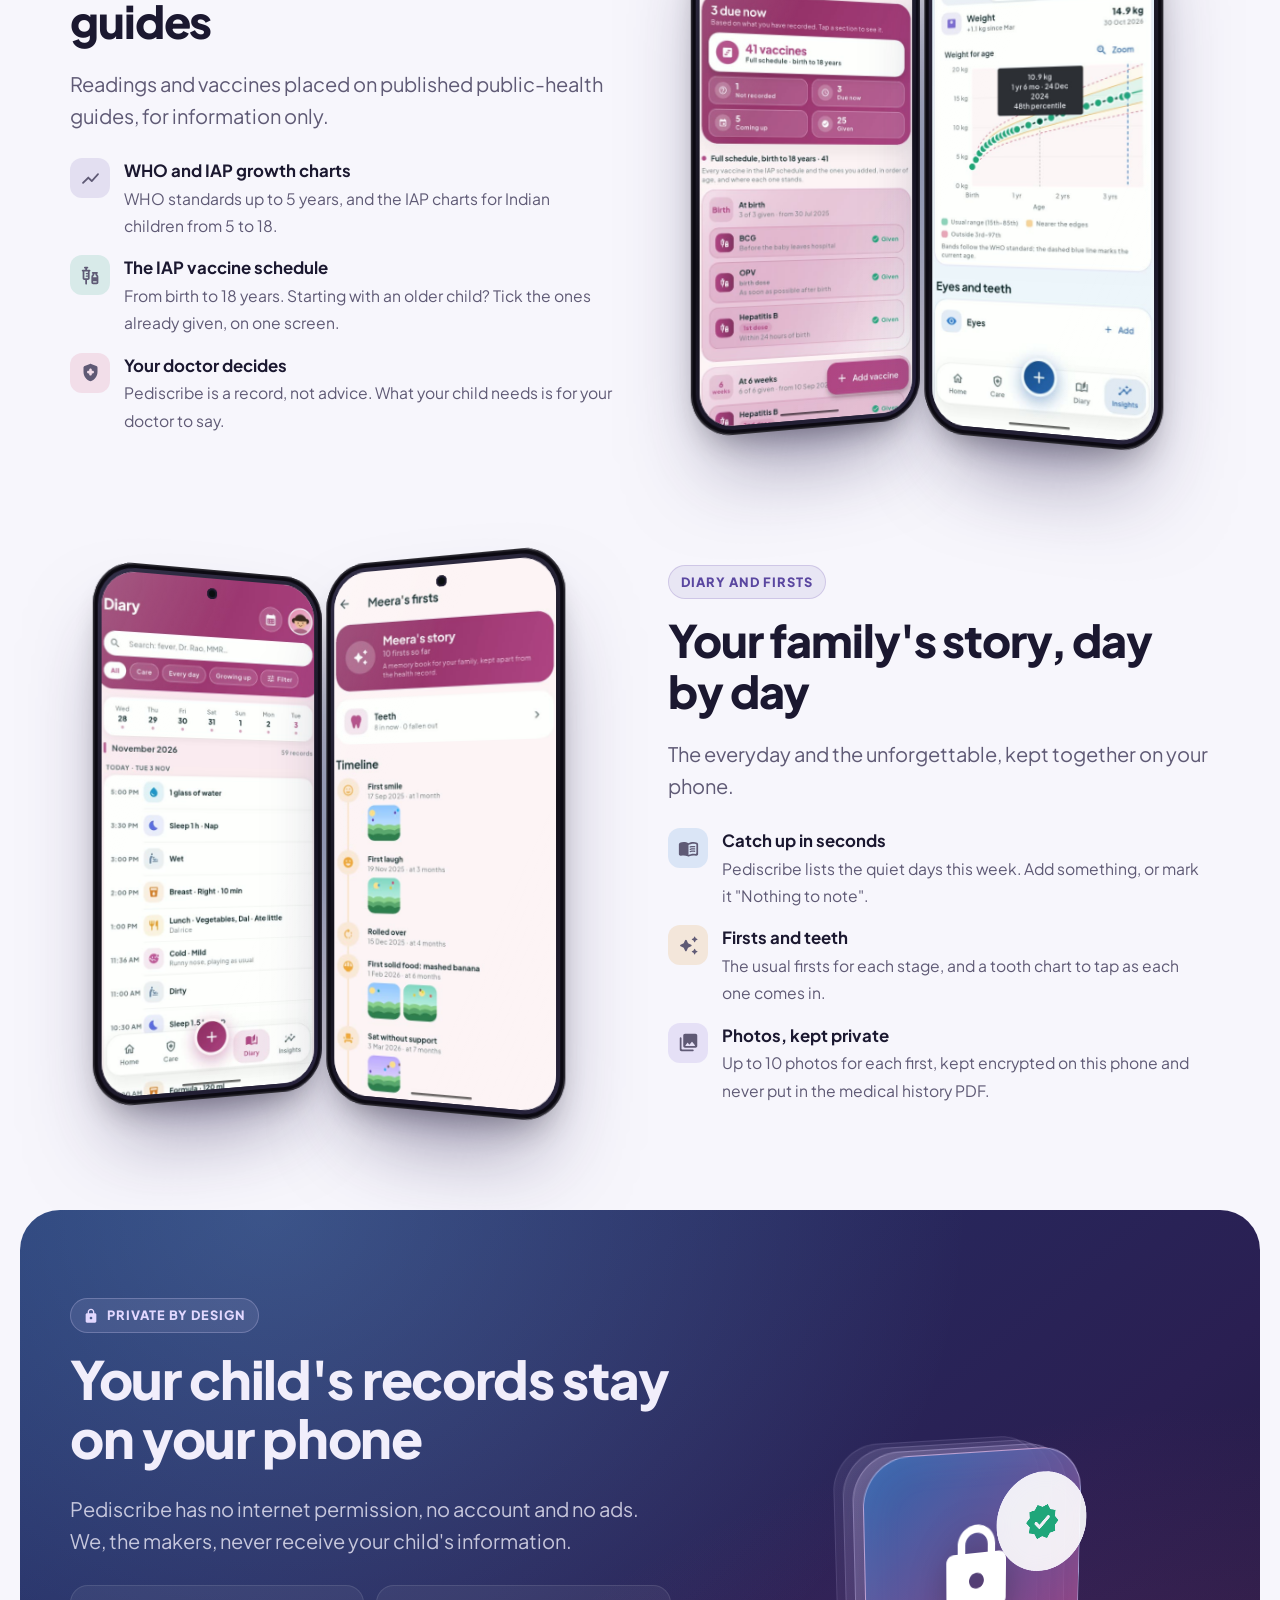
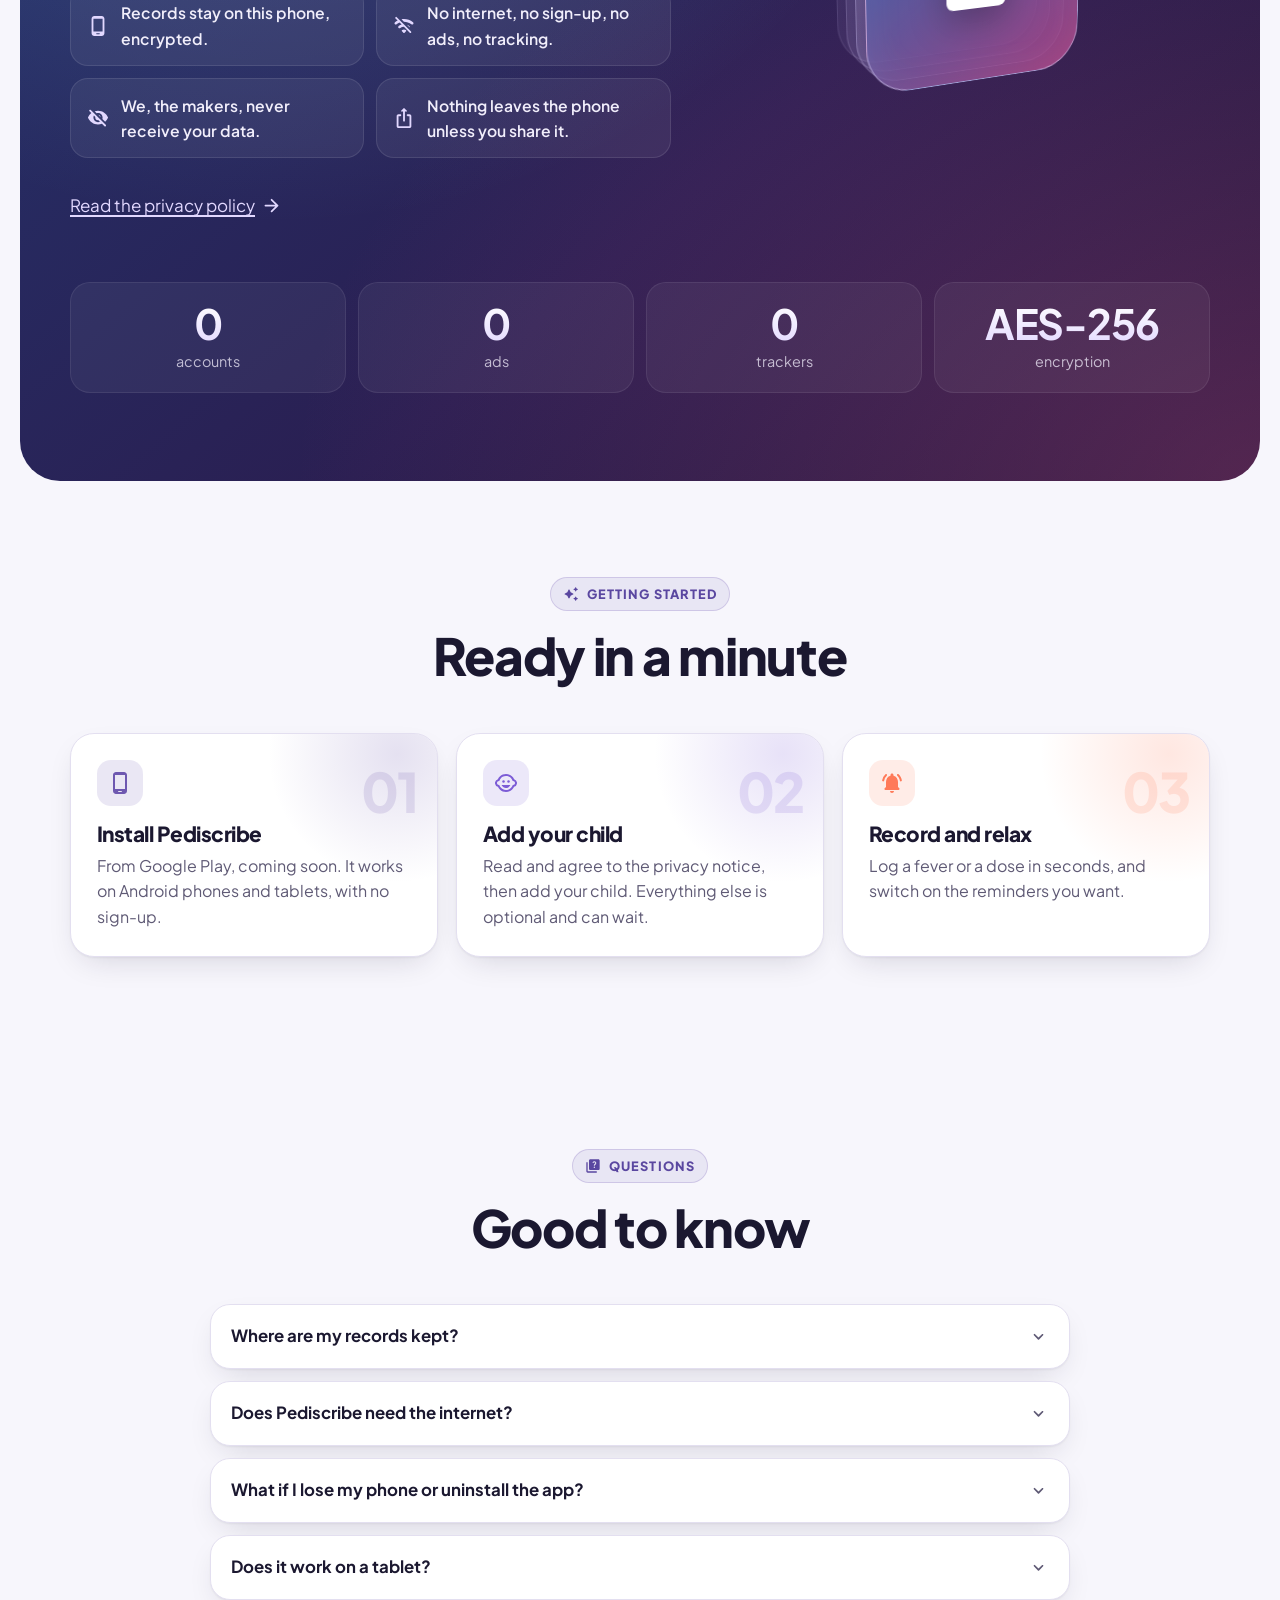
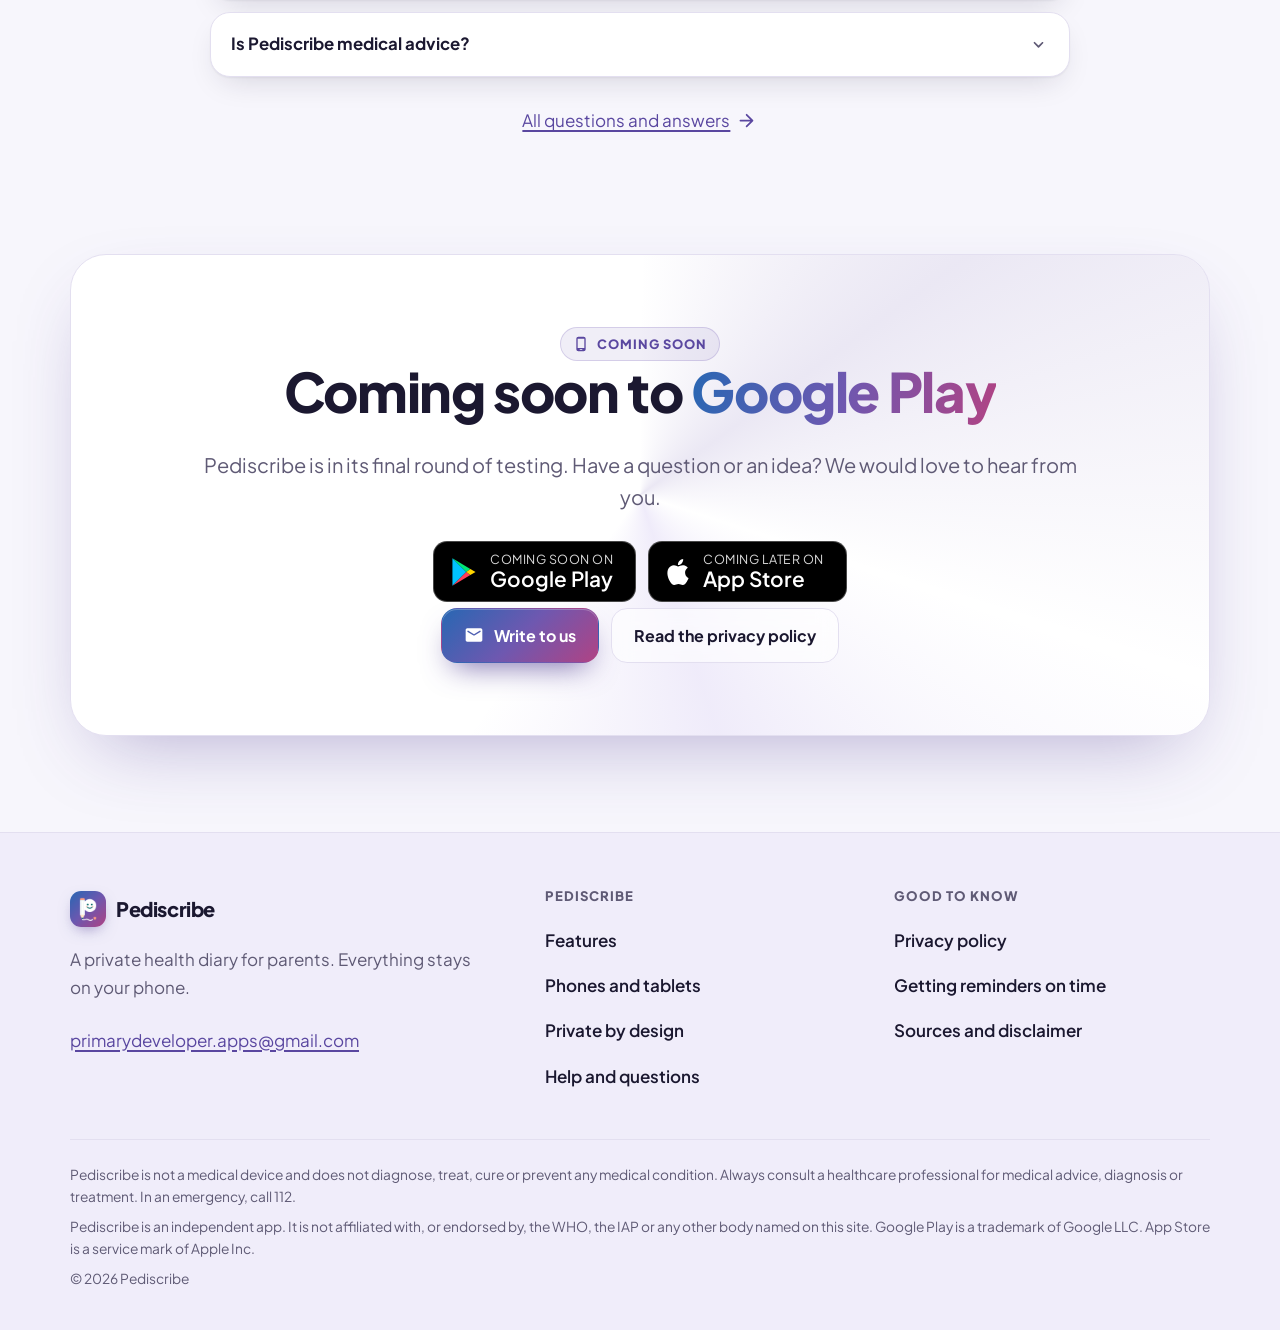
==== commit cef88df6: "Privacy notice version 13: a backup password is recommended, not required Co-Authored-By: Claude Opu" ====
--- a/index.html
+++ b/index.html
@@ -217,7 +217,7 @@
           <article class="card span-2 c-green reveal d1" data-tilt>
             <span class="tile"><svg class="icon" aria-hidden="true"><use href="/assets/icons.svg#cloud_upload"/></svg></span>
             <h3>Backups you control</h3>
-            <p>An encrypted backup with a password you choose, on the phone or in Google Drive. Two parents? Merge both diaries into one.</p>
+            <p>A backup locked with a password you choose (recommended), on the phone or in Google Drive. Two parents? Merge both diaries into one.</p>
           </article>
 
           <article class="card span-2 c-brand reveal d2" data-tilt>
